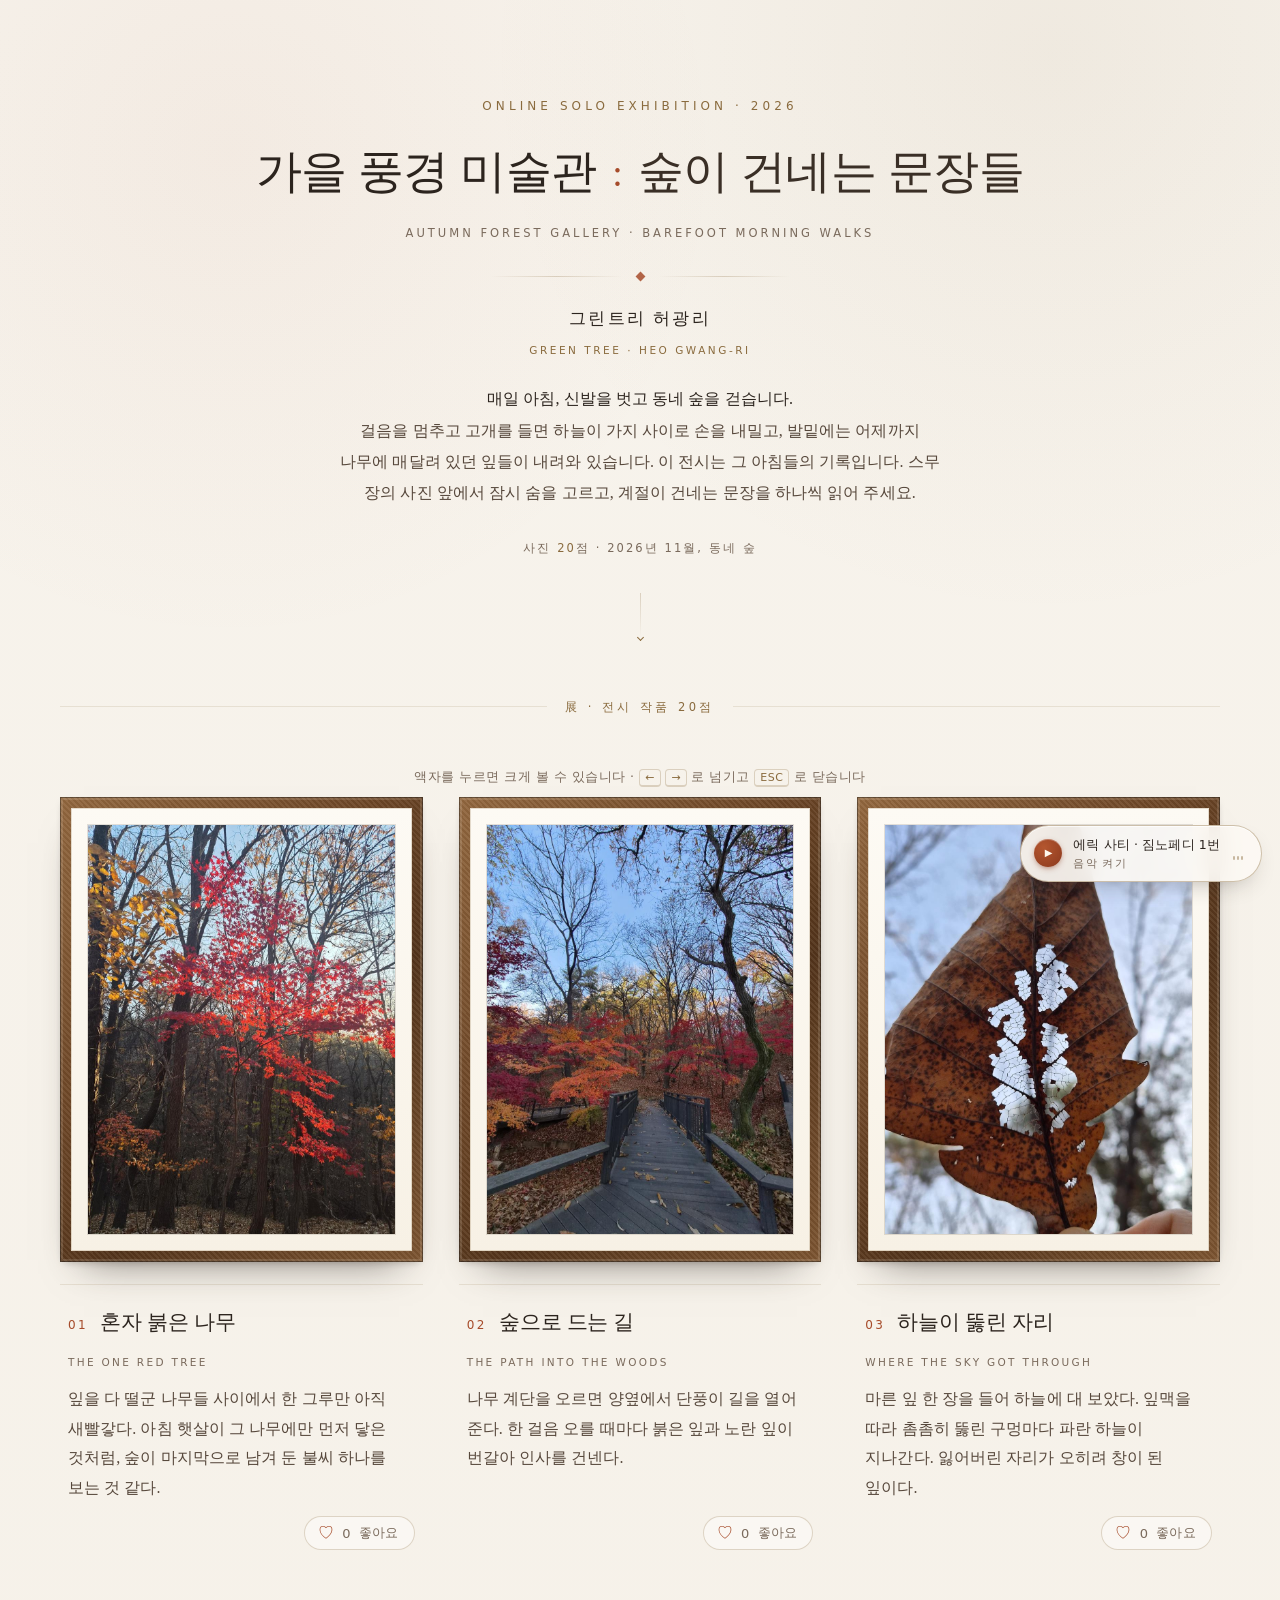
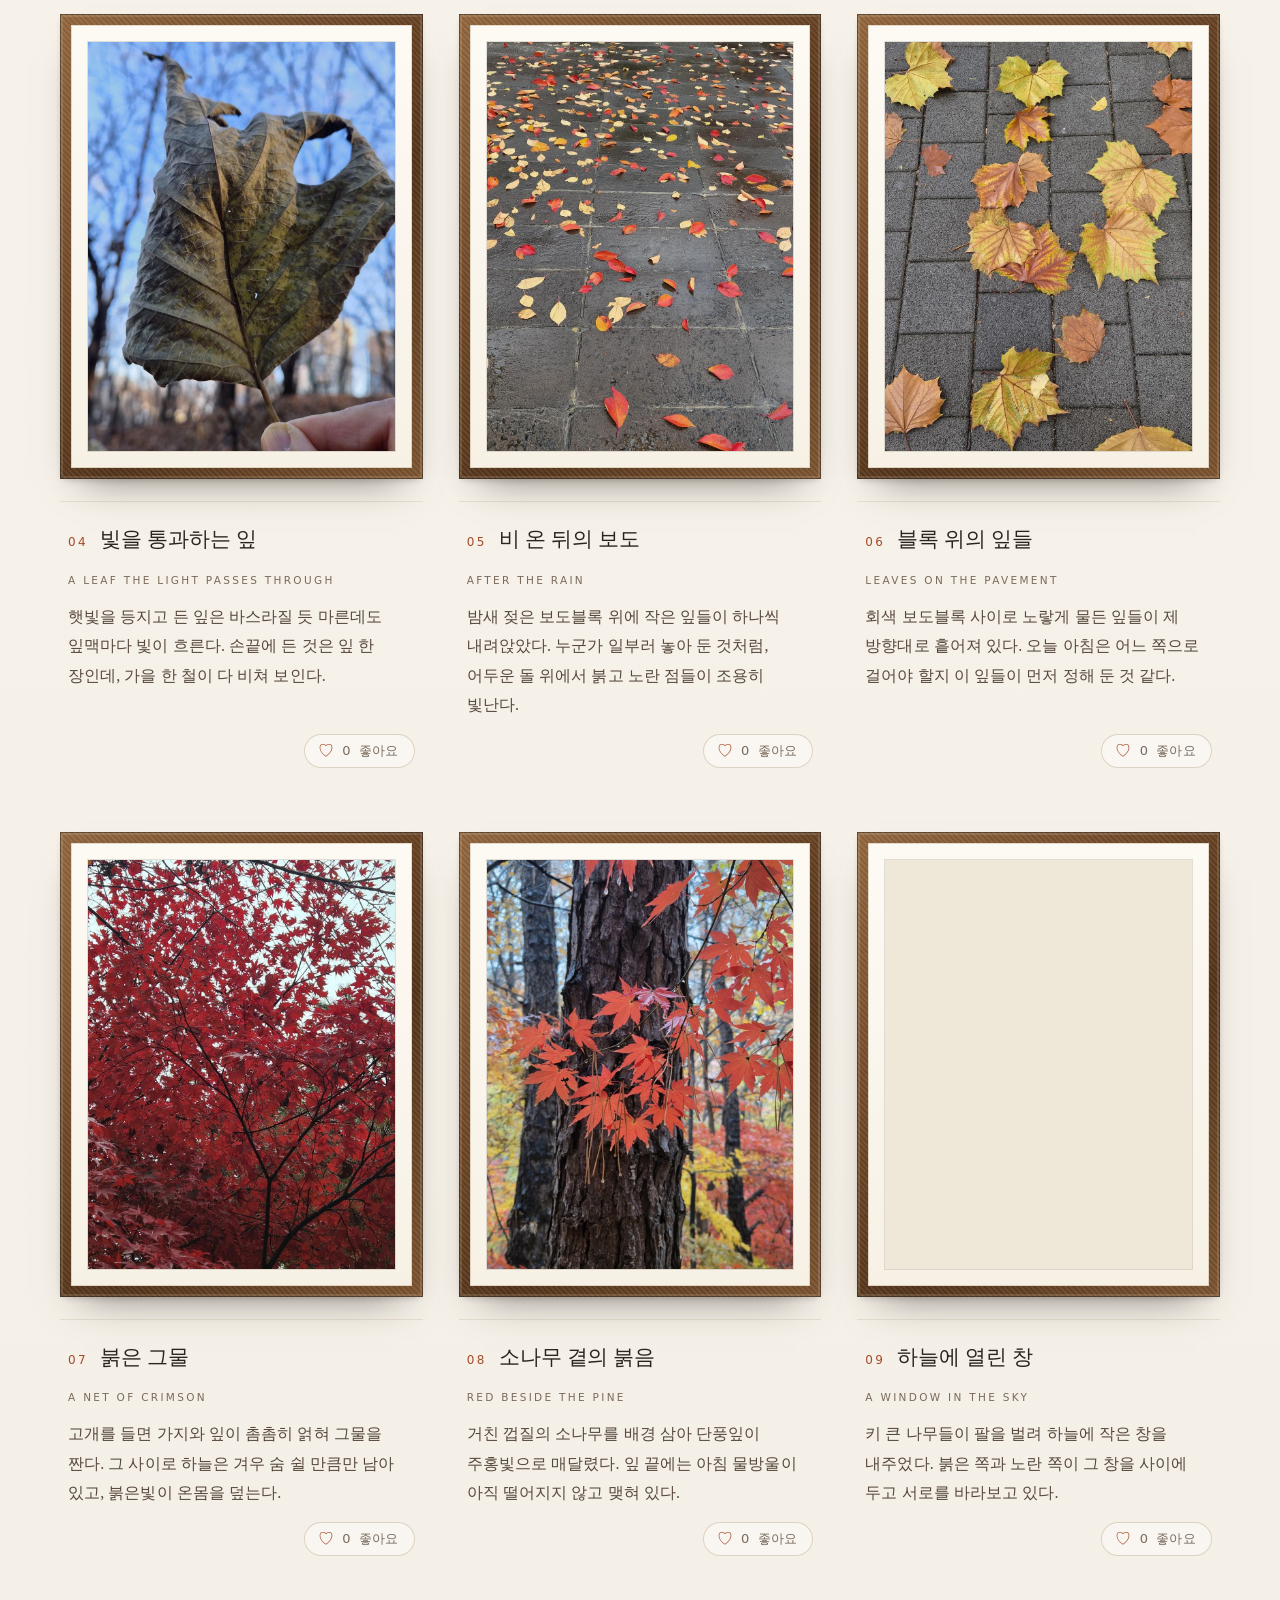
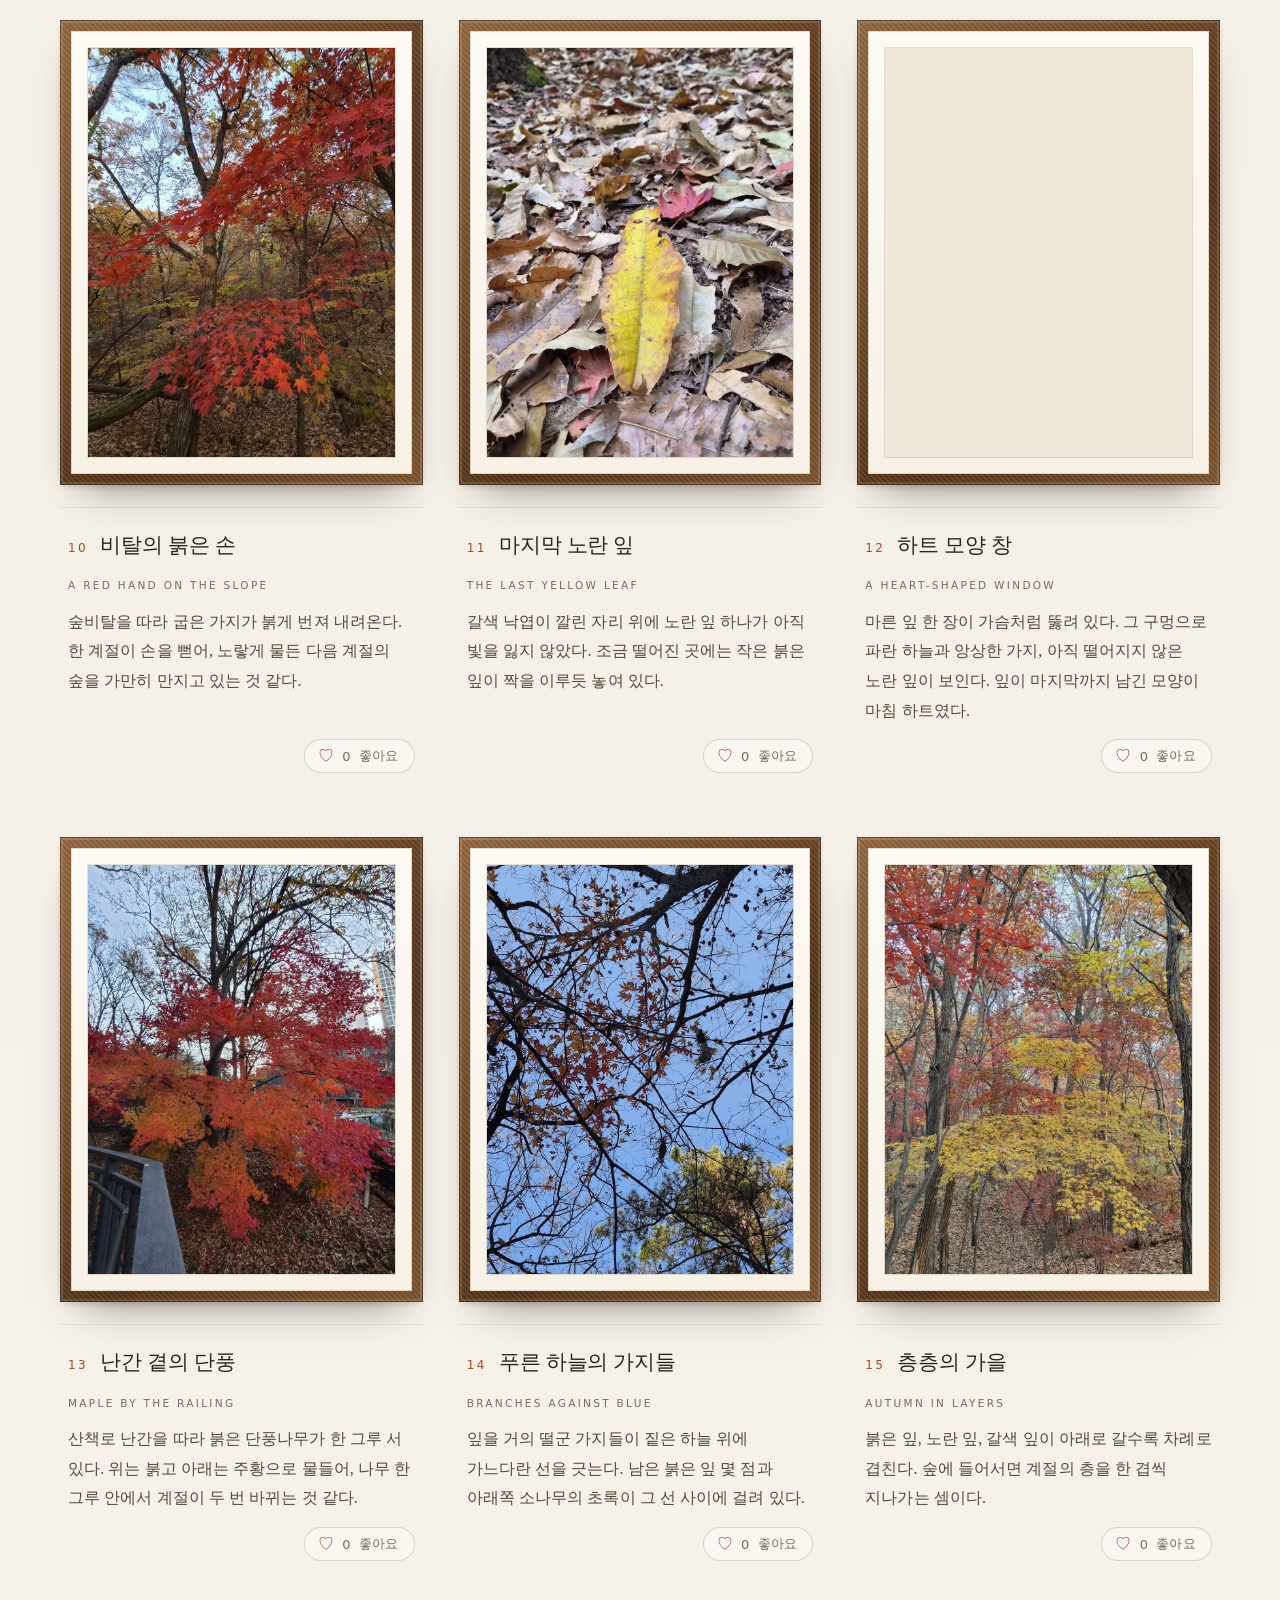
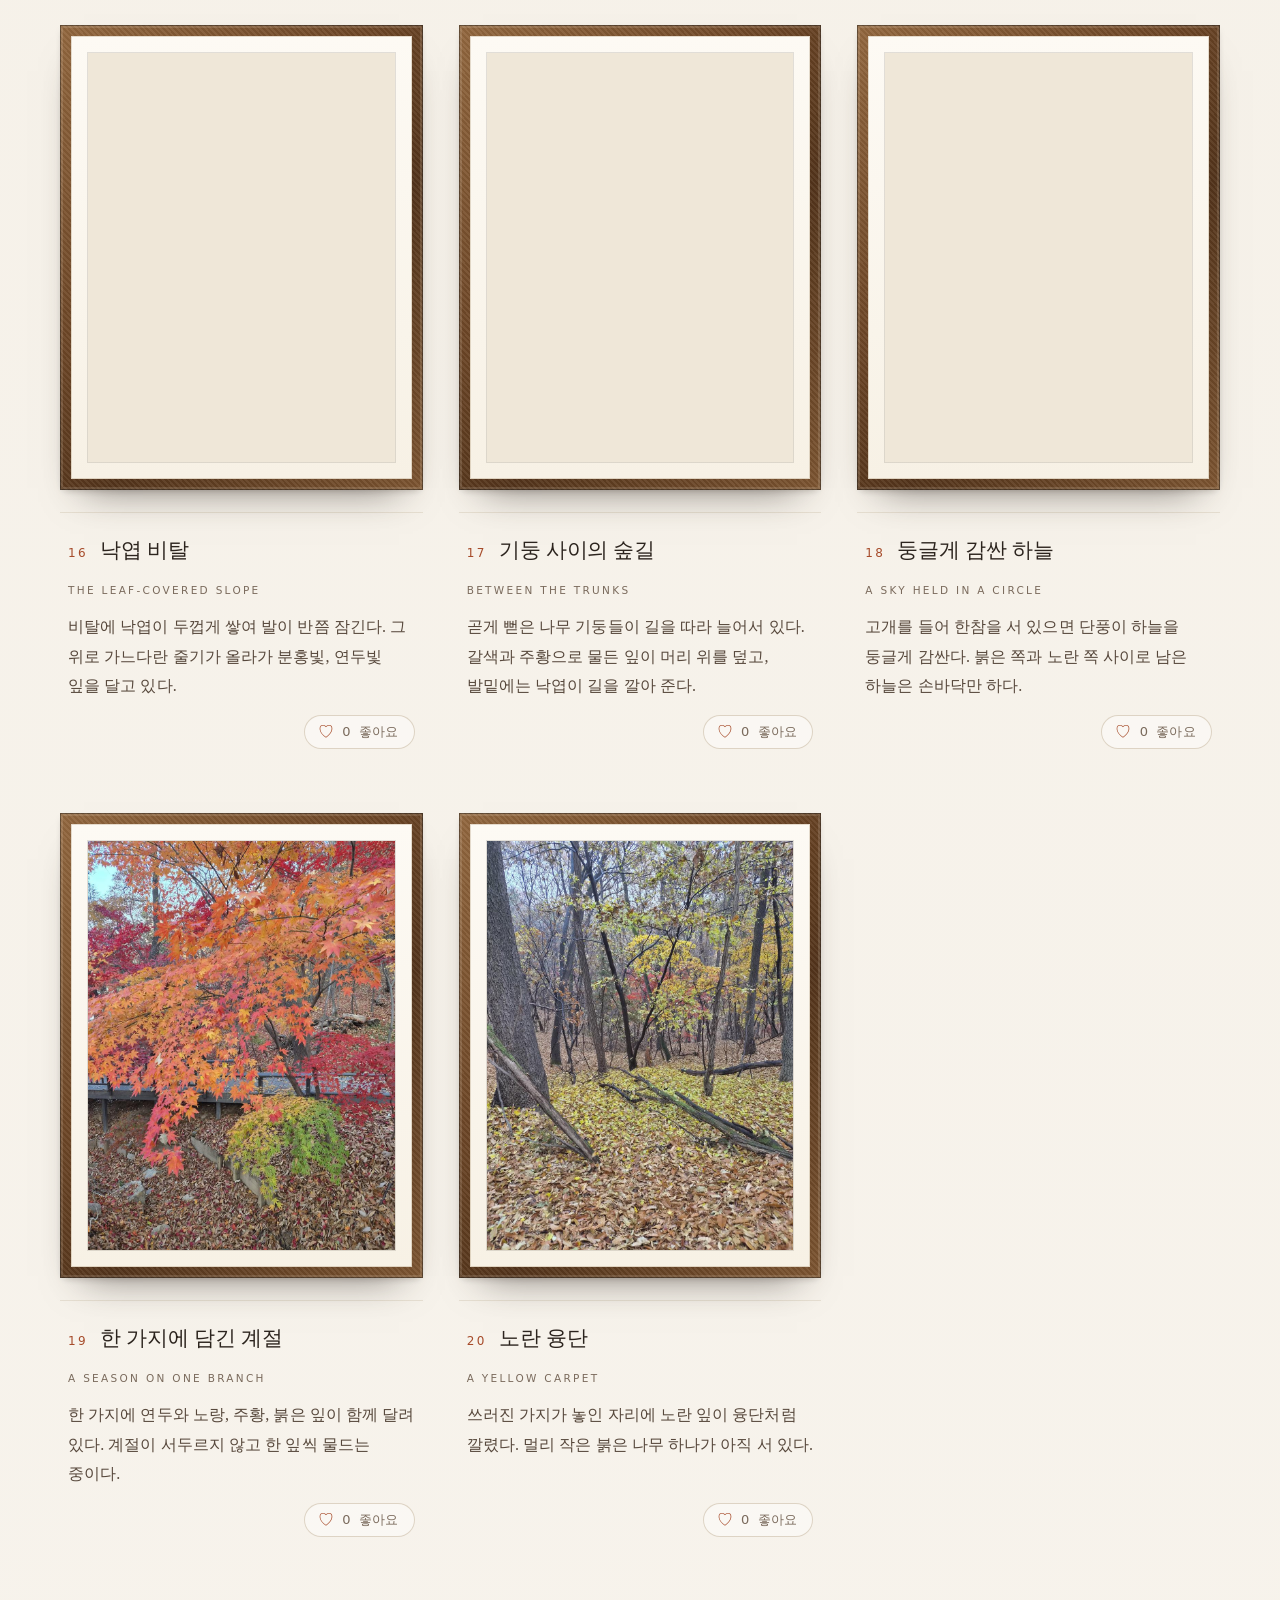
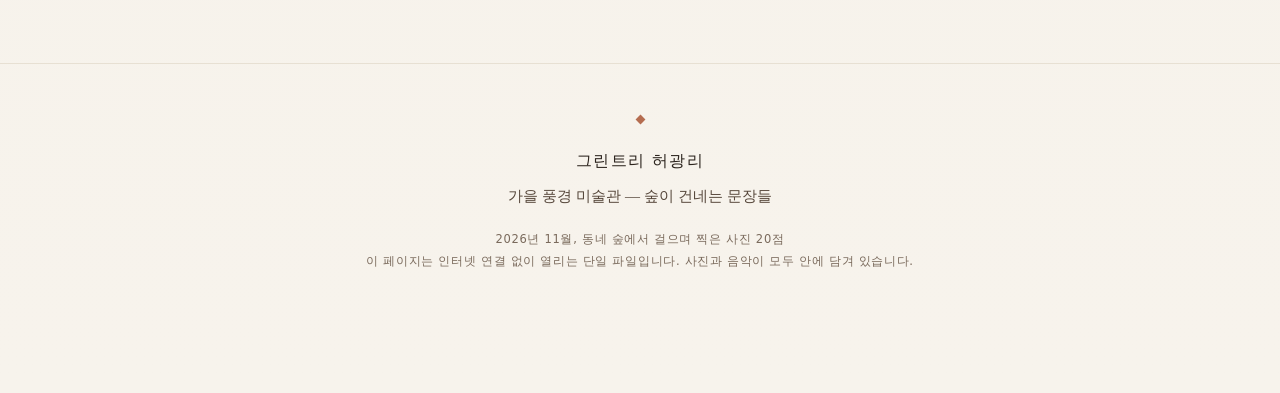
==== index.html @ 7d5eb15d "가을 풍경 미술관 : 숲이 건네는 문장들 — 웹갤러리 배포" ====
<!DOCTYPE html>
<html lang="ko">
<head>
<meta charset="utf-8">
<meta name="viewport" content="width=device-width, initial-scale=1, viewport-fit=cover">
<meta name="theme-color" content="#F7F3EC">
<title>가을 풍경 미술관 : 숲이 건네는 문장들 — 그린트리 허광리</title>
<meta name="description" content="매일 아침 맨발로 숲을 걸으며 담은 가을 사진 20점. 그린트리 허광리의 온라인 개인전.">
<link rel="icon" href="data:,">
<style>
:root{
  --cream:#F7F3EC;
  --cream-2:#FCF9F3;
  --mat:#FBF7EF;
  --ink:#2C241E;
  --ink-soft:#57483C;
  --ink-mute:#7A6A5C;
  --terra:#A64B2A;
  --gold:#8A6B3E;
  --line:rgba(138,107,62,.26);
  --line-soft:rgba(138,107,62,.14);
  --serif:"NanumMyeongjo","Nanum Myeongjo","Nanum MyeongjoOTF","Noto Serif KR","Noto Serif CJK KR","Source Han Serif K","본명조","AppleMyungjo","Batang","바탕",serif;
  --sans:"Apple SD Gothic Neo","Malgun Gothic","맑은 고딕","Noto Sans KR",system-ui,-apple-system,"Segoe UI",sans-serif;
}
*,*::before,*::after{box-sizing:border-box}
html{-webkit-text-size-adjust:100%}
body{
  margin:0;
  color:var(--ink);
  background:
    radial-gradient(1100px 560px at 50% -8%, #FFFCF6 0%, rgba(255,252,246,0) 62%),
    linear-gradient(180deg,#F7F3EC 0%, #F5F0E7 48%, #F7F3EC 100%);
  font-family:var(--serif);
  font-size:16px;
  line-height:1.78;
  letter-spacing:.005em;
  -webkit-font-smoothing:antialiased;
  overflow-x:hidden;
}
body.lock{overflow:hidden}
img{max-width:100%}

/* ---------- hero ---------- */
.hero{
  position:relative;
  padding:clamp(48px,8vw,96px) 22px clamp(34px,4.5vw,54px);
  text-align:center;
  overflow:hidden;
}
.hero::before{
  content:"";
  position:absolute;inset:0;
  background-image:
    radial-gradient(circle at 18% 22%, rgba(166,75,42,.05), transparent 42%),
    radial-gradient(circle at 82% 8%, rgba(138,107,62,.07), transparent 46%);
  pointer-events:none;
}
.hero-in{position:relative;max-width:900px;margin:0 auto}
.eyebrow{
  margin:0 0 22px;
  font-family:var(--sans);
  font-size:12px;
  letter-spacing:.34em;
  color:var(--gold);
  text-transform:uppercase;
}
h1{
  margin:0;
  font-weight:400;
  font-size:clamp(27px,4.4vw,46px);
  line-height:1.42;
  letter-spacing:-.01em;
  word-break:keep-all;
}
h1 .sep{color:var(--terra);font-size:.82em;margin:0 .12em;vertical-align:.04em}
h1 .l2{color:#3A2F26}
.hero-en{
  margin:18px 0 0;
  font-family:var(--sans);
  font-size:11.5px;
  letter-spacing:.26em;
  color:var(--ink-mute);
  line-height:1.9;
}
.orn{
  display:flex;align-items:center;justify-content:center;gap:14px;
  margin:28px auto 24px;max-width:300px;
}
.orn span{display:block;height:1px;flex:1;background:linear-gradient(90deg,transparent,var(--line),transparent)}
.orn i{display:block;width:7px;height:7px;background:var(--terra);transform:rotate(45deg);opacity:.85}
.artist{
  margin:0;
  font-size:17px;
  letter-spacing:.14em;
  color:var(--ink);
}
.artist small{display:block;font-family:var(--sans);font-size:10.5px;letter-spacing:.24em;color:var(--gold);margin-top:7px}
.greeting{
  max-width:600px;
  margin:24px auto 0;
  font-size:16px;
  line-height:1.95;
  color:var(--ink-soft);
  word-break:keep-all;
  text-wrap:balance;
}
.greeting .lead{color:var(--ink)}
.hero-meta{
  margin:30px 0 0;
  font-family:var(--sans);
  font-size:11.5px;
  letter-spacing:.18em;
  color:var(--ink-mute);
}
.hero-meta b{font-weight:500;color:var(--gold)}
.scroll-cue{
  margin:34px auto 0;width:1px;height:44px;
  background:linear-gradient(180deg,var(--line),transparent);
  position:relative;
}
.scroll-cue::after{
  content:"";position:absolute;left:50%;bottom:-3px;width:5px;height:5px;
  margin-left:-2.5px;border-right:1px solid var(--gold);border-bottom:1px solid var(--gold);
  transform:rotate(45deg);
}

/* ---------- gallery ---------- */
.gallery{padding:0 20px 30px}
.wrap{max-width:1160px;margin:0 auto}
.section-head{
  display:flex;align-items:center;gap:18px;
  margin:6px 0 clamp(30px,4vw,48px);
}
.section-head .rule{flex:1;height:1px;background:var(--line-soft)}
.section-head p{
  margin:0;font-family:var(--sans);font-size:11.5px;letter-spacing:.3em;
  color:var(--gold);white-space:nowrap;
}
.grid{
  display:grid;
  grid-template-columns:1fr;
  gap:clamp(40px,5vw,54px);
}

/* ---------- work card ---------- */
.work{
  margin:0;
  min-width:0;
  display:flex;
  flex-direction:column;
  animation:rise .95s cubic-bezier(.2,.7,.25,1) both;
}
.work:nth-child(2){animation-delay:.06s}
.work:nth-child(3){animation-delay:.12s}
.work:nth-child(4){animation-delay:.18s}
.work:nth-child(5){animation-delay:.24s}
.work:nth-child(6){animation-delay:.3s}
.work:nth-child(7){animation-delay:.36s}
.work:nth-child(8){animation-delay:.42s}
.work:nth-child(9){animation-delay:.48s}
.work:nth-child(10){animation-delay:.54s}
.work:nth-child(11){animation-delay:.6s}
@keyframes rise{from{opacity:0;transform:translateY(16px)}to{opacity:1;transform:none}}
@media (prefers-reduced-motion:reduce){.work{animation:none}}
.frame{
  display:block;
  width:100%;
  padding:0;
  border:0;
  background:none;
  cursor:zoom-in;
  font:inherit;
  color:inherit;
  text-align:inherit;
  -webkit-tap-highlight-color:transparent;
}
.wood{
  display:block;
  padding:clamp(8px,1.4vw,11px);
  background:
    repeating-linear-gradient(46deg, rgba(255,255,255,.055) 0 2px, rgba(0,0,0,.05) 2px 4px),
    linear-gradient(135deg,#93683f 0%,#6e4727 38%,#53341b 62%,#7d5531 100%);
  box-shadow:
    0 22px 38px -24px rgba(44,36,30,.62),
    0 3px 8px -4px rgba(44,36,30,.35),
    inset 0 0 0 1px rgba(0,0,0,.38),
    inset 0 0 0 3px rgba(255,247,232,.13);
  transition:box-shadow .5s ease, transform .5s cubic-bezier(.2,.7,.25,1);
}
.frame:hover .wood{
  transform:translateY(-3px);
  box-shadow:
    0 30px 46px -24px rgba(44,36,30,.6),
    0 4px 12px -6px rgba(44,36,30,.3),
    inset 0 0 0 1px rgba(0,0,0,.38),
    inset 0 0 0 3px rgba(255,247,232,.2);
}
.frame:focus-visible{outline:none}
.frame:focus-visible .wood{
  box-shadow:
    0 0 0 3px rgba(166,75,42,.55),
    0 22px 38px -24px rgba(44,36,30,.62);
}
.mat{
  display:block;
  padding:clamp(10px,1.8vw,17px);
  background:linear-gradient(180deg,#FDFAF4 0%,#F7F1E5 100%);
  box-shadow:inset 0 0 0 1px rgba(138,107,62,.22);
}
.mat img{
  display:block;
  width:100%;
  height:auto;
  aspect-ratio:3 / 4;
  object-fit:contain;
  background:#EFE7D8;
  box-shadow:0 0 0 1px rgba(44,36,30,.13);
}
.plaque{
  display:flex;
  flex-direction:column;
  flex:1 1 auto;
  margin-top:clamp(16px,2vw,22px);
  padding:clamp(16px,2vw,22px) clamp(4px,1vw,8px) 0;
  border-top:1px solid var(--line-soft);
}
.plaque-top{display:flex;align-items:baseline;gap:12px;flex-wrap:wrap}
.no{
  font-family:var(--sans);
  font-size:12px;
  letter-spacing:.2em;
  color:var(--terra);
  font-variant-numeric:tabular-nums;
}
.plaque h2{
  margin:0;
  font-weight:400;
  font-size:clamp(19px,2vw,21px);
  letter-spacing:-.005em;
  line-height:1.5;
}
.plaque .en{
  margin:3px 0 0;
  flex-basis:100%;
  font-family:var(--sans);
  font-size:10.5px;
  letter-spacing:.22em;
  color:var(--ink-mute);
  text-transform:uppercase;
}
.note{
  margin:12px 0 0;
  font-size:16px;
  line-height:1.85;
  color:var(--ink-soft);
  word-break:keep-all;
}
.like-row{display:flex;align-items:center;justify-content:flex-end;margin-top:auto;padding-top:14px}
.like{
  display:inline-flex;align-items:center;gap:8px;
  padding:7px 15px 7px 13px;
  border:1px solid var(--line);
  border-radius:999px;
  background:rgba(255,255,255,.42);
  color:var(--ink-mute);
  font-family:var(--sans);
  font-size:13px;
  letter-spacing:.02em;
  cursor:pointer;
  transition:border-color .3s ease, background .3s ease, color .3s ease, transform .18s ease;
  -webkit-tap-highlight-color:transparent;
}
.like:hover{border-color:rgba(166,75,42,.45);color:var(--terra)}
.like:active{transform:scale(.97)}
.like .heart{
  font-family:var(--serif);
  font-size:16px;
  line-height:1;
  color:var(--terra);
  transition:transform .25s cubic-bezier(.2,1.4,.4,1);
  transform-origin:center;
}
.like .cnt{font-variant-numeric:tabular-nums;min-width:1ch;text-align:center}
.like.on{border-color:rgba(166,75,42,.5);background:rgba(166,75,42,.07);color:var(--terra)}
.like.on .heart{transform:scale(1.12)}
.like:focus-visible{outline:2px solid rgba(166,75,42,.5);outline-offset:3px}

.hint{
  margin:0 auto 8px;
  text-align:center;
  font-family:var(--sans);
  font-size:12.5px;
  letter-spacing:.04em;
  color:var(--ink-mute);
  line-height:1.9;
}
.m-only{display:none}
.hint kbd{
  font-family:var(--sans);
  font-size:11px;
  border:1px solid var(--line);
  border-bottom-width:2px;
  border-radius:4px;
  padding:1px 5px;
  color:var(--gold);
}

/* ---------- footer ---------- */
.foot{
  margin-top:clamp(56px,8vw,96px);
  padding:clamp(34px,5vw,52px) 22px clamp(96px,12vw,120px);
  border-top:1px solid var(--line-soft);
  text-align:center;
}
.foot .mark{width:7px;height:7px;background:var(--terra);transform:rotate(45deg);margin:0 auto 22px;opacity:.8}
.foot p{margin:0;font-size:15px;color:var(--ink-soft);line-height:1.95;word-break:keep-all}
.foot .name{font-size:16px;letter-spacing:.1em;color:var(--ink);margin-bottom:6px}
.foot .fine{margin-top:18px;font-family:var(--sans);font-size:11.5px;letter-spacing:.06em;color:var(--ink-mute);line-height:1.9}

/* ---------- bgm ---------- */
.bgm{position:fixed;right:18px;bottom:18px;z-index:60;max-width:calc(100vw - 36px)}
.bgm audio{display:none}
.bgm-btn{
  display:flex;align-items:center;gap:11px;
  width:auto;max-width:100%;
  padding:10px 16px 10px 12px;
  border:1px solid rgba(138,107,62,.4);
  border-radius:999px;
  background:rgba(252,249,243,.92);
  -webkit-backdrop-filter:blur(10px) saturate(1.1);
  backdrop-filter:blur(10px) saturate(1.1);
  box-shadow:0 10px 26px -14px rgba(44,36,30,.45), 0 1px 0 rgba(255,255,255,.7) inset;
  color:var(--ink);
  font-family:var(--sans);
  cursor:pointer;
  transition:background .3s ease, border-color .3s ease, box-shadow .3s ease, transform .2s ease;
  -webkit-tap-highlight-color:transparent;
}
.bgm-btn:hover{border-color:rgba(166,75,42,.55);box-shadow:0 14px 30px -14px rgba(44,36,30,.5)}
.bgm-btn:active{transform:scale(.985)}
.bgm-btn:focus-visible{outline:2px solid rgba(166,75,42,.55);outline-offset:3px}
.bgm-icon{
  display:grid;place-items:center;
  width:28px;height:28px;flex:0 0 28px;
  border-radius:50%;
  background:radial-gradient(circle at 35% 30%,#B4562F,#8C3A1E);
  color:#FDF7EC;
  font-size:10px;
  letter-spacing:.5px;
  line-height:1;
  padding-left:1px;
  box-shadow:0 2px 6px -2px rgba(140,58,30,.8), inset 0 1px 0 rgba(255,255,255,.28);
}
.bgm-text{display:flex;flex-direction:column;align-items:flex-start;line-height:1.35;min-width:0}
.bgm-text b{font-weight:500;font-size:12.5px;letter-spacing:.01em;white-space:nowrap;overflow:hidden;text-overflow:ellipsis;max-width:100%}
.bgm-text i{font-style:normal;font-size:10.5px;letter-spacing:.12em;color:var(--ink-mute);margin-top:2px}
.bgm.playing .bgm-text i{color:var(--terra)}
.bgm-eq{display:flex;align-items:flex-end;gap:2px;height:14px;margin-left:2px;opacity:.45}
.bgm-eq i{display:block;width:2px;height:4px;background:var(--gold);border-radius:1px}
.bgm.playing .bgm-eq{opacity:1}
.bgm.playing .bgm-eq i{animation:eq 1.1s ease-in-out infinite}
.bgm.playing .bgm-eq i:nth-child(2){animation-delay:.18s}
.bgm.playing .bgm-eq i:nth-child(3){animation-delay:.36s}
@keyframes eq{0%,100%{height:4px}50%{height:13px}}
@media (prefers-reduced-motion:reduce){.bgm.playing .bgm-eq i{animation:none;height:9px}}

/* ---------- lightbox ---------- */
.lb{
  position:fixed;inset:0;z-index:100;
  display:grid;
  grid-template-rows:1fr auto;
  background:#191410;
  color:#F3ECE0;
  opacity:0;
  transition:opacity .32s ease;
}
.lb[hidden]{display:none}
.lb.open{opacity:1}
.lb-back{position:absolute;inset:0;border:0;padding:0;background:none;cursor:zoom-out}
.lb-top{
  position:absolute;top:0;left:0;right:0;z-index:3;
  display:flex;align-items:center;justify-content:space-between;
  padding:14px 16px;
  pointer-events:none;
}
.lb-top .lb-count{
  font-family:var(--sans);font-size:11.5px;letter-spacing:.24em;color:rgba(243,236,224,.6);
  font-variant-numeric:tabular-nums;
}
.lb-close{
  pointer-events:auto;
  width:42px;height:42px;
  border:1px solid rgba(243,236,224,.28);
  border-radius:50%;
  background:rgba(255,255,255,.04);
  color:#F3ECE0;
  font-family:var(--serif);
  font-size:22px;line-height:1;
  cursor:pointer;
  transition:background .25s ease,border-color .25s ease;
}
.lb-close:hover{background:rgba(255,255,255,.12);border-color:rgba(243,236,224,.5)}
.lb-stage{
  position:relative;
  display:flex;align-items:center;justify-content:center;
  padding:56px 16px 8px;
  min-height:0;
  z-index:1;
}
.lb-fig{
  margin:0;
  display:flex;align-items:center;justify-content:center;
  width:100%;height:100%;
  min-height:0;
}
.lb-fig img{
  display:block;
  max-width:100%;
  max-height:70vh;
  width:auto;height:auto;
  object-fit:contain;
  background:#0F0C09;
  box-shadow:0 30px 70px -30px #000, 0 0 0 1px rgba(243,236,224,.14);
}
.lb-nav{
  position:absolute;top:50%;transform:translateY(-50%);
  width:46px;height:46px;
  display:grid;place-items:center;
  border:1px solid rgba(243,236,224,.24);
  border-radius:50%;
  background:rgba(24,19,14,.55);
  color:#F3ECE0;
  font-family:var(--serif);
  font-size:26px;line-height:1;
  padding-bottom:4px;
  cursor:pointer;
  z-index:2;
  transition:background .25s ease,border-color .25s ease;
  -webkit-tap-highlight-color:transparent;
}
.lb-nav:hover{background:rgba(166,75,42,.75);border-color:rgba(166,75,42,.9)}
.lb-prev{left:8px}
.lb-next{right:8px}
.lb-cap{
  position:relative;z-index:2;
  padding:16px clamp(18px,4vw,28px) calc(22px + env(safe-area-inset-bottom));
  border-top:1px solid rgba(243,236,224,.14);
  background:#191410;
  max-height:34vh;
  overflow-y:auto;
}
.lb-cap-in{max-width:720px;margin:0 auto}
.lb-cap .row{display:flex;align-items:baseline;gap:12px;flex-wrap:wrap}
.lb-cap .no{color:#D98A65}
.lb-cap h2{margin:0;font-weight:400;font-size:21px;line-height:1.45;color:#F6EFE3}
.lb-cap .en{
  margin:3px 0 0;flex-basis:100%;
  font-family:var(--sans);font-size:10px;letter-spacing:.22em;
  color:rgba(243,236,224,.52);text-transform:uppercase;
}
.lb-cap .note{margin:10px 0 0;font-size:15px;line-height:1.8;color:rgba(243,236,224,.8)}
.lb-cap .like-row{margin-top:12px;justify-content:flex-start}
.lb-cap .like{
  border-color:rgba(243,236,224,.24);
  background:rgba(255,255,255,.05);
  color:rgba(243,236,224,.78);
}
.lb-cap .like:hover{border-color:rgba(217,138,101,.6);color:#E7A785}
.lb-cap .like.on{border-color:rgba(217,138,101,.6);background:rgba(166,75,42,.22);color:#E7A785}
.lb-cap .like .heart{color:#D98A65}

@media (max-width:719px){
  .d-only{display:none}
  .m-only{display:inline}
  .lb-stage{padding:52px 12px 6px}
  .lb-fig img{max-height:62vh}
  .lb-cap{max-height:36vh;padding-left:18px;padding-right:18px}
  .lb-nav{width:40px;height:40px;font-size:22px}
  .lb-prev{left:4px}
  .lb-next{right:4px}
  .lb-cap h2{font-size:19px}
}

@media (min-width:720px){
  .gallery{padding:0 28px 30px}
  .grid{grid-template-columns:repeat(2,minmax(0,1fr));gap:clamp(44px,5vw,60px) clamp(28px,3.4vw,40px)}
  .lb-prev{left:22px}
  .lb-next{right:22px}
}
@media (min-width:1080px){
  .gallery{padding:0 24px 30px}
  .wrap{max-width:1160px}
  .grid{grid-template-columns:repeat(3,minmax(0,1fr));gap:64px 36px}
  .bgm-btn{padding:11px 18px 11px 13px}
}
@media (max-width:520px){
  h1 .l2{display:block;margin-top:.08em}
}
@media (max-width:400px){
  .bgm{right:12px;bottom:12px}
  .bgm-btn{padding:8px 12px 8px 9px;gap:8px}
  .bgm-icon{width:24px;height:24px;flex-basis:24px;font-size:9px}
  .bgm-text b{font-size:11.5px}
  .bgm-text i{font-size:9.5px;letter-spacing:.08em}
  .bgm-eq{display:none}
  .note{font-size:16px}
  .like-row{justify-content:flex-start}
}
</style>
</head>
<body>

<header class="hero">
  <div class="hero-in">
    <p class="eyebrow">Online Solo Exhibition · 2026</p>
    <h1>가을 풍경 미술관 <span class="sep">:</span> <span class="l2">숲이 건네는 문장들</span></h1>
    <p class="hero-en">AUTUMN FOREST GALLERY · BAREFOOT MORNING WALKS</p>
    <div class="orn" aria-hidden="true"><span></span><i></i><span></span></div>
    <p class="artist">그린트리 허광리<small>GREEN TREE · HEO GWANG-RI</small></p>
    <p class="greeting">
      <span class="lead">매일 아침, 신발을 벗고 동네 숲을 걷습니다.</span><br>
      걸음을 멈추고 고개를 들면 하늘이 가지 사이로 손을 내밀고, 발밑에는 어제까지 나무에 매달려 있던 잎들이 내려와 있습니다.
      이 전시는 그 아침들의 기록입니다. 스무 장의 사진 앞에서 잠시 숨을 고르고, 계절이 건네는 문장을 하나씩 읽어 주세요.
    </p>
    <p class="hero-meta">사진 <b>20</b>점 · 2026년 11월, 동네 숲</p>
    <div class="scroll-cue" aria-hidden="true"></div>
  </div>
</header>

<main class="gallery">
  <div class="wrap">
    <div class="section-head"><span class="rule"></span><p>展 · 전시 작품 20점</p><span class="rule"></span></div>
    <p class="hint"><span class="d-only">액자를 누르면 크게 볼 수 있습니다 · <kbd>←</kbd> <kbd>→</kbd> 로 넘기고 <kbd>ESC</kbd> 로 닫습니다</span><span class="m-only">액자를 누르면 크게 볼 수 있습니다 · 좌우로 넘겨 보세요</span></p>
    <div class="grid" id="grid">
      <article class="work" id="w01">
        <button class="frame" type="button" data-i="0" aria-label="01 혼자 붉은 나무 — 크게 보기">
          <span class="wood"><span class="mat"><img loading="lazy" src="images/w01.jpg" alt="잎이 진 나무들 사이에서 한 그루 붉은 단풍나무가 파란 하늘을 배경으로 빛난다" width="900" height="1200" decoding="async"></span></span>
        </button>
        <div class="plaque">
          <div class="plaque-top">
            <span class="no">01</span>
            <h2>혼자 붉은 나무</h2>
            <p class="en">The One Red Tree</p>
          </div>
          <p class="note">잎을 다 떨군 나무들 사이에서 한 그루만 아직 새빨갛다. 아침 햇살이 그 나무에만 먼저 닿은 것처럼, 숲이 마지막으로 남겨 둔 불씨 하나를 보는 것 같다.</p>
          <div class="like-row">
            <button class="like" type="button" data-like="0" aria-pressed="false" aria-label="01 혼자 붉은 나무 좋아요">
              <span class="heart" aria-hidden="true">♡</span><span class="cnt">0</span><span class="lbl">좋아요</span>
            </button>
          </div>
        </div>
      </article>
      <article class="work" id="w02">
        <button class="frame" type="button" data-i="1" aria-label="02 숲으로 드는 길 — 크게 보기">
          <span class="wood"><span class="mat"><img loading="lazy" src="images/w02.jpg" alt="붉은 단풍이 늘어선 숲으로 오르는 나무 계단 산책로" width="900" height="1200" decoding="async"></span></span>
        </button>
        <div class="plaque">
          <div class="plaque-top">
            <span class="no">02</span>
            <h2>숲으로 드는 길</h2>
            <p class="en">The Path into the Woods</p>
          </div>
          <p class="note">나무 계단을 오르면 양옆에서 단풍이 길을 열어 준다. 한 걸음 오를 때마다 붉은 잎과 노란 잎이 번갈아 인사를 건넨다.</p>
          <div class="like-row">
            <button class="like" type="button" data-like="1" aria-pressed="false" aria-label="02 숲으로 드는 길 좋아요">
              <span class="heart" aria-hidden="true">♡</span><span class="cnt">0</span><span class="lbl">좋아요</span>
            </button>
          </div>
        </div>
      </article>
      <article class="work" id="w03">
        <button class="frame" type="button" data-i="2" aria-label="03 하늘이 뚫린 자리 — 크게 보기">
          <span class="wood"><span class="mat"><img loading="lazy" src="images/w03.jpg" alt="하늘에 들어 올린 마른 갈색 잎, 잎맥을 따라 뚫린 구멍으로 파란 하늘이 보인다" width="900" height="1200" decoding="async"></span></span>
        </button>
        <div class="plaque">
          <div class="plaque-top">
            <span class="no">03</span>
            <h2>하늘이 뚫린 자리</h2>
            <p class="en">Where the Sky Got Through</p>
          </div>
          <p class="note">마른 잎 한 장을 들어 하늘에 대 보았다. 잎맥을 따라 촘촘히 뚫린 구멍마다 파란 하늘이 지나간다. 잃어버린 자리가 오히려 창이 된 잎이다.</p>
          <div class="like-row">
            <button class="like" type="button" data-like="2" aria-pressed="false" aria-label="03 하늘이 뚫린 자리 좋아요">
              <span class="heart" aria-hidden="true">♡</span><span class="cnt">0</span><span class="lbl">좋아요</span>
            </button>
          </div>
        </div>
      </article>
      <article class="work" id="w04">
        <button class="frame" type="button" data-i="3" aria-label="04 빛을 통과하는 잎 — 크게 보기">
          <span class="wood"><span class="mat"><img loading="lazy" src="images/w04.jpg" alt="손에 든 마른 잎, 역광을 받아 잎맥이 드러나고 한쪽이 뚫려 있다" width="900" height="1200" decoding="async"></span></span>
        </button>
        <div class="plaque">
          <div class="plaque-top">
            <span class="no">04</span>
            <h2>빛을 통과하는 잎</h2>
            <p class="en">A Leaf the Light Passes Through</p>
          </div>
          <p class="note">햇빛을 등지고 든 잎은 바스라질 듯 마른데도 잎맥마다 빛이 흐른다. 손끝에 든 것은 잎 한 장인데, 가을 한 철이 다 비쳐 보인다.</p>
          <div class="like-row">
            <button class="like" type="button" data-like="3" aria-pressed="false" aria-label="04 빛을 통과하는 잎 좋아요">
              <span class="heart" aria-hidden="true">♡</span><span class="cnt">0</span><span class="lbl">좋아요</span>
            </button>
          </div>
        </div>
      </article>
      <article class="work" id="w05">
        <button class="frame" type="button" data-i="4" aria-label="05 비 온 뒤의 보도 — 크게 보기">
          <span class="wood"><span class="mat"><img loading="lazy" src="images/w05.jpg" alt="비에 젖은 어두운 보도블록 위로 작은 붉은 잎과 노란 잎들이 흩어져 있다" width="900" height="1200" decoding="async"></span></span>
        </button>
        <div class="plaque">
          <div class="plaque-top">
            <span class="no">05</span>
            <h2>비 온 뒤의 보도</h2>
            <p class="en">After the Rain</p>
          </div>
          <p class="note">밤새 젖은 보도블록 위에 작은 잎들이 하나씩 내려앉았다. 누군가 일부러 놓아 둔 것처럼, 어두운 돌 위에서 붉고 노란 점들이 조용히 빛난다.</p>
          <div class="like-row">
            <button class="like" type="button" data-like="4" aria-pressed="false" aria-label="05 비 온 뒤의 보도 좋아요">
              <span class="heart" aria-hidden="true">♡</span><span class="cnt">0</span><span class="lbl">좋아요</span>
            </button>
          </div>
        </div>
      </article>
      <article class="work" id="w06">
        <button class="frame" type="button" data-i="5" aria-label="06 블록 위의 잎들 — 크게 보기">
          <span class="wood"><span class="mat"><img loading="lazy" src="images/w06.jpg" alt="회색 보도블록 위에 노랗고 갈색으로 물든 큰 잎들이 흩어져 있다" width="900" height="1200" decoding="async"></span></span>
        </button>
        <div class="plaque">
          <div class="plaque-top">
            <span class="no">06</span>
            <h2>블록 위의 잎들</h2>
            <p class="en">Leaves on the Pavement</p>
          </div>
          <p class="note">회색 보도블록 사이로 노랗게 물든 잎들이 제 방향대로 흩어져 있다. 오늘 아침은 어느 쪽으로 걸어야 할지 이 잎들이 먼저 정해 둔 것 같다.</p>
          <div class="like-row">
            <button class="like" type="button" data-like="5" aria-pressed="false" aria-label="06 블록 위의 잎들 좋아요">
              <span class="heart" aria-hidden="true">♡</span><span class="cnt">0</span><span class="lbl">좋아요</span>
            </button>
          </div>
        </div>
      </article>
      <article class="work" id="w07">
        <button class="frame" type="button" data-i="6" aria-label="07 붉은 그물 — 크게 보기">
          <span class="wood"><span class="mat"><img loading="lazy" src="images/w07.jpg" alt="올려다본 짙은 붉은 단풍나무 수관, 검은 가지가 그물처럼 얽혀 있다" width="900" height="1200" decoding="async"></span></span>
        </button>
        <div class="plaque">
          <div class="plaque-top">
            <span class="no">07</span>
            <h2>붉은 그물</h2>
            <p class="en">A Net of Crimson</p>
          </div>
          <p class="note">고개를 들면 가지와 잎이 촘촘히 얽혀 그물을 짠다. 그 사이로 하늘은 겨우 숨 쉴 만큼만 남아 있고, 붉은빛이 온몸을 덮는다.</p>
          <div class="like-row">
            <button class="like" type="button" data-like="6" aria-pressed="false" aria-label="07 붉은 그물 좋아요">
              <span class="heart" aria-hidden="true">♡</span><span class="cnt">0</span><span class="lbl">좋아요</span>
            </button>
          </div>
        </div>
      </article>
      <article class="work" id="w08">
        <button class="frame" type="button" data-i="7" aria-label="08 소나무 곁의 붉음 — 크게 보기">
          <span class="wood"><span class="mat"><img loading="lazy" src="images/w08.jpg" alt="거친 소나무 줄기 앞으로 주홍빛 단풍잎이 매달려 있고 잎에 물방울이 맺혀 있다" width="900" height="1200" decoding="async"></span></span>
        </button>
        <div class="plaque">
          <div class="plaque-top">
            <span class="no">08</span>
            <h2>소나무 곁의 붉음</h2>
            <p class="en">Red Beside the Pine</p>
          </div>
          <p class="note">거친 껍질의 소나무를 배경 삼아 단풍잎이 주홍빛으로 매달렸다. 잎 끝에는 아침 물방울이 아직 떨어지지 않고 맺혀 있다.</p>
          <div class="like-row">
            <button class="like" type="button" data-like="7" aria-pressed="false" aria-label="08 소나무 곁의 붉음 좋아요">
              <span class="heart" aria-hidden="true">♡</span><span class="cnt">0</span><span class="lbl">좋아요</span>
            </button>
          </div>
        </div>
      </article>
      <article class="work" id="w09">
        <button class="frame" type="button" data-i="8" aria-label="09 하늘에 열린 창 — 크게 보기">
          <span class="wood"><span class="mat"><img loading="lazy" src="images/w09.jpg" alt="위로 올려다본 숲, 왼쪽은 붉은 수관 오른쪽은 노란 수관이고 사이로 하늘이 보인다" width="900" height="1200" decoding="async"></span></span>
        </button>
        <div class="plaque">
          <div class="plaque-top">
            <span class="no">09</span>
            <h2>하늘에 열린 창</h2>
            <p class="en">A Window in the Sky</p>
          </div>
          <p class="note">키 큰 나무들이 팔을 벌려 하늘에 작은 창을 내주었다. 붉은 쪽과 노란 쪽이 그 창을 사이에 두고 서로를 바라보고 있다.</p>
          <div class="like-row">
            <button class="like" type="button" data-like="8" aria-pressed="false" aria-label="09 하늘에 열린 창 좋아요">
              <span class="heart" aria-hidden="true">♡</span><span class="cnt">0</span><span class="lbl">좋아요</span>
            </button>
          </div>
        </div>
      </article>
      <article class="work" id="w10">
        <button class="frame" type="button" data-i="9" aria-label="10 비탈의 붉은 손 — 크게 보기">
          <span class="wood"><span class="mat"><img loading="lazy" src="images/w10.jpg" alt="붉은 단풍 가지가 노란 숲 비탈 위로 길게 뻗어 내려온 풍경" width="900" height="1200" decoding="async"></span></span>
        </button>
        <div class="plaque">
          <div class="plaque-top">
            <span class="no">10</span>
            <h2>비탈의 붉은 손</h2>
            <p class="en">A Red Hand on the Slope</p>
          </div>
          <p class="note">숲비탈을 따라 굽은 가지가 붉게 번져 내려온다. 한 계절이 손을 뻗어, 노랗게 물든 다음 계절의 숲을 가만히 만지고 있는 것 같다.</p>
          <div class="like-row">
            <button class="like" type="button" data-like="9" aria-pressed="false" aria-label="10 비탈의 붉은 손 좋아요">
              <span class="heart" aria-hidden="true">♡</span><span class="cnt">0</span><span class="lbl">좋아요</span>
            </button>
          </div>
        </div>
      </article>
      <article class="work" id="w11">
        <button class="frame" type="button" data-i="10" aria-label="11 마지막 노란 잎 — 크게 보기">
          <span class="wood"><span class="mat"><img loading="lazy" src="images/w11.jpg" alt="갈색 낙엽이 깔린 땅 위에 노란 잎 하나가 놓여 있고 옆에 작은 붉은 잎이 있다" width="900" height="1200" decoding="async"></span></span>
        </button>
        <div class="plaque">
          <div class="plaque-top">
            <span class="no">11</span>
            <h2>마지막 노란 잎</h2>
            <p class="en">The Last Yellow Leaf</p>
          </div>
          <p class="note">갈색 낙엽이 깔린 자리 위에 노란 잎 하나가 아직 빛을 잃지 않았다. 조금 떨어진 곳에는 작은 붉은 잎이 짝을 이루듯 놓여 있다.</p>
          <div class="like-row">
            <button class="like" type="button" data-like="10" aria-pressed="false" aria-label="11 마지막 노란 잎 좋아요">
              <span class="heart" aria-hidden="true">♡</span><span class="cnt">0</span><span class="lbl">좋아요</span>
            </button>
          </div>
        </div>
      </article>
      <article class="work" id="w12">
        <button class="frame" type="button" data-i="11" aria-label="12 하트 모양 창 — 크게 보기">
          <span class="wood"><span class="mat"><img loading="lazy" src="images/w12.jpg" alt="하트 모양으로 뚫린 마른 잎 너머로 파란 하늘과 앙상한 가지, 노란 잎이 보인다" width="900" height="1200" decoding="async"></span></span>
        </button>
        <div class="plaque">
          <div class="plaque-top">
            <span class="no">12</span>
            <h2>하트 모양 창</h2>
            <p class="en">A Heart-Shaped Window</p>
          </div>
          <p class="note">마른 잎 한 장이 가슴처럼 뚫려 있다. 그 구멍으로 파란 하늘과 앙상한 가지, 아직 떨어지지 않은 노란 잎이 보인다. 잎이 마지막까지 남긴 모양이 마침 하트였다.</p>
          <div class="like-row">
            <button class="like" type="button" data-like="11" aria-pressed="false" aria-label="12 하트 모양 창 좋아요">
              <span class="heart" aria-hidden="true">♡</span><span class="cnt">0</span><span class="lbl">좋아요</span>
            </button>
          </div>
        </div>
      </article>
      <article class="work" id="w13">
        <button class="frame" type="button" data-i="12" aria-label="13 난간 곁의 단풍 — 크게 보기">
          <span class="wood"><span class="mat"><img loading="lazy" src="images/w13.jpg" alt="나무 난간 옆에서 위는 붉고 아래는 주황으로 물든 단풍나무가 빛나고 있다" width="900" height="1200" decoding="async"></span></span>
        </button>
        <div class="plaque">
          <div class="plaque-top">
            <span class="no">13</span>
            <h2>난간 곁의 단풍</h2>
            <p class="en">Maple by the Railing</p>
          </div>
          <p class="note">산책로 난간을 따라 붉은 단풍나무가 한 그루 서 있다. 위는 붉고 아래는 주황으로 물들어, 나무 한 그루 안에서 계절이 두 번 바뀌는 것 같다.</p>
          <div class="like-row">
            <button class="like" type="button" data-like="12" aria-pressed="false" aria-label="13 난간 곁의 단풍 좋아요">
              <span class="heart" aria-hidden="true">♡</span><span class="cnt">0</span><span class="lbl">좋아요</span>
            </button>
          </div>
        </div>
      </article>
      <article class="work" id="w14">
        <button class="frame" type="button" data-i="13" aria-label="14 푸른 하늘의 가지들 — 크게 보기">
          <span class="wood"><span class="mat"><img loading="lazy" src="images/w14.jpg" alt="짙은 파란 하늘을 배경으로 앙상한 가지들이 뻗어 있고 붉은 잎과 소나무 초록이 섞여 있다" width="900" height="1200" decoding="async"></span></span>
        </button>
        <div class="plaque">
          <div class="plaque-top">
            <span class="no">14</span>
            <h2>푸른 하늘의 가지들</h2>
            <p class="en">Branches Against Blue</p>
          </div>
          <p class="note">잎을 거의 떨군 가지들이 짙은 하늘 위에 가느다란 선을 긋는다. 남은 붉은 잎 몇 점과 아래쪽 소나무의 초록이 그 선 사이에 걸려 있다.</p>
          <div class="like-row">
            <button class="like" type="button" data-like="13" aria-pressed="false" aria-label="14 푸른 하늘의 가지들 좋아요">
              <span class="heart" aria-hidden="true">♡</span><span class="cnt">0</span><span class="lbl">좋아요</span>
            </button>
          </div>
        </div>
      </article>
      <article class="work" id="w15">
        <button class="frame" type="button" data-i="14" aria-label="15 층층의 가을 — 크게 보기">
          <span class="wood"><span class="mat"><img loading="lazy" src="images/w15.jpg" alt="붉은 단풍과 노란 단풍이 아래로 갈수록 층층이 겹쳐진 깊은 숲" width="900" height="1200" decoding="async"></span></span>
        </button>
        <div class="plaque">
          <div class="plaque-top">
            <span class="no">15</span>
            <h2>층층의 가을</h2>
            <p class="en">Autumn in Layers</p>
          </div>
          <p class="note">붉은 잎, 노란 잎, 갈색 잎이 아래로 갈수록 차례로 겹친다. 숲에 들어서면 계절의 층을 한 겹씩 지나가는 셈이다.</p>
          <div class="like-row">
            <button class="like" type="button" data-like="14" aria-pressed="false" aria-label="15 층층의 가을 좋아요">
              <span class="heart" aria-hidden="true">♡</span><span class="cnt">0</span><span class="lbl">좋아요</span>
            </button>
          </div>
        </div>
      </article>
      <article class="work" id="w16">
        <button class="frame" type="button" data-i="15" aria-label="16 낙엽 비탈 — 크게 보기">
          <span class="wood"><span class="mat"><img loading="lazy" src="images/w16.jpg" alt="두껍게 쌓인 낙엽 비탈 위로 가느다란 나무들이 서 있고 분홍빛과 연두빛 잎이 섞여 있다" width="900" height="1200" decoding="async"></span></span>
        </button>
        <div class="plaque">
          <div class="plaque-top">
            <span class="no">16</span>
            <h2>낙엽 비탈</h2>
            <p class="en">The Leaf-Covered Slope</p>
          </div>
          <p class="note">비탈에 낙엽이 두껍게 쌓여 발이 반쯤 잠긴다. 그 위로 가느다란 줄기가 올라가 분홍빛, 연두빛 잎을 달고 있다.</p>
          <div class="like-row">
            <button class="like" type="button" data-like="15" aria-pressed="false" aria-label="16 낙엽 비탈 좋아요">
              <span class="heart" aria-hidden="true">♡</span><span class="cnt">0</span><span class="lbl">좋아요</span>
            </button>
          </div>
        </div>
      </article>
      <article class="work" id="w17">
        <button class="frame" type="button" data-i="16" aria-label="17 기둥 사이의 숲길 — 크게 보기">
          <span class="wood"><span class="mat"><img loading="lazy" src="images/w17.jpg" alt="곧게 뻗은 나무 기둥들 사이로 갈색과 주황으로 물든 숲길이 이어진다" width="900" height="1200" decoding="async"></span></span>
        </button>
        <div class="plaque">
          <div class="plaque-top">
            <span class="no">17</span>
            <h2>기둥 사이의 숲길</h2>
            <p class="en">Between the Trunks</p>
          </div>
          <p class="note">곧게 뻗은 나무 기둥들이 길을 따라 늘어서 있다. 갈색과 주황으로 물든 잎이 머리 위를 덮고, 발밑에는 낙엽이 길을 깔아 준다.</p>
          <div class="like-row">
            <button class="like" type="button" data-like="16" aria-pressed="false" aria-label="17 기둥 사이의 숲길 좋아요">
              <span class="heart" aria-hidden="true">♡</span><span class="cnt">0</span><span class="lbl">좋아요</span>
            </button>
          </div>
        </div>
      </article>
      <article class="work" id="w18">
        <button class="frame" type="button" data-i="17" aria-label="18 둥글게 감싼 하늘 — 크게 보기">
          <span class="wood"><span class="mat"><img loading="lazy" src="images/w18.jpg" alt="올려다본 하늘을 붉고 노란 단풍 수관이 둥글게 감싸고 있다" width="900" height="1200" decoding="async"></span></span>
        </button>
        <div class="plaque">
          <div class="plaque-top">
            <span class="no">18</span>
            <h2>둥글게 감싼 하늘</h2>
            <p class="en">A Sky Held in a Circle</p>
          </div>
          <p class="note">고개를 들어 한참을 서 있으면 단풍이 하늘을 둥글게 감싼다. 붉은 쪽과 노란 쪽 사이로 남은 하늘은 손바닥만 하다.</p>
          <div class="like-row">
            <button class="like" type="button" data-like="17" aria-pressed="false" aria-label="18 둥글게 감싼 하늘 좋아요">
              <span class="heart" aria-hidden="true">♡</span><span class="cnt">0</span><span class="lbl">좋아요</span>
            </button>
          </div>
        </div>
      </article>
      <article class="work" id="w19">
        <button class="frame" type="button" data-i="18" aria-label="19 한 가지에 담긴 계절 — 크게 보기">
          <span class="wood"><span class="mat"><img loading="lazy" src="images/w19.jpg" alt="연두와 노랑, 주황, 붉은 잎이 한 가지에 어우러진 단풍나무" width="900" height="1200" decoding="async"></span></span>
        </button>
        <div class="plaque">
          <div class="plaque-top">
            <span class="no">19</span>
            <h2>한 가지에 담긴 계절</h2>
            <p class="en">A Season on One Branch</p>
          </div>
          <p class="note">한 가지에 연두와 노랑, 주황, 붉은 잎이 함께 달려 있다. 계절이 서두르지 않고 한 잎씩 물드는 중이다.</p>
          <div class="like-row">
            <button class="like" type="button" data-like="18" aria-pressed="false" aria-label="19 한 가지에 담긴 계절 좋아요">
              <span class="heart" aria-hidden="true">♡</span><span class="cnt">0</span><span class="lbl">좋아요</span>
            </button>
          </div>
        </div>
      </article>
      <article class="work" id="w20">
        <button class="frame" type="button" data-i="19" aria-label="20 노란 융단 — 크게 보기">
          <span class="wood"><span class="mat"><img loading="lazy" src="images/w20.jpg" alt="노란 낙엽이 융단처럼 깔린 숲 비탈과 쓰러진 가지, 멀리 붉은 나무가 보인다" width="900" height="1200" decoding="async"></span></span>
        </button>
        <div class="plaque">
          <div class="plaque-top">
            <span class="no">20</span>
            <h2>노란 융단</h2>
            <p class="en">A Yellow Carpet</p>
          </div>
          <p class="note">쓰러진 가지가 놓인 자리에 노란 잎이 융단처럼 깔렸다. 멀리 작은 붉은 나무 하나가 아직 서 있다.</p>
          <div class="like-row">
            <button class="like" type="button" data-like="19" aria-pressed="false" aria-label="20 노란 융단 좋아요">
              <span class="heart" aria-hidden="true">♡</span><span class="cnt">0</span><span class="lbl">좋아요</span>
            </button>
          </div>
        </div>
      </article>
    </div>
  </div>
</main>

<footer class="foot">
  <div class="mark" aria-hidden="true"></div>
  <p class="name">그린트리 허광리</p>
  <p>가을 풍경 미술관 — 숲이 건네는 문장들</p>
  <p class="fine">2026년 11월, 동네 숲에서 걸으며 찍은 사진 20점<br>이 페이지는 인터넷 연결 없이 열리는 단일 파일입니다. 사진과 음악이 모두 안에 담겨 있습니다.</p>
</footer>

<div class="bgm" id="bgmBox">
  <audio id="bgm" loop preload="metadata" src="bgm.mp3"></audio>
  <button class="bgm-btn" id="bgmBtn" type="button" aria-pressed="false" aria-label="배경 음악 켜기 — 에릭 사티 짐노페디 1번">
    <span class="bgm-icon" aria-hidden="true">▶</span>
    <span class="bgm-text"><b>에릭 사티 · 짐노페디 1번</b><i id="bgmState">음악 켜기</i></span>
    <span class="bgm-eq" aria-hidden="true"><i></i><i></i><i></i></span>
  </button>
</div>

<div class="lb" id="lb" role="dialog" aria-modal="true" aria-label="작품 크게 보기" hidden>
  <button class="lb-back" id="lbBack" type="button" tabindex="-1" aria-label="배경을 눌러 닫기"></button>
  <div class="lb-top">
    <span class="lb-count" id="lbCount">01 / 20</span>
    <button class="lb-close" id="lbClose" type="button" aria-label="닫기">×</button>
  </div>
  <div class="lb-stage">
    <button class="lb-nav lb-prev" id="lbPrev" type="button" aria-label="이전 작품">‹</button>
    <figure class="lb-fig"><img id="lbImg" alt=""></figure>
    <button class="lb-nav lb-next" id="lbNext" type="button" aria-label="다음 작품">›</button>
  </div>
  <div class="lb-cap">
    <div class="lb-cap-in">
      <div class="row"><span class="no" id="lbNo">01</span><h2 id="lbTitle"></h2><p class="en" id="lbEn"></p></div>
      <p class="note" id="lbNote"></p>
      <div class="like-row">
        <button class="like" id="lbLike" type="button" data-like="0" aria-pressed="false">
          <span class="heart" aria-hidden="true">♡</span><span class="cnt">0</span><span class="lbl">좋아요</span>
        </button>
      </div>
    </div>
  </div>
</div>

<script>
(function(){
  "use strict";
  var WORKS = [{"no": "01", "title": "혼자 붉은 나무", "en": "The One Red Tree", "note": "잎을 다 떨군 나무들 사이에서 한 그루만 아직 새빨갛다. 아침 햇살이 그 나무에만 먼저 닿은 것처럼, 숲이 마지막으로 남겨 둔 불씨 하나를 보는 것 같다.", "alt": "잎이 진 나무들 사이에서 한 그루 붉은 단풍나무가 파란 하늘을 배경으로 빛난다"}, {"no": "02", "title": "숲으로 드는 길", "en": "The Path into the Woods", "note": "나무 계단을 오르면 양옆에서 단풍이 길을 열어 준다. 한 걸음 오를 때마다 붉은 잎과 노란 잎이 번갈아 인사를 건넨다.", "alt": "붉은 단풍이 늘어선 숲으로 오르는 나무 계단 산책로"}, {"no": "03", "title": "하늘이 뚫린 자리", "en": "Where the Sky Got Through", "note": "마른 잎 한 장을 들어 하늘에 대 보았다. 잎맥을 따라 촘촘히 뚫린 구멍마다 파란 하늘이 지나간다. 잃어버린 자리가 오히려 창이 된 잎이다.", "alt": "하늘에 들어 올린 마른 갈색 잎, 잎맥을 따라 뚫린 구멍으로 파란 하늘이 보인다"}, {"no": "04", "title": "빛을 통과하는 잎", "en": "A Leaf the Light Passes Through", "note": "햇빛을 등지고 든 잎은 바스라질 듯 마른데도 잎맥마다 빛이 흐른다. 손끝에 든 것은 잎 한 장인데, 가을 한 철이 다 비쳐 보인다.", "alt": "손에 든 마른 잎, 역광을 받아 잎맥이 드러나고 한쪽이 뚫려 있다"}, {"no": "05", "title": "비 온 뒤의 보도", "en": "After the Rain", "note": "밤새 젖은 보도블록 위에 작은 잎들이 하나씩 내려앉았다. 누군가 일부러 놓아 둔 것처럼, 어두운 돌 위에서 붉고 노란 점들이 조용히 빛난다.", "alt": "비에 젖은 어두운 보도블록 위로 작은 붉은 잎과 노란 잎들이 흩어져 있다"}, {"no": "06", "title": "블록 위의 잎들", "en": "Leaves on the Pavement", "note": "회색 보도블록 사이로 노랗게 물든 잎들이 제 방향대로 흩어져 있다. 오늘 아침은 어느 쪽으로 걸어야 할지 이 잎들이 먼저 정해 둔 것 같다.", "alt": "회색 보도블록 위에 노랗고 갈색으로 물든 큰 잎들이 흩어져 있다"}, {"no": "07", "title": "붉은 그물", "en": "A Net of Crimson", "note": "고개를 들면 가지와 잎이 촘촘히 얽혀 그물을 짠다. 그 사이로 하늘은 겨우 숨 쉴 만큼만 남아 있고, 붉은빛이 온몸을 덮는다.", "alt": "올려다본 짙은 붉은 단풍나무 수관, 검은 가지가 그물처럼 얽혀 있다"}, {"no": "08", "title": "소나무 곁의 붉음", "en": "Red Beside the Pine", "note": "거친 껍질의 소나무를 배경 삼아 단풍잎이 주홍빛으로 매달렸다. 잎 끝에는 아침 물방울이 아직 떨어지지 않고 맺혀 있다.", "alt": "거친 소나무 줄기 앞으로 주홍빛 단풍잎이 매달려 있고 잎에 물방울이 맺혀 있다"}, {"no": "09", "title": "하늘에 열린 창", "en": "A Window in the Sky", "note": "키 큰 나무들이 팔을 벌려 하늘에 작은 창을 내주었다. 붉은 쪽과 노란 쪽이 그 창을 사이에 두고 서로를 바라보고 있다.", "alt": "위로 올려다본 숲, 왼쪽은 붉은 수관 오른쪽은 노란 수관이고 사이로 하늘이 보인다"}, {"no": "10", "title": "비탈의 붉은 손", "en": "A Red Hand on the Slope", "note": "숲비탈을 따라 굽은 가지가 붉게 번져 내려온다. 한 계절이 손을 뻗어, 노랗게 물든 다음 계절의 숲을 가만히 만지고 있는 것 같다.", "alt": "붉은 단풍 가지가 노란 숲 비탈 위로 길게 뻗어 내려온 풍경"}, {"no": "11", "title": "마지막 노란 잎", "en": "The Last Yellow Leaf", "note": "갈색 낙엽이 깔린 자리 위에 노란 잎 하나가 아직 빛을 잃지 않았다. 조금 떨어진 곳에는 작은 붉은 잎이 짝을 이루듯 놓여 있다.", "alt": "갈색 낙엽이 깔린 땅 위에 노란 잎 하나가 놓여 있고 옆에 작은 붉은 잎이 있다"}, {"no": "12", "title": "하트 모양 창", "en": "A Heart-Shaped Window", "note": "마른 잎 한 장이 가슴처럼 뚫려 있다. 그 구멍으로 파란 하늘과 앙상한 가지, 아직 떨어지지 않은 노란 잎이 보인다. 잎이 마지막까지 남긴 모양이 마침 하트였다.", "alt": "하트 모양으로 뚫린 마른 잎 너머로 파란 하늘과 앙상한 가지, 노란 잎이 보인다"}, {"no": "13", "title": "난간 곁의 단풍", "en": "Maple by the Railing", "note": "산책로 난간을 따라 붉은 단풍나무가 한 그루 서 있다. 위는 붉고 아래는 주황으로 물들어, 나무 한 그루 안에서 계절이 두 번 바뀌는 것 같다.", "alt": "나무 난간 옆에서 위는 붉고 아래는 주황으로 물든 단풍나무가 빛나고 있다"}, {"no": "14", "title": "푸른 하늘의 가지들", "en": "Branches Against Blue", "note": "잎을 거의 떨군 가지들이 짙은 하늘 위에 가느다란 선을 긋는다. 남은 붉은 잎 몇 점과 아래쪽 소나무의 초록이 그 선 사이에 걸려 있다.", "alt": "짙은 파란 하늘을 배경으로 앙상한 가지들이 뻗어 있고 붉은 잎과 소나무 초록이 섞여 있다"}, {"no": "15", "title": "층층의 가을", "en": "Autumn in Layers", "note": "붉은 잎, 노란 잎, 갈색 잎이 아래로 갈수록 차례로 겹친다. 숲에 들어서면 계절의 층을 한 겹씩 지나가는 셈이다.", "alt": "붉은 단풍과 노란 단풍이 아래로 갈수록 층층이 겹쳐진 깊은 숲"}, {"no": "16", "title": "낙엽 비탈", "en": "The Leaf-Covered Slope", "note": "비탈에 낙엽이 두껍게 쌓여 발이 반쯤 잠긴다. 그 위로 가느다란 줄기가 올라가 분홍빛, 연두빛 잎을 달고 있다.", "alt": "두껍게 쌓인 낙엽 비탈 위로 가느다란 나무들이 서 있고 분홍빛과 연두빛 잎이 섞여 있다"}, {"no": "17", "title": "기둥 사이의 숲길", "en": "Between the Trunks", "note": "곧게 뻗은 나무 기둥들이 길을 따라 늘어서 있다. 갈색과 주황으로 물든 잎이 머리 위를 덮고, 발밑에는 낙엽이 길을 깔아 준다.", "alt": "곧게 뻗은 나무 기둥들 사이로 갈색과 주황으로 물든 숲길이 이어진다"}, {"no": "18", "title": "둥글게 감싼 하늘", "en": "A Sky Held in a Circle", "note": "고개를 들어 한참을 서 있으면 단풍이 하늘을 둥글게 감싼다. 붉은 쪽과 노란 쪽 사이로 남은 하늘은 손바닥만 하다.", "alt": "올려다본 하늘을 붉고 노란 단풍 수관이 둥글게 감싸고 있다"}, {"no": "19", "title": "한 가지에 담긴 계절", "en": "A Season on One Branch", "note": "한 가지에 연두와 노랑, 주황, 붉은 잎이 함께 달려 있다. 계절이 서두르지 않고 한 잎씩 물드는 중이다.", "alt": "연두와 노랑, 주황, 붉은 잎이 한 가지에 어우러진 단풍나무"}, {"no": "20", "title": "노란 융단", "en": "A Yellow Carpet", "note": "쓰러진 가지가 놓인 자리에 노란 잎이 융단처럼 깔렸다. 멀리 작은 붉은 나무 하나가 아직 서 있다.", "alt": "노란 낙엽이 융단처럼 깔린 숲 비탈과 쓰러진 가지, 멀리 붉은 나무가 보인다"}];
  var KEY = "greentree.autumn.museum.likes.v1";
  var store = {};
  try { store = JSON.parse(window.localStorage.getItem(KEY) || "{}") || {}; } catch (e) { store = {}; }
  if (!store || typeof store !== "object") store = {};

  function likedOf(i){ return !!(store[i] && store[i].liked); }
  function countOf(i){ var s = store[i]; return s && s.count ? s.count : 0; }
  function save(){ try { window.localStorage.setItem(KEY, JSON.stringify(store)); } catch (e) {} }

  function sync(i){
    var liked = likedOf(i), c = countOf(i);
    var btns = document.querySelectorAll('[data-like="' + i + '"]');
    for (var k = 0; k < btns.length; k++){
      var b = btns[k];
      b.classList.toggle("on", liked);
      b.setAttribute("aria-pressed", liked ? "true" : "false");
      b.querySelector(".heart").textContent = liked ? "♥" : "♡";
      b.querySelector(".cnt").textContent = c;
    }
  }
  function syncAll(){ for (var i = 0; i < WORKS.length; i++) sync(i); }

  function toggle(i){
    var s = store[i] || { liked:false, count:0 };
    if (s.liked){ s.liked = false; s.count = Math.max(0, (s.count || 1) - 1); }
    else { s.liked = true; s.count = (s.count || 0) + 1; }
    store[i] = s;
    save();
    sync(i);
  }

  // hearts (both grid and lightbox use the same delegated handler)
  document.addEventListener("click", function(e){
    var el = e.target;
    while (el && el !== document.body){
      var v = el.getAttribute && el.getAttribute("data-like");
      if (v !== null && v !== undefined && v !== ""){ e.preventDefault(); toggle(parseInt(v, 10)); return; }
      el = el.parentNode;
    }
  }, false);

  // ---------- lightbox ----------
  var lb = document.getElementById("lb");
  var lbImg = document.getElementById("lbImg");
  var lbNo = document.getElementById("lbNo");
  var lbTitle = document.getElementById("lbTitle");
  var lbEn = document.getElementById("lbEn");
  var lbNote = document.getElementById("lbNote");
  var lbCount = document.getElementById("lbCount");
  var lbLike = document.getElementById("lbLike");
  var lbClose = document.getElementById("lbClose");
  var current = 0, lastFocus = null;

  function pad(n){ return (n < 10 ? "0" : "") + n; }

  var pics = document.querySelectorAll(".work .mat img");

  function paint(){
    var w = WORKS[current];
    if (pics[current]){
      lbImg.src = pics[current].getAttribute("src");
      lbImg.alt = pics[current].getAttribute("alt") || w.alt;
    }
    lbNo.textContent = w.no;
    lbTitle.textContent = w.title;
    lbEn.textContent = w.en;
    lbNote.textContent = w.note;
    lbCount.textContent = w.no + " / " + pad(WORKS.length);
    lbLike.setAttribute("data-like", String(current));
    lbLike.setAttribute("aria-label", w.title + " 좋아요");
    sync(current);
  }
  function open(i){
    current = i;
    paint();
    lastFocus = document.activeElement;
    lb.hidden = false;
    document.body.classList.add("lock");
    // let the browser paint before transitioning
    requestAnimationFrame(function(){ lb.classList.add("open"); });
    lbClose.focus();
  }
  function close(){
    lb.classList.remove("open");
    document.body.classList.remove("lock");
    lb.hidden = true;
    lbImg.removeAttribute("src");
    if (lastFocus && lastFocus.focus) { try { lastFocus.focus(); } catch (e) {} }
  }
  function step(d){ current = (current + d + WORKS.length) % WORKS.length; paint(); }

  var frames = document.querySelectorAll(".frame");
  for (var f = 0; f < frames.length; f++){
    frames[f].addEventListener("click", function(){
      var i = parseInt(this.getAttribute("data-i"), 10);
      if (!isNaN(i)) open(i);
    });
  }
  lbClose.addEventListener("click", close);
  document.getElementById("lbBack").addEventListener("click", close);
  // 빈 배경(사진 바깥 여백)을 눌러도 닫힌다
  document.querySelector(".lb-stage").addEventListener("click", function(e){
    var t = e.target;
    if (!t || t.tagName === "IMG") return;
    if (t.closest && (t.closest(".lb-nav") || t.closest(".lb-fig img"))) return;
    close();
  });
  document.getElementById("lbPrev").addEventListener("click", function(){ step(-1); });
  document.getElementById("lbNext").addEventListener("click", function(){ step(1); });

  document.addEventListener("keydown", function(e){
    if (lb.hidden) return;
    if (e.key === "Escape" || e.key === "Esc"){ e.preventDefault(); close(); }
    else if (e.key === "ArrowLeft"){ e.preventDefault(); step(-1); }
    else if (e.key === "ArrowRight"){ e.preventDefault(); step(1); }
  });

  // swipe on touch devices
  var tx = 0, ty = 0;
  lb.addEventListener("touchstart", function(e){
    if (e.touches.length !== 1) return;
    tx = e.touches[0].clientX; ty = e.touches[0].clientY;
  }, { passive:true });
  lb.addEventListener("touchend", function(e){
    if (e.changedTouches.length !== 1) return;
    var dx = e.changedTouches[0].clientX - tx;
    var dy = e.changedTouches[0].clientY - ty;
    if (Math.abs(dx) > 55 && Math.abs(dx) > Math.abs(dy) * 1.6) step(dx < 0 ? 1 : -1);
  }, { passive:true });

  // ---------- bgm ----------
  var audio = document.getElementById("bgm");
  var bgmBtn = document.getElementById("bgmBtn");
  var bgmState = document.getElementById("bgmState");
  var bgmBox = document.getElementById("bgmBox");
  var bgmIcon = bgmBtn.querySelector(".bgm-icon");
  var fadeT = null;
  var target = 0.55;

  function ui(playing){
    bgmBox.classList.toggle("playing", playing);
    bgmIcon.textContent = playing ? "❚❚" : "▶";
    bgmState.textContent = playing ? "재생 중 · 끄기" : "음악 켜기";
    bgmBtn.setAttribute("aria-pressed", playing ? "true" : "false");
    bgmBtn.setAttribute("aria-label", (playing ? "배경 음악 끄기 — " : "배경 음악 켜기 — ") + "에릭 사티 짐노페디 1번");
  }
  function fade(to){
    if (fadeT) { clearInterval(fadeT); fadeT = null; }
    var v = audio.volume;
    fadeT = setInterval(function(){
      v += (to > v ? 0.04 : -0.04);
      if ((to > v && v >= to) || (to < v && v <= to)){ v = to; clearInterval(fadeT); fadeT = null; }
      audio.volume = Math.max(0, Math.min(1, v));
    }, 45);
  }
  audio.addEventListener("play", function(){ ui(true); });
  audio.addEventListener("pause", function(){ if (!audio.ended) ui(false); });
  audio.addEventListener("error", function(){ bgmState.textContent = "음악을 불러오지 못했습니다"; ui(false); });

  bgmBtn.addEventListener("click", function(){
    if (audio.paused){
      audio.volume = 0;
      var p = audio.play();
      if (p && typeof p.then === "function"){
        p.then(function(){ fade(target); ui(true); }).catch(function(){ ui(false); });
      } else { fade(target); ui(true); }
    } else {
      audio.pause();
      ui(false);
    }
  });

  syncAll();
})();
</script>
</body>
</html>
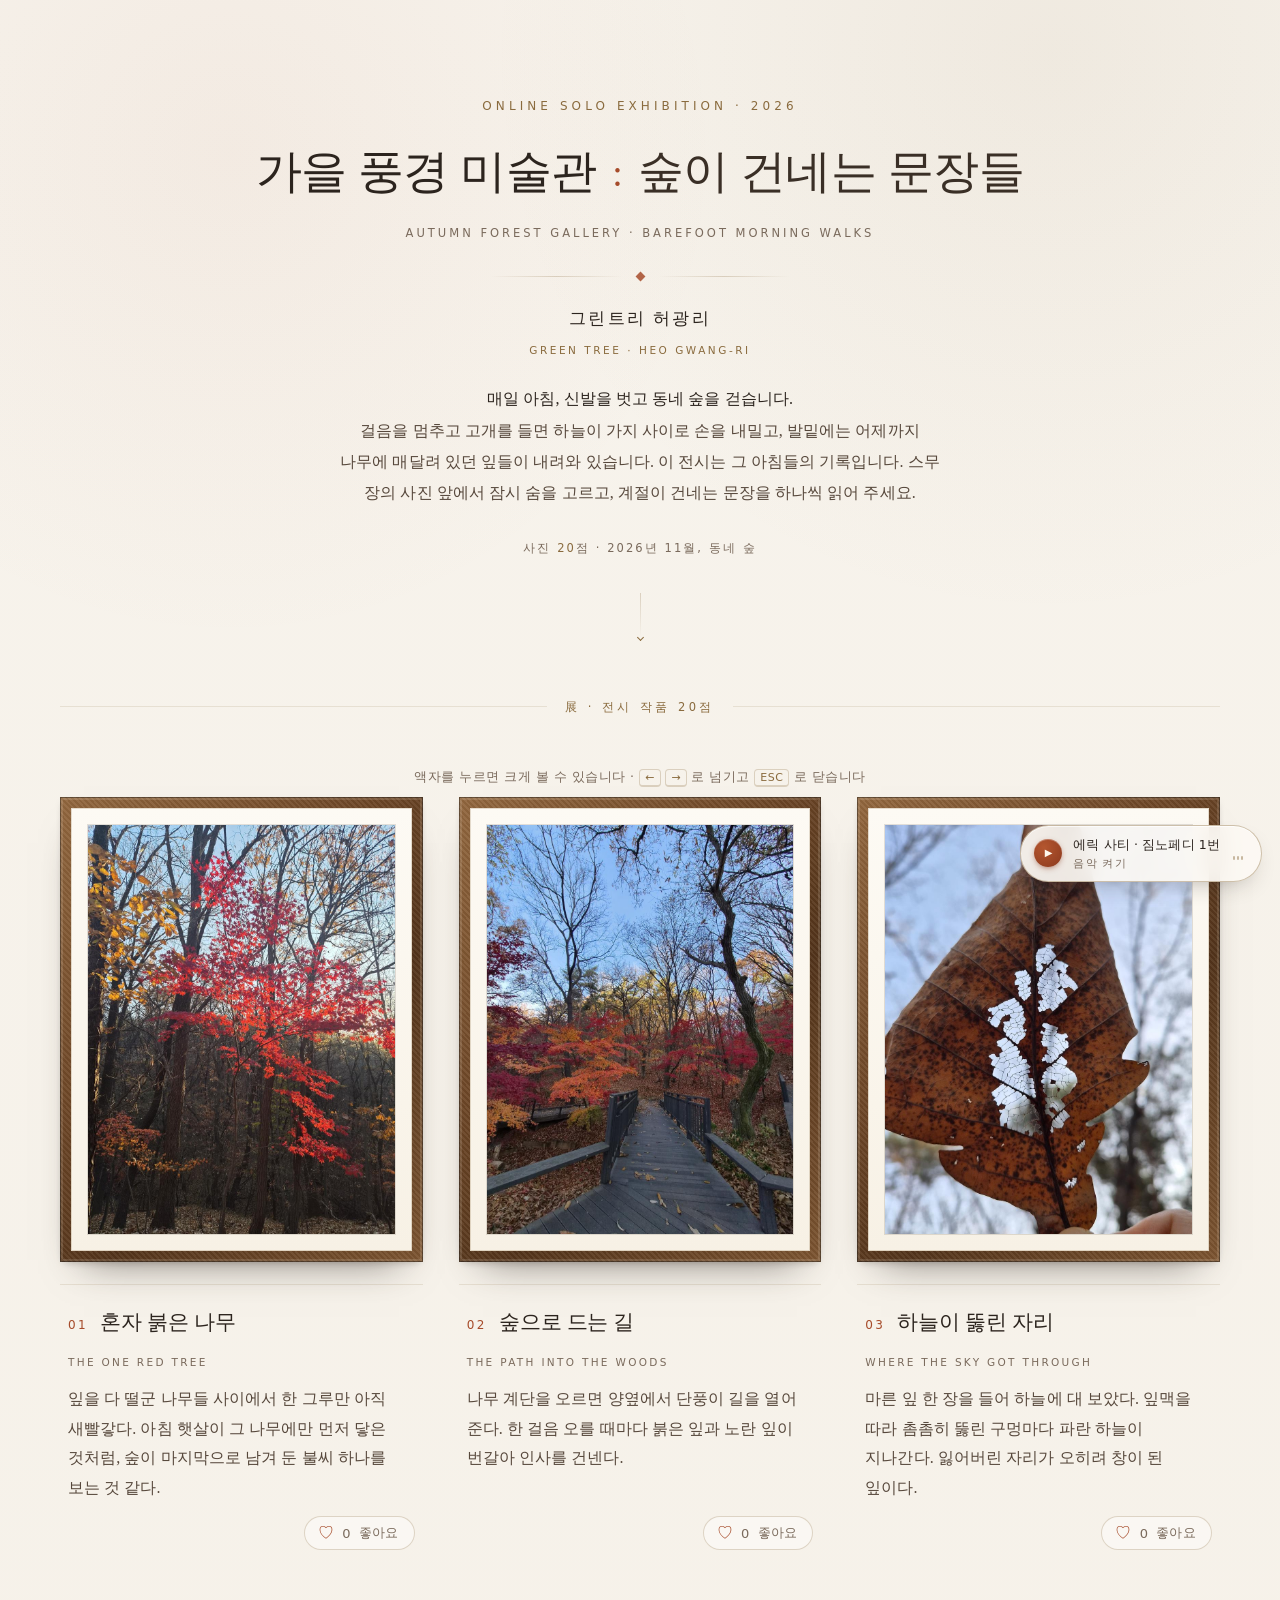
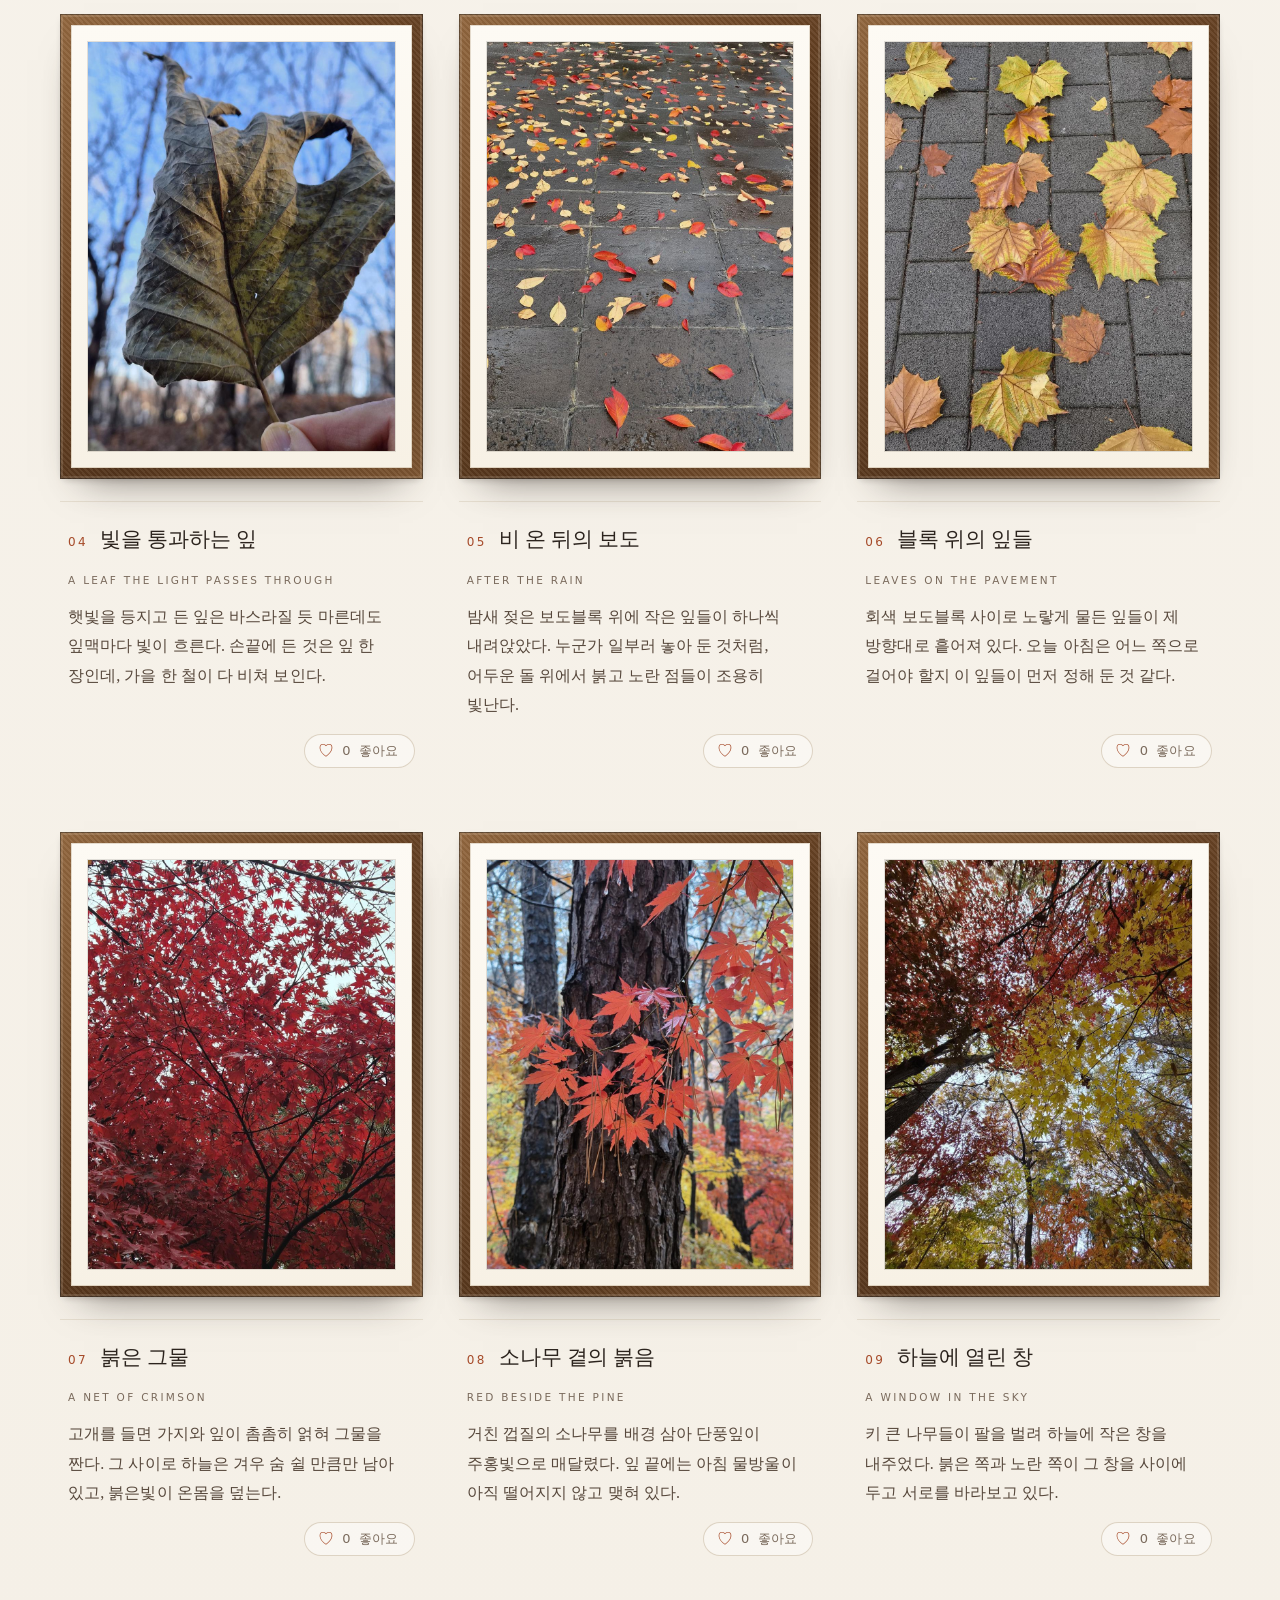
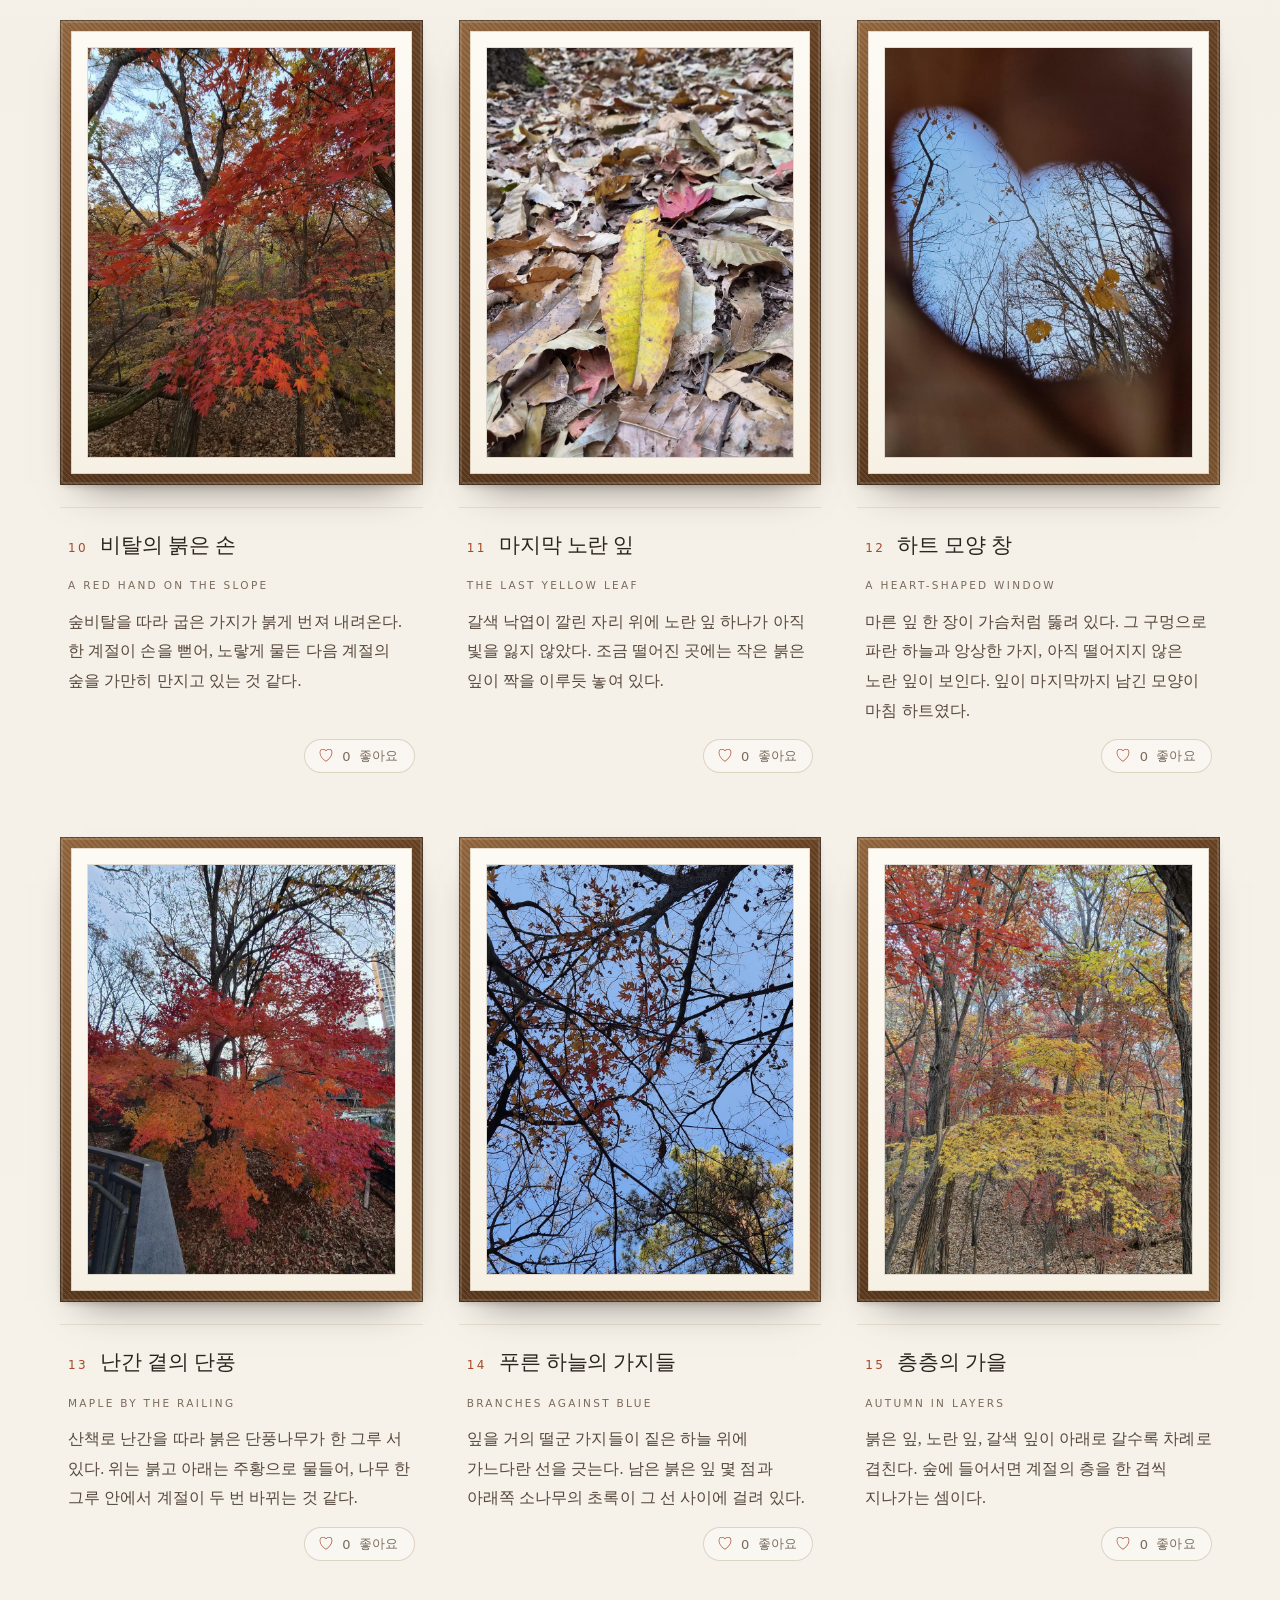
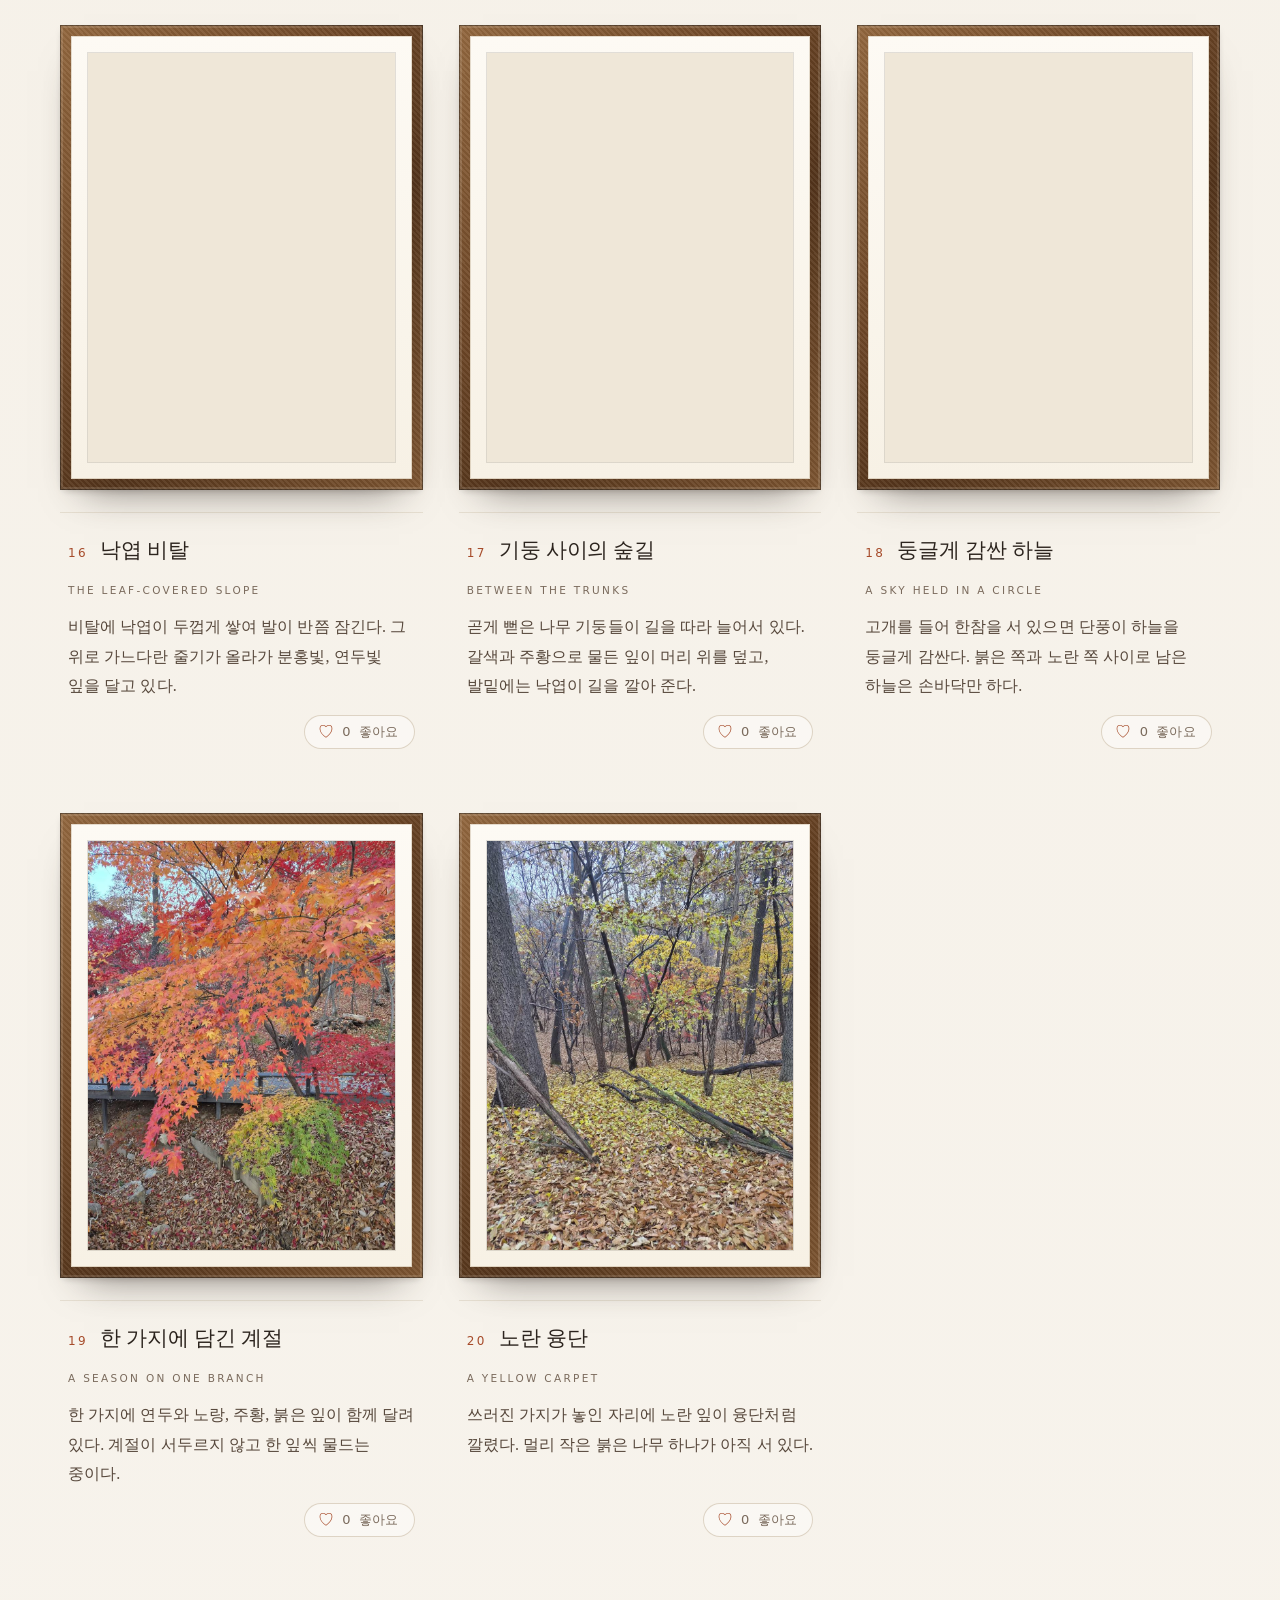
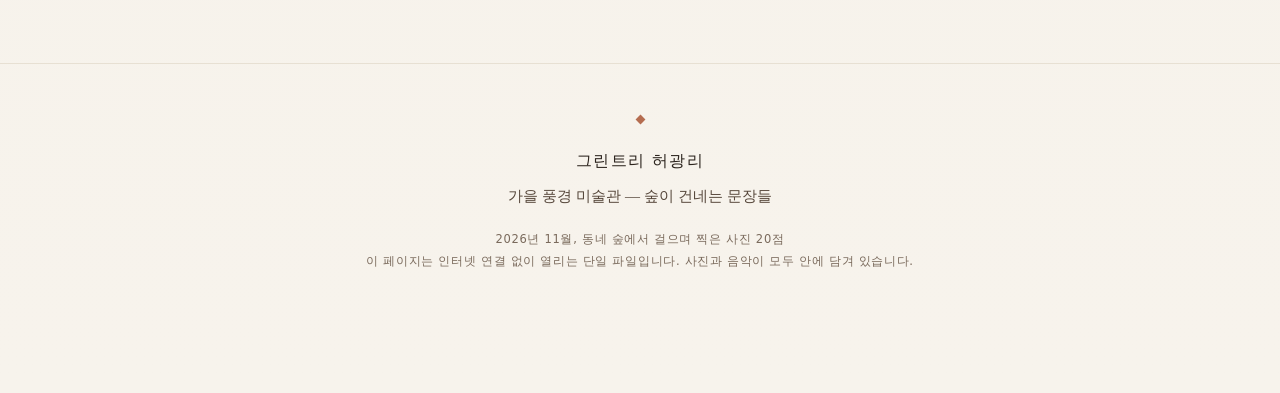
==== commit 4e56ce12: "공유 미리보기(og:title·og:image) 메타 추가" ====
--- a/index.html
+++ b/index.html
@@ -6,6 +6,16 @@
 <meta name="theme-color" content="#F7F3EC">
 <title>가을 풍경 미술관 : 숲이 건네는 문장들 — 그린트리 허광리</title>
 <meta name="description" content="매일 아침 맨발로 숲을 걸으며 담은 가을 사진 20점. 그린트리 허광리의 온라인 개인전.">
+<meta property="og:type" content="website">
+<meta property="og:site_name" content="가을 풍경 미술관">
+<meta property="og:title" content="가을 풍경 미술관 : 숲이 건네는 문장들 — 그린트리 허광리">
+<meta property="og:description" content="매일 아침 맨발로 숲을 걸으며 담은 가을 사진 20점. 그린트리 허광리의 온라인 개인전.">
+<meta property="og:url" content="https://greentree-sudo.github.io/autumn-gallery/">
+<meta property="og:image" content="https://greentree-sudo.github.io/autumn-gallery/images/w01.jpg">
+<meta property="og:image:width" content="900">
+<meta property="og:image:height" content="1200">
+<meta property="og:image:alt" content="잎이 진 나무들 사이에서 홀로 붉은 단풍나무">
+<meta name="twitter:card" content="summary">
 <link rel="icon" href="data:,">
 <style>
 :root{
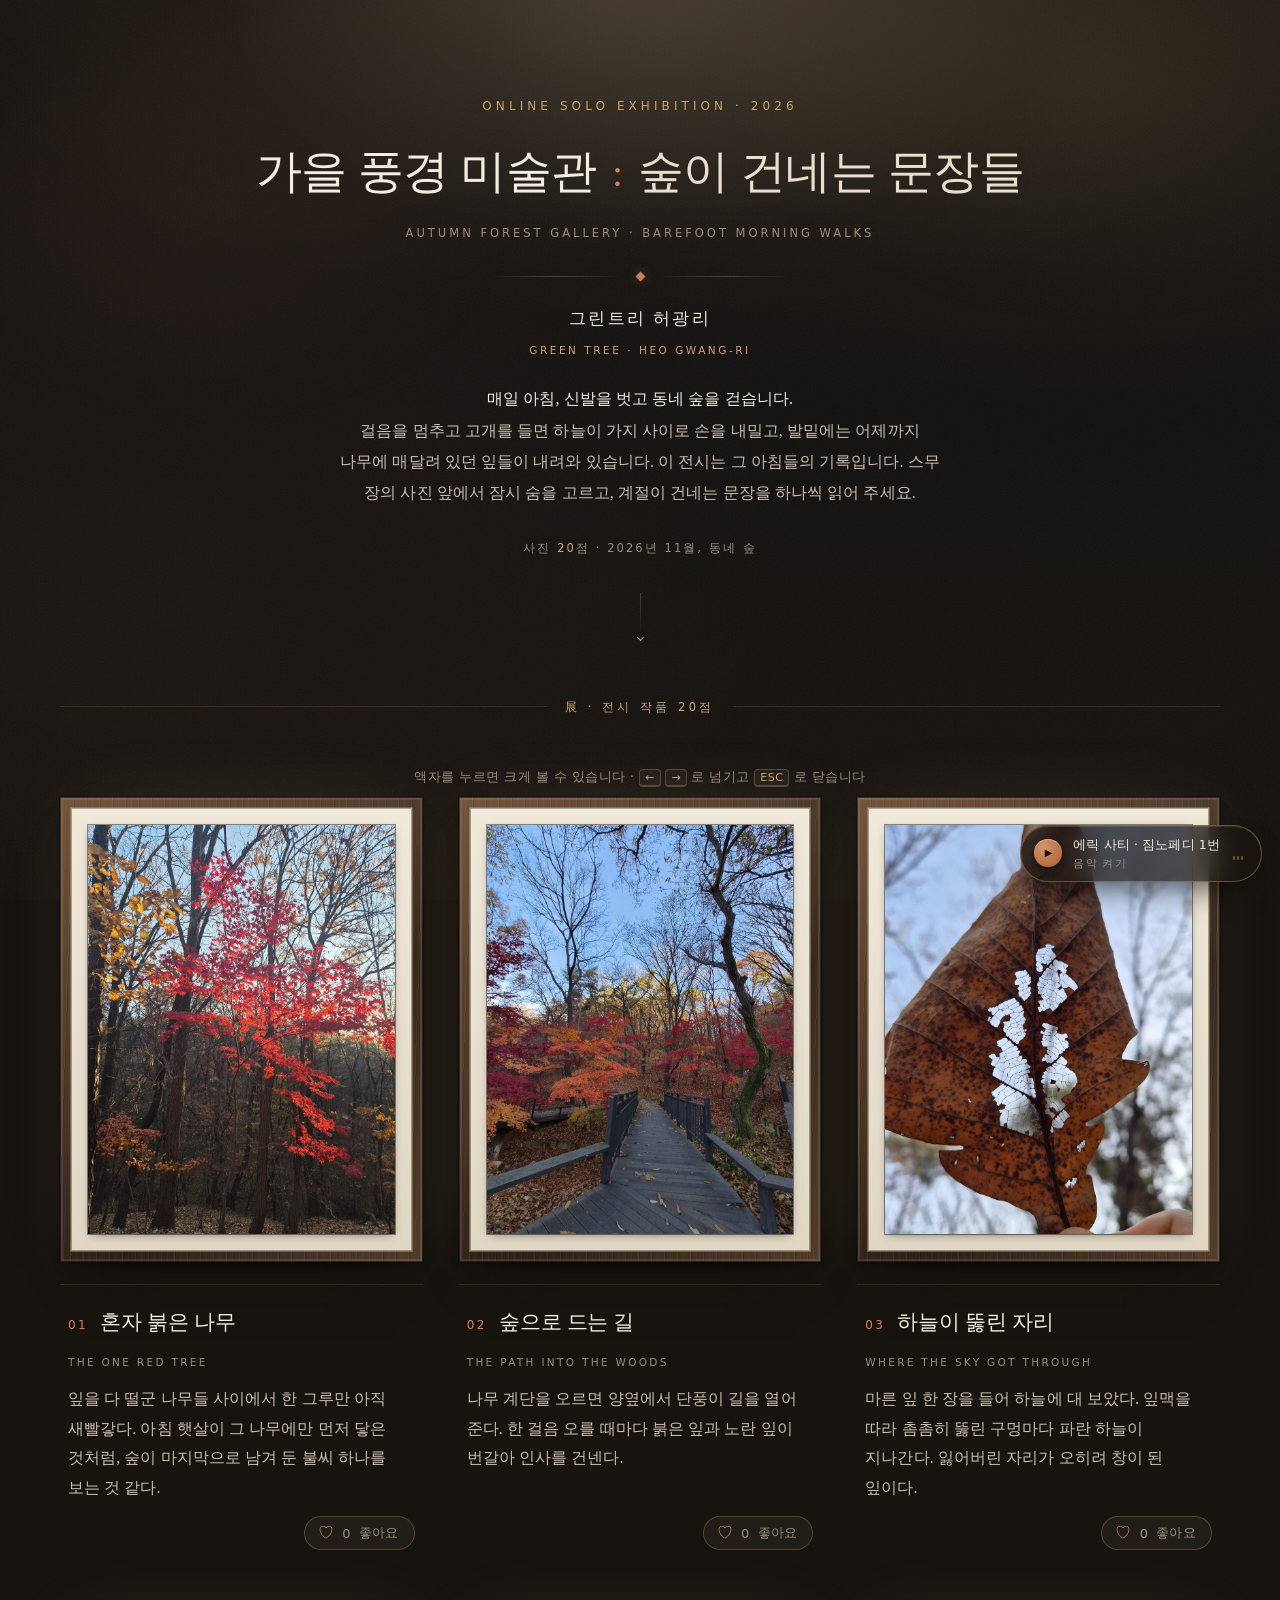
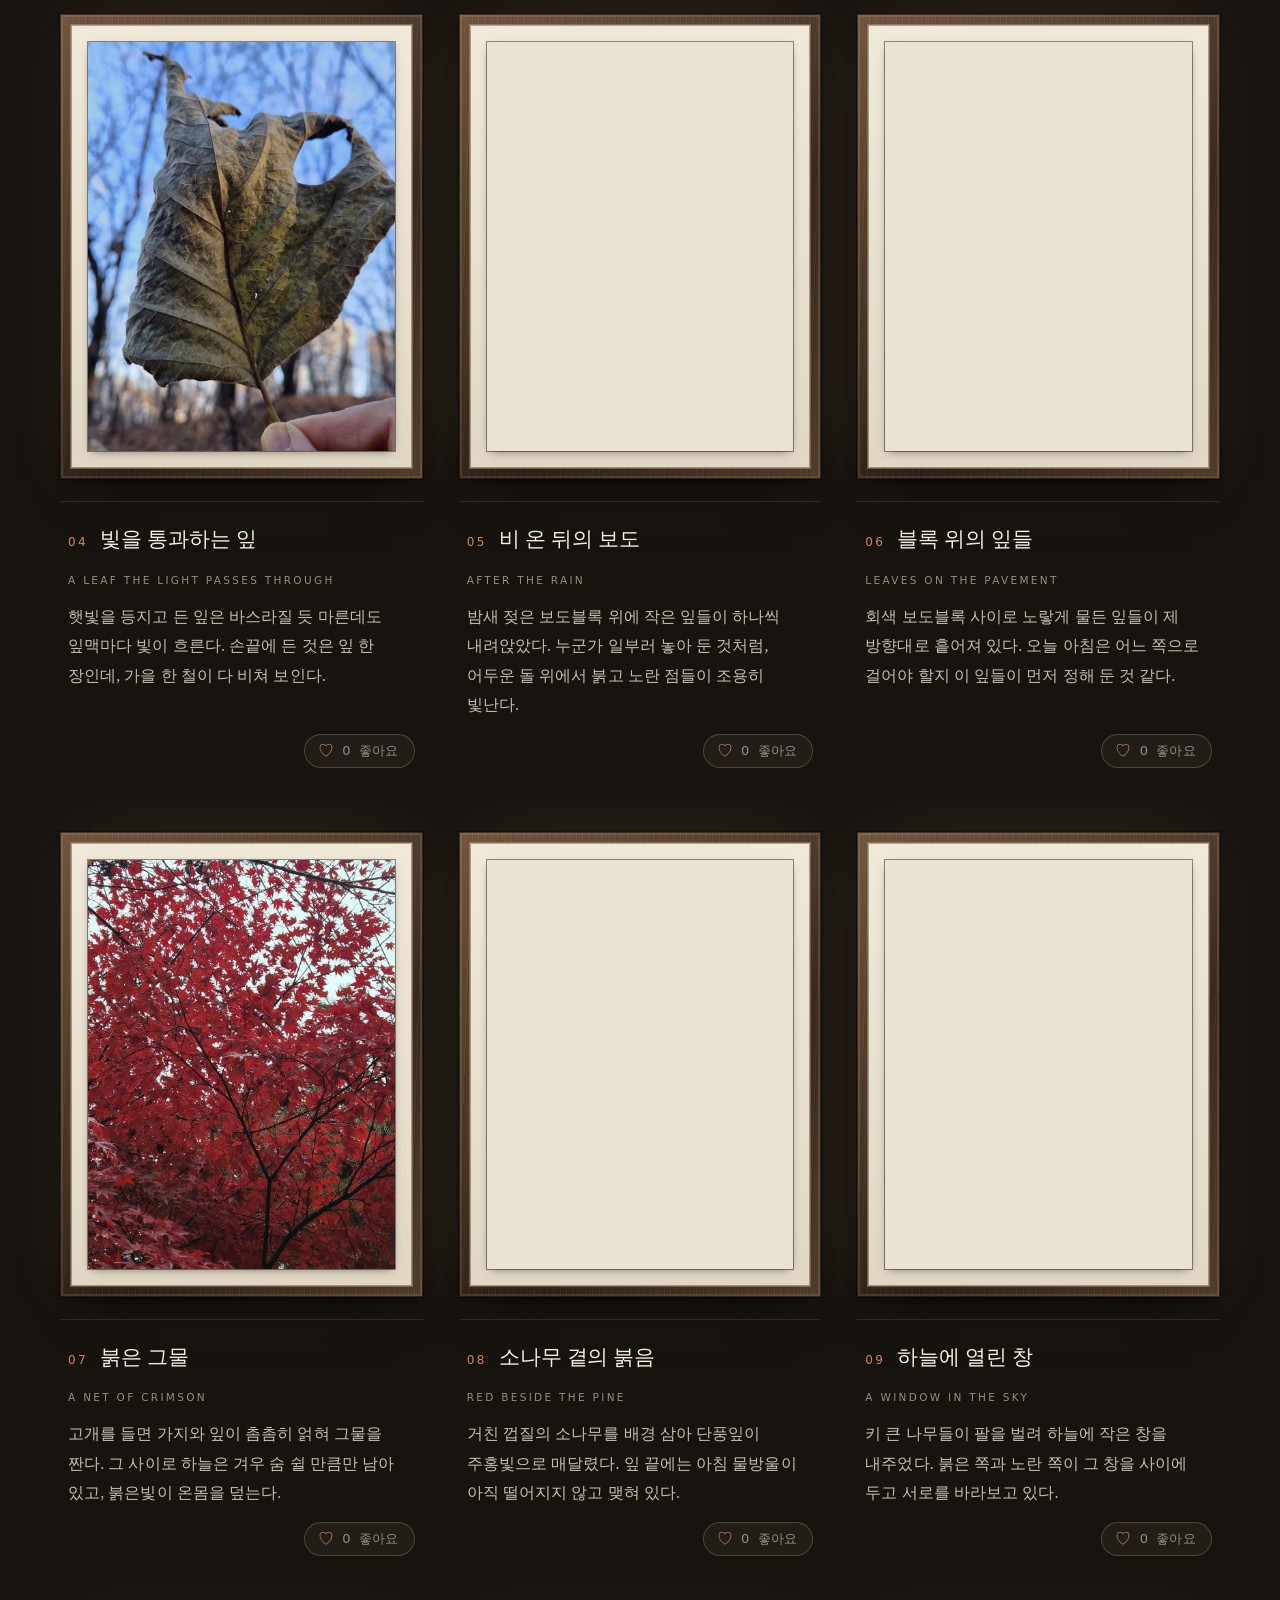
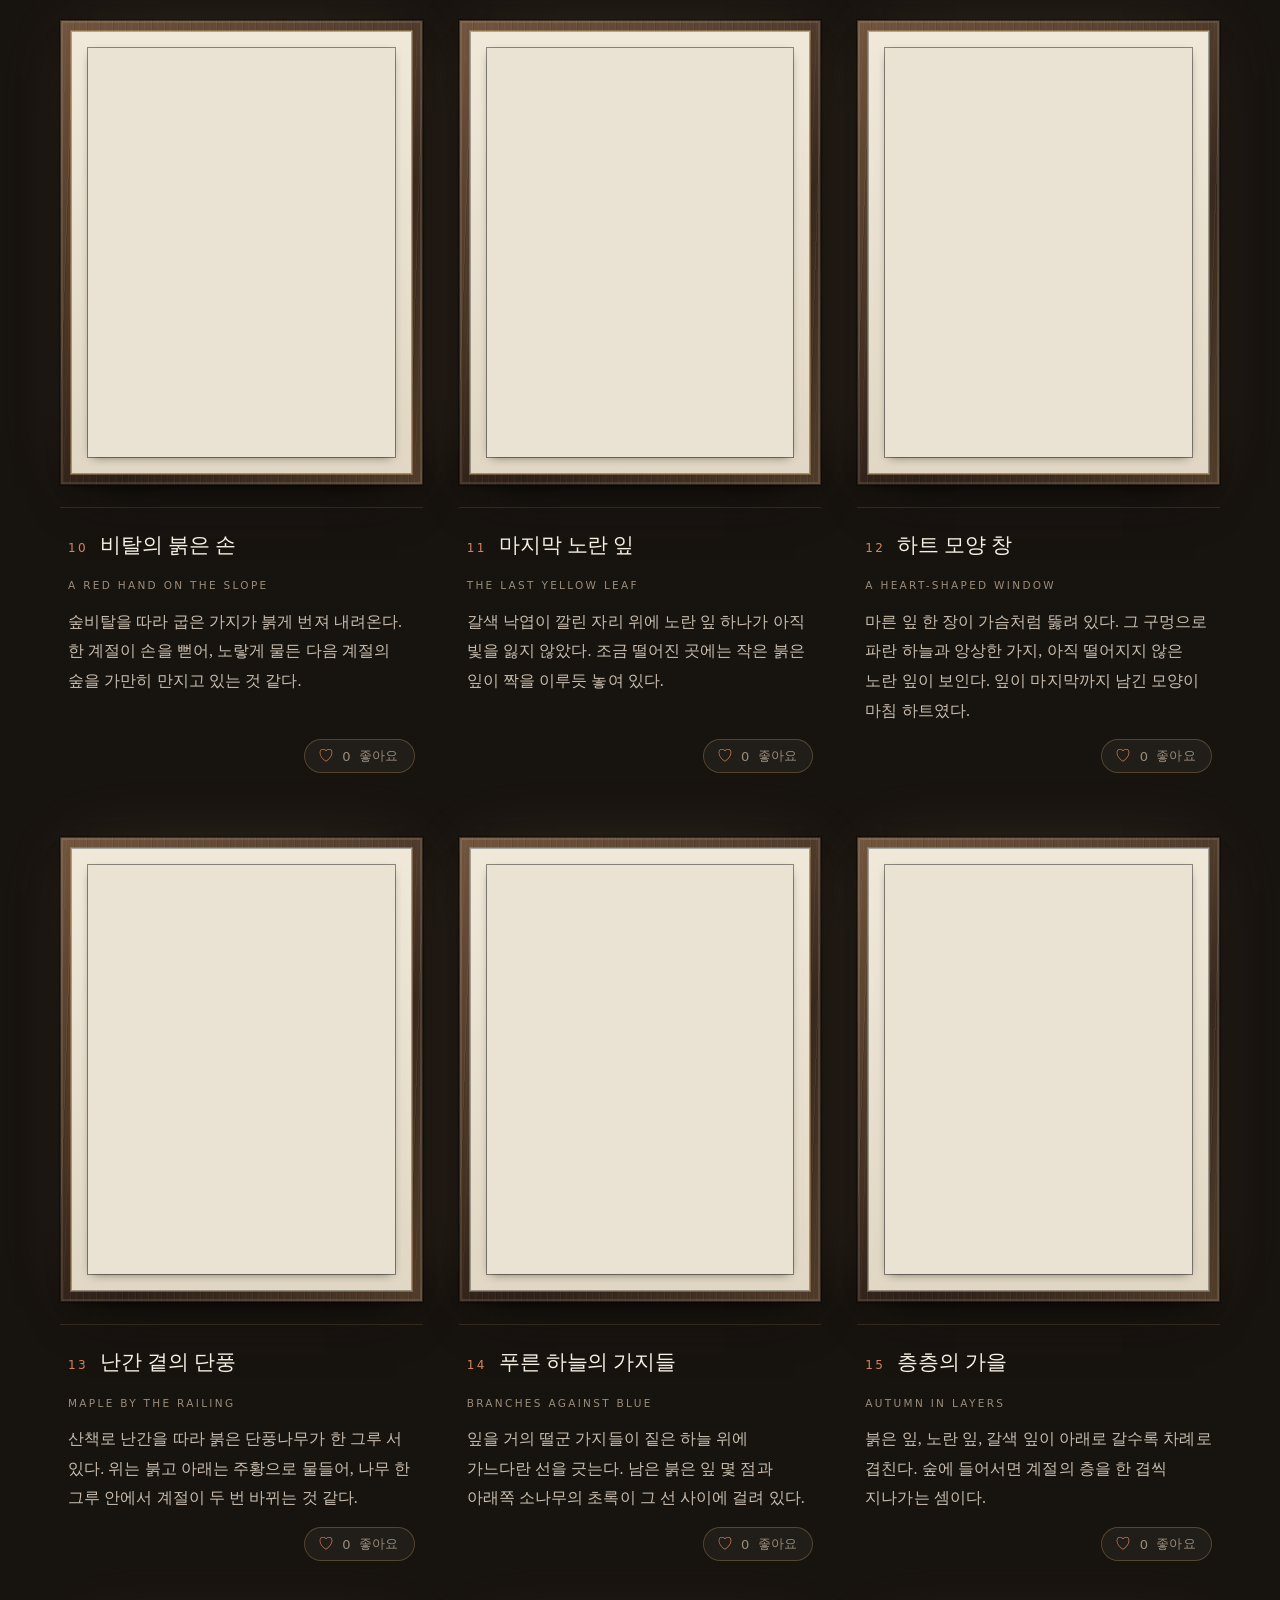
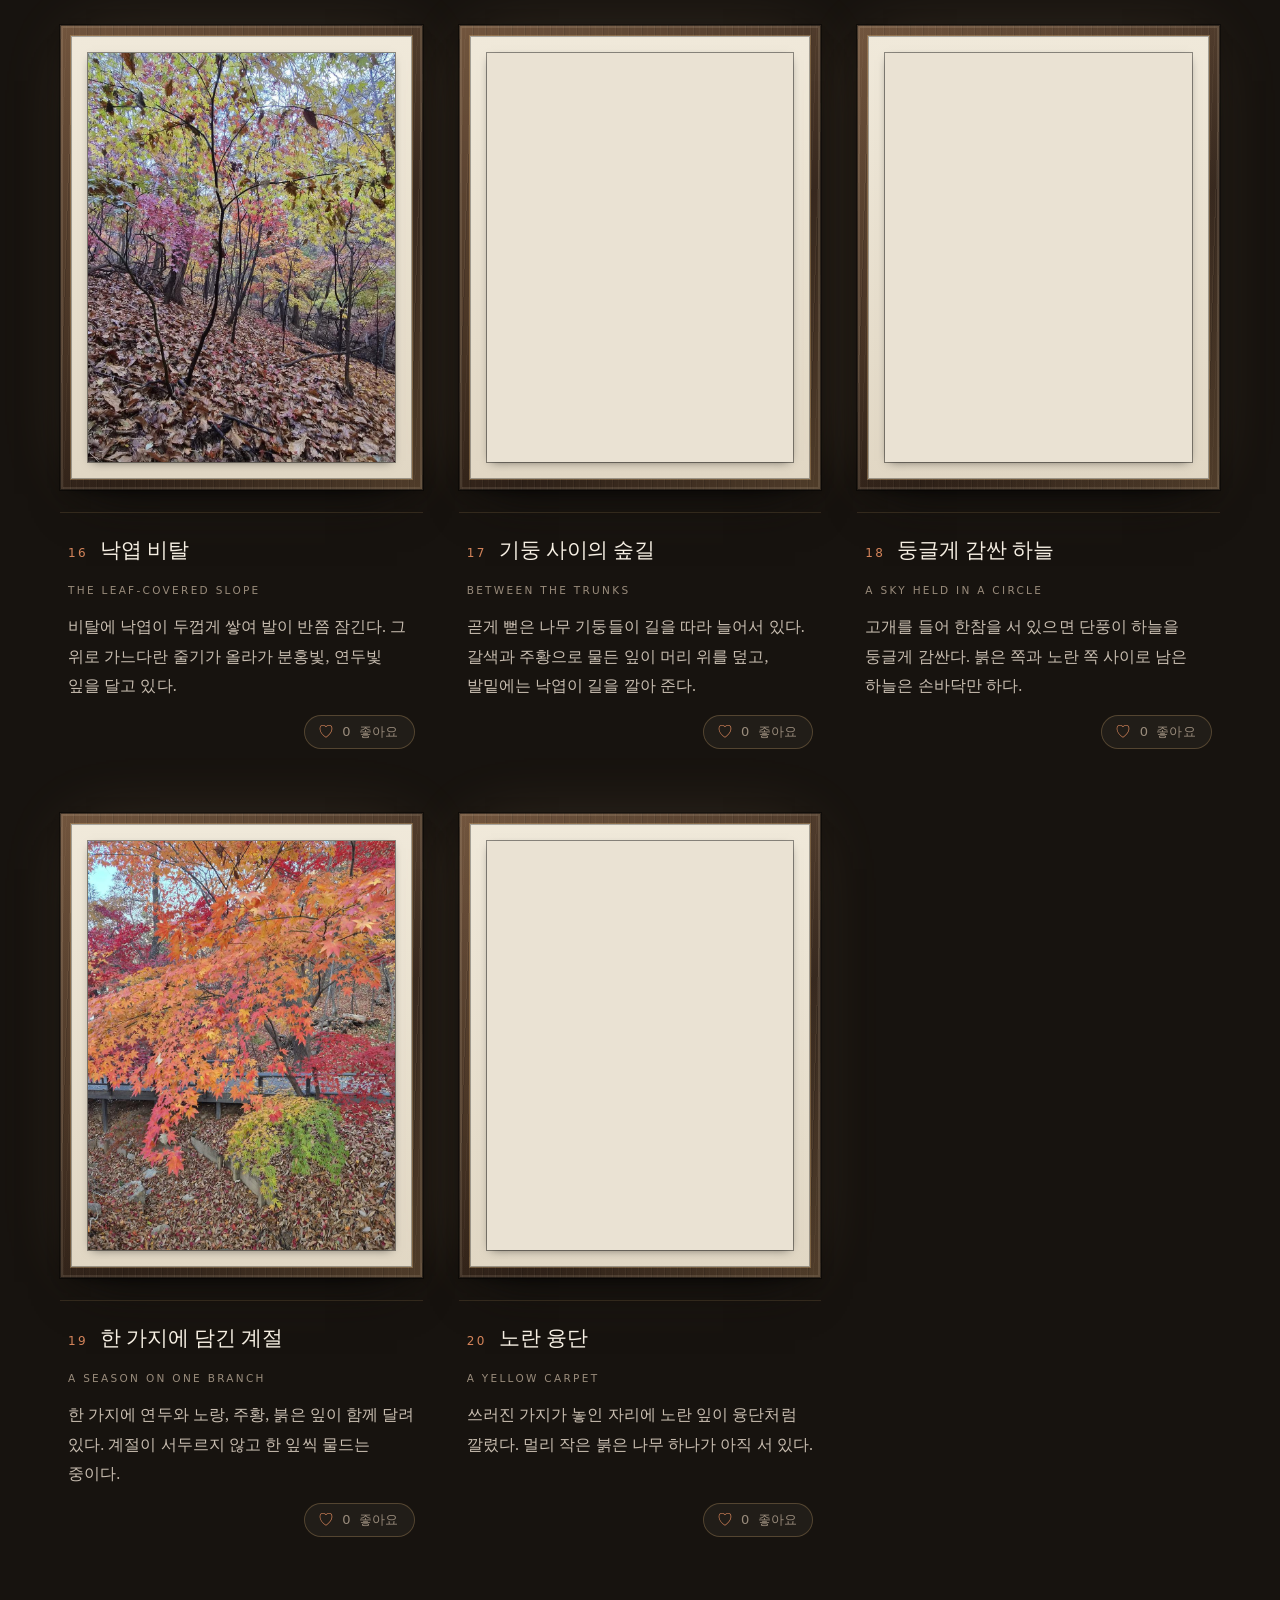
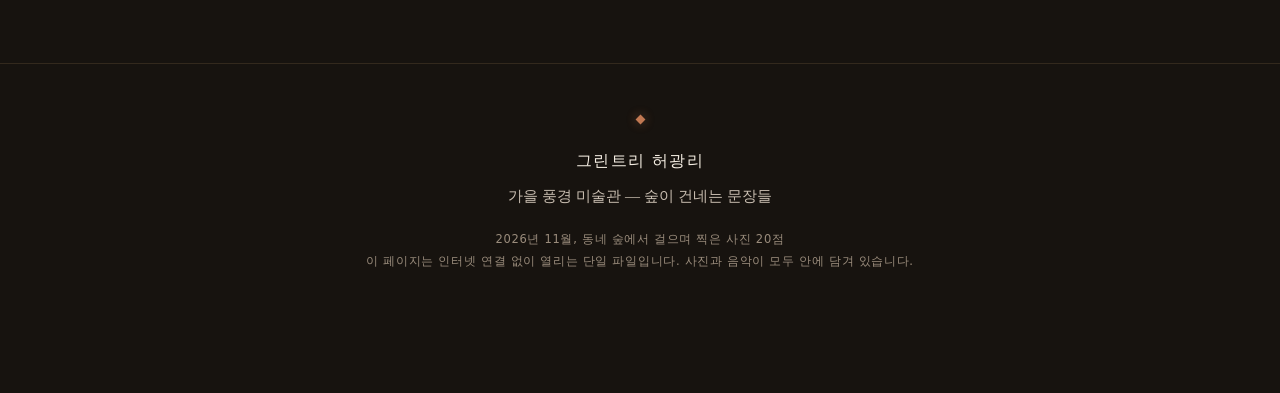
==== commit ff301e5b: "다크 갤러리 테마로 리뉴얼 — 차콜 벽면·미술관 조명·원목 액자·아이보리 매트" ====
--- a/index.html
+++ b/index.html
@@ -3,7 +3,7 @@
 <head>
 <meta charset="utf-8">
 <meta name="viewport" content="width=device-width, initial-scale=1, viewport-fit=cover">
-<meta name="theme-color" content="#F7F3EC">
+<meta name="theme-color" content="#141210">
 <title>가을 풍경 미술관 : 숲이 건네는 문장들 — 그린트리 허광리</title>
 <meta name="description" content="매일 아침 맨발로 숲을 걸으며 담은 가을 사진 20점. 그린트리 허광리의 온라인 개인전.">
 <meta property="og:type" content="website">
@@ -19,27 +19,39 @@
 <link rel="icon" href="data:,">
 <style>
 :root{
-  --cream:#F7F3EC;
-  --cream-2:#FCF9F3;
-  --mat:#FBF7EF;
-  --ink:#2C241E;
-  --ink-soft:#57483C;
-  --ink-mute:#7A6A5C;
-  --terra:#A64B2A;
-  --gold:#8A6B3E;
-  --line:rgba(138,107,62,.26);
-  --line-soft:rgba(138,107,62,.14);
+  --wall:#17130F;
+  --wall-2:#131110;
+  --wall-3:#0E0C0A;
+  --ink:#F4EDE2;
+  --ink-soft:#C8BDB0;
+  --ink-mute:#9A8C7C;
+  --terra:#D4845A;
+  --gold:#C9A46B;
+  --line:rgba(201,164,107,.30);
+  --line-soft:rgba(201,164,107,.16);
+  --wood-hi:#6A4D36;
+  --wood-md:#4A3525;
+  --wood-lo:#33241A;
+  --mat-hi:#F0E9DA;
+  --mat-lo:#E1D7C4;
+  --mat-in:#EAE2D3;
+  --glass:rgba(26,21,17,.72);
   --serif:"NanumMyeongjo","Nanum Myeongjo","Nanum MyeongjoOTF","Noto Serif KR","Noto Serif CJK KR","Source Han Serif K","본명조","AppleMyungjo","Batang","바탕",serif;
   --sans:"Apple SD Gothic Neo","Malgun Gothic","맑은 고딕","Noto Sans KR",system-ui,-apple-system,"Segoe UI",sans-serif;
 }
 *,*::before,*::after{box-sizing:border-box}
-html{-webkit-text-size-adjust:100%}
+html{-webkit-text-size-adjust:100%;background:#131110}
 body{
   margin:0;
   color:var(--ink);
-  background:
-    radial-gradient(1100px 560px at 50% -8%, #FFFCF6 0%, rgba(255,252,246,0) 62%),
-    linear-gradient(180deg,#F7F3EC 0%, #F5F0E7 48%, #F7F3EC 100%);
+  background-color:var(--wall);
+  background-image:
+    radial-gradient(1200px 640px at 50% -10%, rgba(255,214,160,.085) 0%, rgba(255,214,160,0) 64%),
+    radial-gradient(900px 520px at 84% 6%, rgba(201,164,107,.045), rgba(201,164,107,0) 68%),
+    radial-gradient(1000px 700px at 8% 62%, rgba(212,132,90,.035), rgba(212,132,90,0) 70%),
+    radial-gradient(140% 100% at 50% 46%, rgba(0,0,0,0) 44%, rgba(0,0,0,.38) 100%),
+    linear-gradient(180deg,#191410 0%, #131110 46%, #17130F 100%);
+  background-attachment:fixed, fixed, fixed, fixed, fixed;
   font-family:var(--serif);
   font-size:16px;
   line-height:1.78;
@@ -49,6 +61,17 @@
 }
 body.lock{overflow:hidden}
 img{max-width:100%}
+::selection{background:rgba(212,132,90,.34);color:#FFF6E9}
+
+/* 벽면의 미세한 입자감 (외부 요청 없음) */
+body::before{
+  content:"";
+  position:fixed;inset:0;z-index:0;pointer-events:none;
+  background-image:url("data:image/svg+xml,%3Csvg xmlns='http://www.w3.org/2000/svg' width='180' height='180'%3E%3Cfilter id='n'%3E%3CfeTurbulence type='fractalNoise' baseFrequency='0.9' numOctaves='3' stitchTiles='stitch'/%3E%3CfeColorMatrix type='saturate' values='0'/%3E%3C/filter%3E%3Crect width='180' height='180' filter='url(%23n)' opacity='0.55'/%3E%3C/svg%3E");
+  background-size:180px 180px;
+  opacity:.085;
+}
+header,main,footer{position:relative;z-index:1}
 
 /* ---------- hero ---------- */
 .hero{
@@ -61,8 +84,11 @@
   content:"";
   position:absolute;inset:0;
   background-image:
-    radial-gradient(circle at 18% 22%, rgba(166,75,42,.05), transparent 42%),
-    radial-gradient(circle at 82% 8%, rgba(138,107,62,.07), transparent 46%);
+    radial-gradient(620px 420px at 50% -4%, rgba(255,228,186,.13), rgba(255,228,186,0) 68%),
+    radial-gradient(460px 320px at 16% 30%, rgba(212,132,90,.06), transparent 70%),
+    radial-gradient(520px 340px at 86% 12%, rgba(201,164,107,.07), transparent 72%);
+  -webkit-mask-image:linear-gradient(180deg,#000 0%,#000 70%,rgba(0,0,0,0) 100%);
+  mask-image:linear-gradient(180deg,#000 0%,#000 70%,rgba(0,0,0,0) 100%);
   pointer-events:none;
 }
 .hero-in{position:relative;max-width:900px;margin:0 auto}
@@ -83,7 +109,7 @@
   word-break:keep-all;
 }
 h1 .sep{color:var(--terra);font-size:.82em;margin:0 .12em;vertical-align:.04em}
-h1 .l2{color:#3A2F26}
+h1 .l2{color:#EADFCE}
 .hero-en{
   margin:18px 0 0;
   font-family:var(--sans);
@@ -97,7 +123,7 @@
   margin:28px auto 24px;max-width:300px;
 }
 .orn span{display:block;height:1px;flex:1;background:linear-gradient(90deg,transparent,var(--line),transparent)}
-.orn i{display:block;width:7px;height:7px;background:var(--terra);transform:rotate(45deg);opacity:.85}
+.orn i{display:block;width:7px;height:7px;background:var(--terra);transform:rotate(45deg);opacity:.95;box-shadow:0 0 12px rgba(212,132,90,.55)}
 .artist{
   margin:0;
   font-size:17px;
@@ -154,11 +180,19 @@
 
 /* ---------- work card ---------- */
 .work{
+  position:relative;
   margin:0;
   min-width:0;
   display:flex;
   flex-direction:column;
   animation:rise .95s cubic-bezier(.2,.7,.25,1) both;
+}
+/* 미술관 스포트라이트 — 작품 뒤 은은한 빛 웅덩이(액자 안쪽에만 둔다) */
+.work::before{
+  content:"";
+  position:absolute;inset:0;z-index:0;
+  background:radial-gradient(62% 42% at 50% 30%, rgba(255,226,180,.055), rgba(255,226,180,0) 72%);
+  pointer-events:none;
 }
 .work:nth-child(2){animation-delay:.06s}
 .work:nth-child(3){animation-delay:.12s}
@@ -170,9 +204,19 @@
 .work:nth-child(9){animation-delay:.48s}
 .work:nth-child(10){animation-delay:.54s}
 .work:nth-child(11){animation-delay:.6s}
+.work:nth-child(12){animation-delay:.66s}
+.work:nth-child(13){animation-delay:.72s}
+.work:nth-child(14){animation-delay:.78s}
+.work:nth-child(15){animation-delay:.84s}
+.work:nth-child(16){animation-delay:.9s}
+.work:nth-child(17){animation-delay:.96s}
+.work:nth-child(18){animation-delay:1.02s}
+.work:nth-child(19){animation-delay:1.08s}
+.work:nth-child(20){animation-delay:1.14s}
 @keyframes rise{from{opacity:0;transform:translateY(16px)}to{opacity:1;transform:none}}
 @media (prefers-reduced-motion:reduce){.work{animation:none}}
 .frame{
+  position:relative;
   display:block;
   width:100%;
   padding:0;
@@ -184,38 +228,57 @@
   text-align:inherit;
   -webkit-tap-highlight-color:transparent;
 }
+/* 미술관 스포트라이트 — 작품 뒤 은은한 빛 웅덩이 */
+.frame::before{
+  content:"";
+  position:absolute;inset:0;z-index:0;
+  background:radial-gradient(50% 40% at 50% 34%, rgba(255,226,180,.06), rgba(255,226,180,0) 72%);
+  pointer-events:none;
+  opacity:.8;
+  transition:opacity .55s ease;
+}
+.frame:hover::before{opacity:1}
 .wood{
+  position:relative;z-index:1;
   display:block;
   padding:clamp(8px,1.4vw,11px);
   background:
-    repeating-linear-gradient(46deg, rgba(255,255,255,.055) 0 2px, rgba(0,0,0,.05) 2px 4px),
-    linear-gradient(135deg,#93683f 0%,#6e4727 38%,#53341b 62%,#7d5531 100%);
+    linear-gradient(180deg, rgba(255,236,205,.05), rgba(0,0,0,.12)),
+    repeating-linear-gradient(92deg,
+      rgba(255,226,190,.055) 0 1px, rgba(0,0,0,.10) 1px 2px,
+      rgba(0,0,0,0) 2px 6px, rgba(255,226,190,.035) 6px 7px,
+      rgba(0,0,0,0) 7px 13px),
+    linear-gradient(135deg,var(--wood-hi) 0%,var(--wood-md) 40%,var(--wood-lo) 63%,#5B4530 100%);
   box-shadow:
-    0 22px 38px -24px rgba(44,36,30,.62),
-    0 3px 8px -4px rgba(44,36,30,.35),
-    inset 0 0 0 1px rgba(0,0,0,.38),
-    inset 0 0 0 3px rgba(255,247,232,.13);
+    0 30px 48px -26px rgba(0,0,0,.9),
+    0 6px 14px -8px rgba(0,0,0,.75),
+    0 0 70px -14px rgba(255,214,160,.14),
+    0 0 0 1px rgba(0,0,0,.45),
+    inset 0 0 0 1px rgba(0,0,0,.5),
+    inset 0 0 0 3px rgba(255,236,205,.11);
   transition:box-shadow .5s ease, transform .5s cubic-bezier(.2,.7,.25,1);
 }
 .frame:hover .wood{
   transform:translateY(-3px);
   box-shadow:
-    0 30px 46px -24px rgba(44,36,30,.6),
-    0 4px 12px -6px rgba(44,36,30,.3),
-    inset 0 0 0 1px rgba(0,0,0,.38),
-    inset 0 0 0 3px rgba(255,247,232,.2);
+    0 34px 54px -26px rgba(0,0,0,.95),
+    0 6px 16px -8px rgba(0,0,0,.8),
+    0 0 34px -6px rgba(255,214,160,.12),
+    0 0 0 1px rgba(201,164,107,.14),
+    inset 0 0 0 1px rgba(0,0,0,.5),
+    inset 0 0 0 3px rgba(255,236,205,.18);
 }
 .frame:focus-visible{outline:none}
 .frame:focus-visible .wood{
   box-shadow:
-    0 0 0 3px rgba(166,75,42,.55),
-    0 22px 38px -24px rgba(44,36,30,.62);
+    0 0 0 3px rgba(212,132,90,.55),
+    0 30px 48px -26px rgba(0,0,0,.9);
 }
 .mat{
   display:block;
   padding:clamp(10px,1.8vw,17px);
-  background:linear-gradient(180deg,#FDFAF4 0%,#F7F1E5 100%);
-  box-shadow:inset 0 0 0 1px rgba(138,107,62,.22);
+  background:linear-gradient(180deg,var(--mat-hi) 0%,var(--mat-lo) 100%);
+  box-shadow:inset 0 0 0 1px rgba(0,0,0,.32), inset 0 1px 0 rgba(255,255,255,.5), 0 0 0 1px rgba(201,164,107,.4);
 }
 .mat img{
   display:block;
@@ -223,10 +286,11 @@
   height:auto;
   aspect-ratio:3 / 4;
   object-fit:contain;
-  background:#EFE7D8;
-  box-shadow:0 0 0 1px rgba(44,36,30,.13);
+  background:var(--mat-in);
+  box-shadow:0 0 0 1px rgba(0,0,0,.42), 0 3px 10px -4px rgba(0,0,0,.6);
 }
 .plaque{
+  position:relative;z-index:1;
   display:flex;
   flex-direction:column;
   flex:1 1 auto;
@@ -248,6 +312,7 @@
   font-size:clamp(19px,2vw,21px);
   letter-spacing:-.005em;
   line-height:1.5;
+  color:#F6EFE3;
 }
 .plaque .en{
   margin:3px 0 0;
@@ -271,16 +336,18 @@
   padding:7px 15px 7px 13px;
   border:1px solid var(--line);
   border-radius:999px;
-  background:rgba(255,255,255,.42);
+  background:rgba(255,240,215,.045);
   color:var(--ink-mute);
   font-family:var(--sans);
   font-size:13px;
   letter-spacing:.02em;
   cursor:pointer;
+  -webkit-backdrop-filter:blur(6px);
+  backdrop-filter:blur(6px);
   transition:border-color .3s ease, background .3s ease, color .3s ease, transform .18s ease;
   -webkit-tap-highlight-color:transparent;
 }
-.like:hover{border-color:rgba(166,75,42,.45);color:var(--terra)}
+.like:hover{border-color:rgba(212,132,90,.62);background:rgba(212,132,90,.1);color:#E9A781}
 .like:active{transform:scale(.97)}
 .like .heart{
   font-family:var(--serif);
@@ -291,9 +358,9 @@
   transform-origin:center;
 }
 .like .cnt{font-variant-numeric:tabular-nums;min-width:1ch;text-align:center}
-.like.on{border-color:rgba(166,75,42,.5);background:rgba(166,75,42,.07);color:var(--terra)}
+.like.on{border-color:rgba(212,132,90,.6);background:rgba(212,132,90,.16);color:#F0B090}
 .like.on .heart{transform:scale(1.12)}
-.like:focus-visible{outline:2px solid rgba(166,75,42,.5);outline-offset:3px}
+.like:focus-visible{outline:2px solid rgba(212,132,90,.6);outline-offset:3px}
 
 .hint{
   margin:0 auto 8px;
@@ -313,6 +380,7 @@
   border-radius:4px;
   padding:1px 5px;
   color:var(--gold);
+  background:rgba(255,240,215,.04);
 }
 
 /* ---------- footer ---------- */
@@ -322,7 +390,7 @@
   border-top:1px solid var(--line-soft);
   text-align:center;
 }
-.foot .mark{width:7px;height:7px;background:var(--terra);transform:rotate(45deg);margin:0 auto 22px;opacity:.8}
+.foot .mark{width:7px;height:7px;background:var(--terra);transform:rotate(45deg);margin:0 auto 22px;opacity:.9;box-shadow:0 0 12px rgba(212,132,90,.5)}
 .foot p{margin:0;font-size:15px;color:var(--ink-soft);line-height:1.95;word-break:keep-all}
 .foot .name{font-size:16px;letter-spacing:.1em;color:var(--ink);margin-bottom:6px}
 .foot .fine{margin-top:18px;font-family:var(--sans);font-size:11.5px;letter-spacing:.06em;color:var(--ink-mute);line-height:1.9}
@@ -334,37 +402,37 @@
   display:flex;align-items:center;gap:11px;
   width:auto;max-width:100%;
   padding:10px 16px 10px 12px;
-  border:1px solid rgba(138,107,62,.4);
+  border:1px solid rgba(201,164,107,.4);
   border-radius:999px;
-  background:rgba(252,249,243,.92);
-  -webkit-backdrop-filter:blur(10px) saturate(1.1);
-  backdrop-filter:blur(10px) saturate(1.1);
-  box-shadow:0 10px 26px -14px rgba(44,36,30,.45), 0 1px 0 rgba(255,255,255,.7) inset;
+  background:var(--glass);
+  -webkit-backdrop-filter:blur(14px) saturate(1.15);
+  backdrop-filter:blur(14px) saturate(1.15);
+  box-shadow:0 16px 34px -16px rgba(0,0,0,.95), 0 1px 0 rgba(255,236,205,.12) inset;
   color:var(--ink);
   font-family:var(--sans);
   cursor:pointer;
   transition:background .3s ease, border-color .3s ease, box-shadow .3s ease, transform .2s ease;
   -webkit-tap-highlight-color:transparent;
 }
-.bgm-btn:hover{border-color:rgba(166,75,42,.55);box-shadow:0 14px 30px -14px rgba(44,36,30,.5)}
+.bgm-btn:hover{border-color:rgba(212,132,90,.62);background:rgba(32,26,21,.82);box-shadow:0 18px 38px -16px rgba(0,0,0,1), 0 0 22px -8px rgba(255,214,160,.18)}
 .bgm-btn:active{transform:scale(.985)}
-.bgm-btn:focus-visible{outline:2px solid rgba(166,75,42,.55);outline-offset:3px}
+.bgm-btn:focus-visible{outline:2px solid rgba(212,132,90,.6);outline-offset:3px}
 .bgm-icon{
   display:grid;place-items:center;
   width:28px;height:28px;flex:0 0 28px;
   border-radius:50%;
-  background:radial-gradient(circle at 35% 30%,#B4562F,#8C3A1E);
-  color:#FDF7EC;
+  background:radial-gradient(circle at 35% 30%,#D4956A,#A85E33);
+  color:#1A120C;
   font-size:10px;
   letter-spacing:.5px;
   line-height:1;
   padding-left:1px;
-  box-shadow:0 2px 6px -2px rgba(140,58,30,.8), inset 0 1px 0 rgba(255,255,255,.28);
+  box-shadow:0 2px 8px -2px rgba(0,0,0,.8), inset 0 1px 0 rgba(255,236,205,.45);
 }
 .bgm-text{display:flex;flex-direction:column;align-items:flex-start;line-height:1.35;min-width:0}
 .bgm-text b{font-weight:500;font-size:12.5px;letter-spacing:.01em;white-space:nowrap;overflow:hidden;text-overflow:ellipsis;max-width:100%}
 .bgm-text i{font-style:normal;font-size:10.5px;letter-spacing:.12em;color:var(--ink-mute);margin-top:2px}
-.bgm.playing .bgm-text i{color:var(--terra)}
+.bgm.playing .bgm-text i{color:#E9A781}
 .bgm-eq{display:flex;align-items:flex-end;gap:2px;height:14px;margin-left:2px;opacity:.45}
 .bgm-eq i{display:block;width:2px;height:4px;background:var(--gold);border-radius:1px}
 .bgm.playing .bgm-eq{opacity:1}
@@ -379,7 +447,7 @@
   position:fixed;inset:0;z-index:100;
   display:grid;
   grid-template-rows:1fr auto;
-  background:#191410;
+  background:#100E0C;
   color:#F3ECE0;
   opacity:0;
   transition:opacity .32s ease;
@@ -429,8 +497,8 @@
   max-height:70vh;
   width:auto;height:auto;
   object-fit:contain;
-  background:#0F0C09;
-  box-shadow:0 30px 70px -30px #000, 0 0 0 1px rgba(243,236,224,.14);
+  background:#0B0907;
+  box-shadow:0 30px 80px -30px #000, 0 0 0 1px rgba(201,164,107,.22), 0 0 60px -10px rgba(255,214,160,.08);
 }
 .lb-nav{
   position:absolute;top:50%;transform:translateY(-50%);
@@ -448,14 +516,14 @@
   transition:background .25s ease,border-color .25s ease;
   -webkit-tap-highlight-color:transparent;
 }
-.lb-nav:hover{background:rgba(166,75,42,.75);border-color:rgba(166,75,42,.9)}
+.lb-nav:hover{background:rgba(212,132,90,.78);border-color:rgba(212,132,90,.9)}
 .lb-prev{left:8px}
 .lb-next{right:8px}
 .lb-cap{
   position:relative;z-index:2;
   padding:16px clamp(18px,4vw,28px) calc(22px + env(safe-area-inset-bottom));
-  border-top:1px solid rgba(243,236,224,.14);
-  background:#191410;
+  border-top:1px solid rgba(201,164,107,.18);
+  background:#13100D;
   max-height:34vh;
   overflow-y:auto;
 }
@@ -471,13 +539,13 @@
 .lb-cap .note{margin:10px 0 0;font-size:15px;line-height:1.8;color:rgba(243,236,224,.8)}
 .lb-cap .like-row{margin-top:12px;justify-content:flex-start}
 .lb-cap .like{
-  border-color:rgba(243,236,224,.24);
-  background:rgba(255,255,255,.05);
-  color:rgba(243,236,224,.78);
-}
-.lb-cap .like:hover{border-color:rgba(217,138,101,.6);color:#E7A785}
-.lb-cap .like.on{border-color:rgba(217,138,101,.6);background:rgba(166,75,42,.22);color:#E7A785}
-.lb-cap .like .heart{color:#D98A65}
+  border-color:rgba(201,164,107,.3);
+  background:rgba(255,240,215,.05);
+  color:rgba(243,236,224,.8);
+}
+.lb-cap .like:hover{border-color:rgba(212,132,90,.7);color:#E9A781}
+.lb-cap .like.on{border-color:rgba(212,132,90,.7);background:rgba(212,132,90,.24);color:#F0B090}
+.lb-cap .like .heart{color:#D4845A}
 
 @media (max-width:719px){
   .d-only{display:none}
@@ -914,7 +982,7 @@
 </footer>
 
 <div class="bgm" id="bgmBox">
-  <audio id="bgm" loop preload="metadata" src="bgm.mp3"></audio>
+  <audio id="bgm" loop preload="auto" src="bgm.mp3"></audio>
   <button class="bgm-btn" id="bgmBtn" type="button" aria-pressed="false" aria-label="배경 음악 켜기 — 에릭 사티 짐노페디 1번">
     <span class="bgm-icon" aria-hidden="true">▶</span>
     <span class="bgm-text"><b>에릭 사티 · 짐노페디 1번</b><i id="bgmState">음악 켜기</i></span>
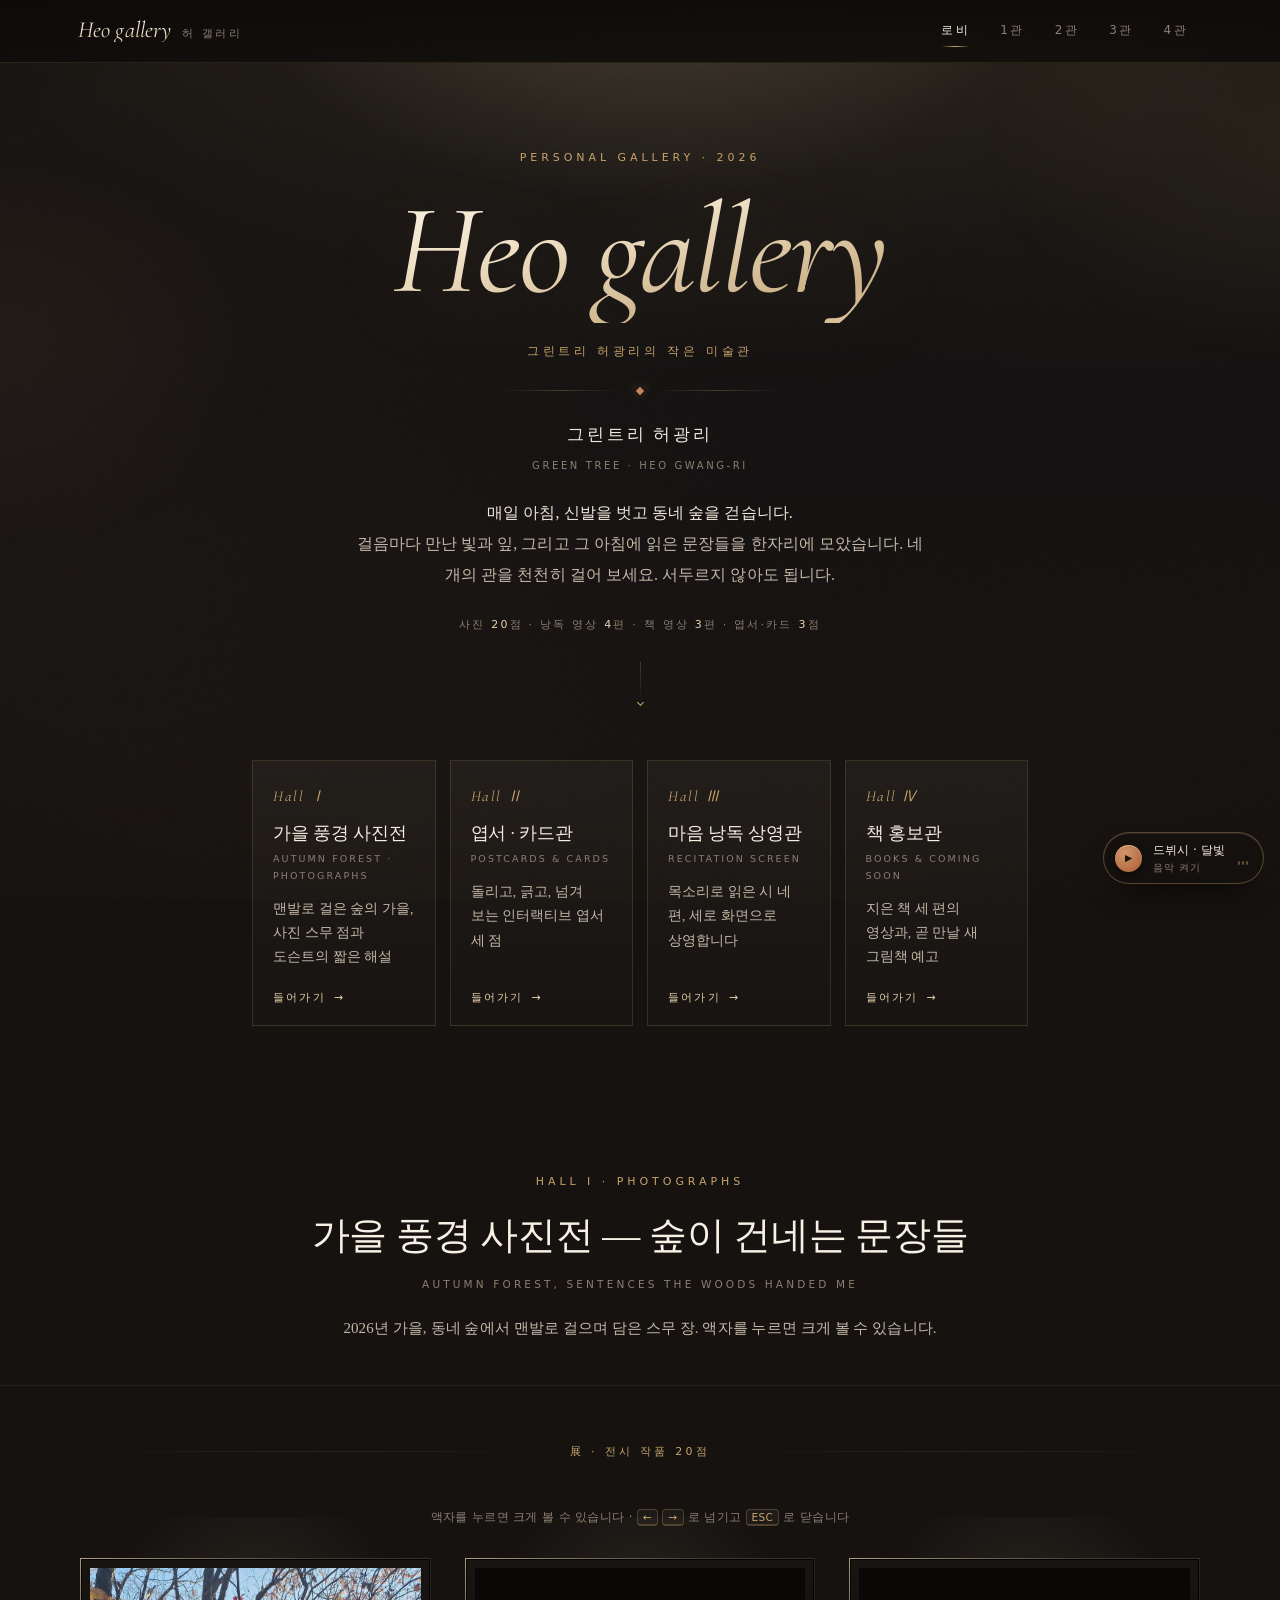
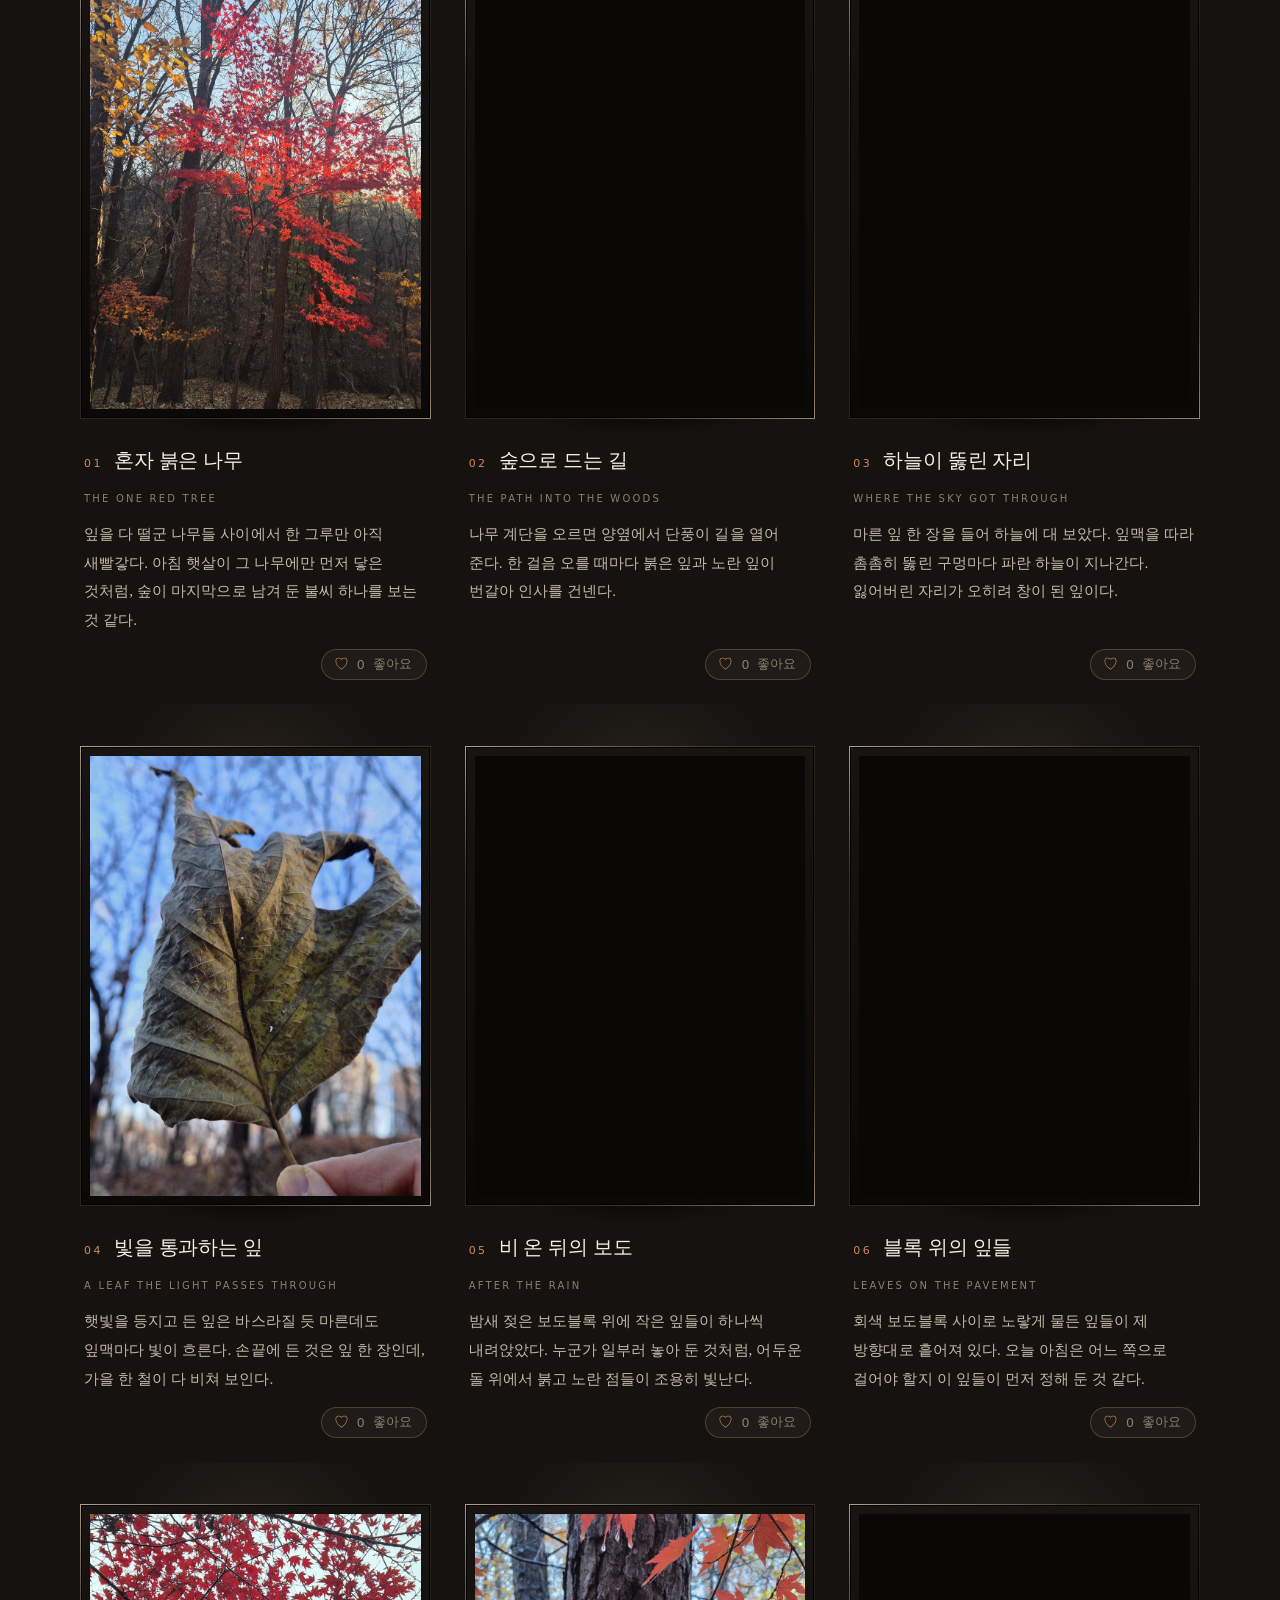
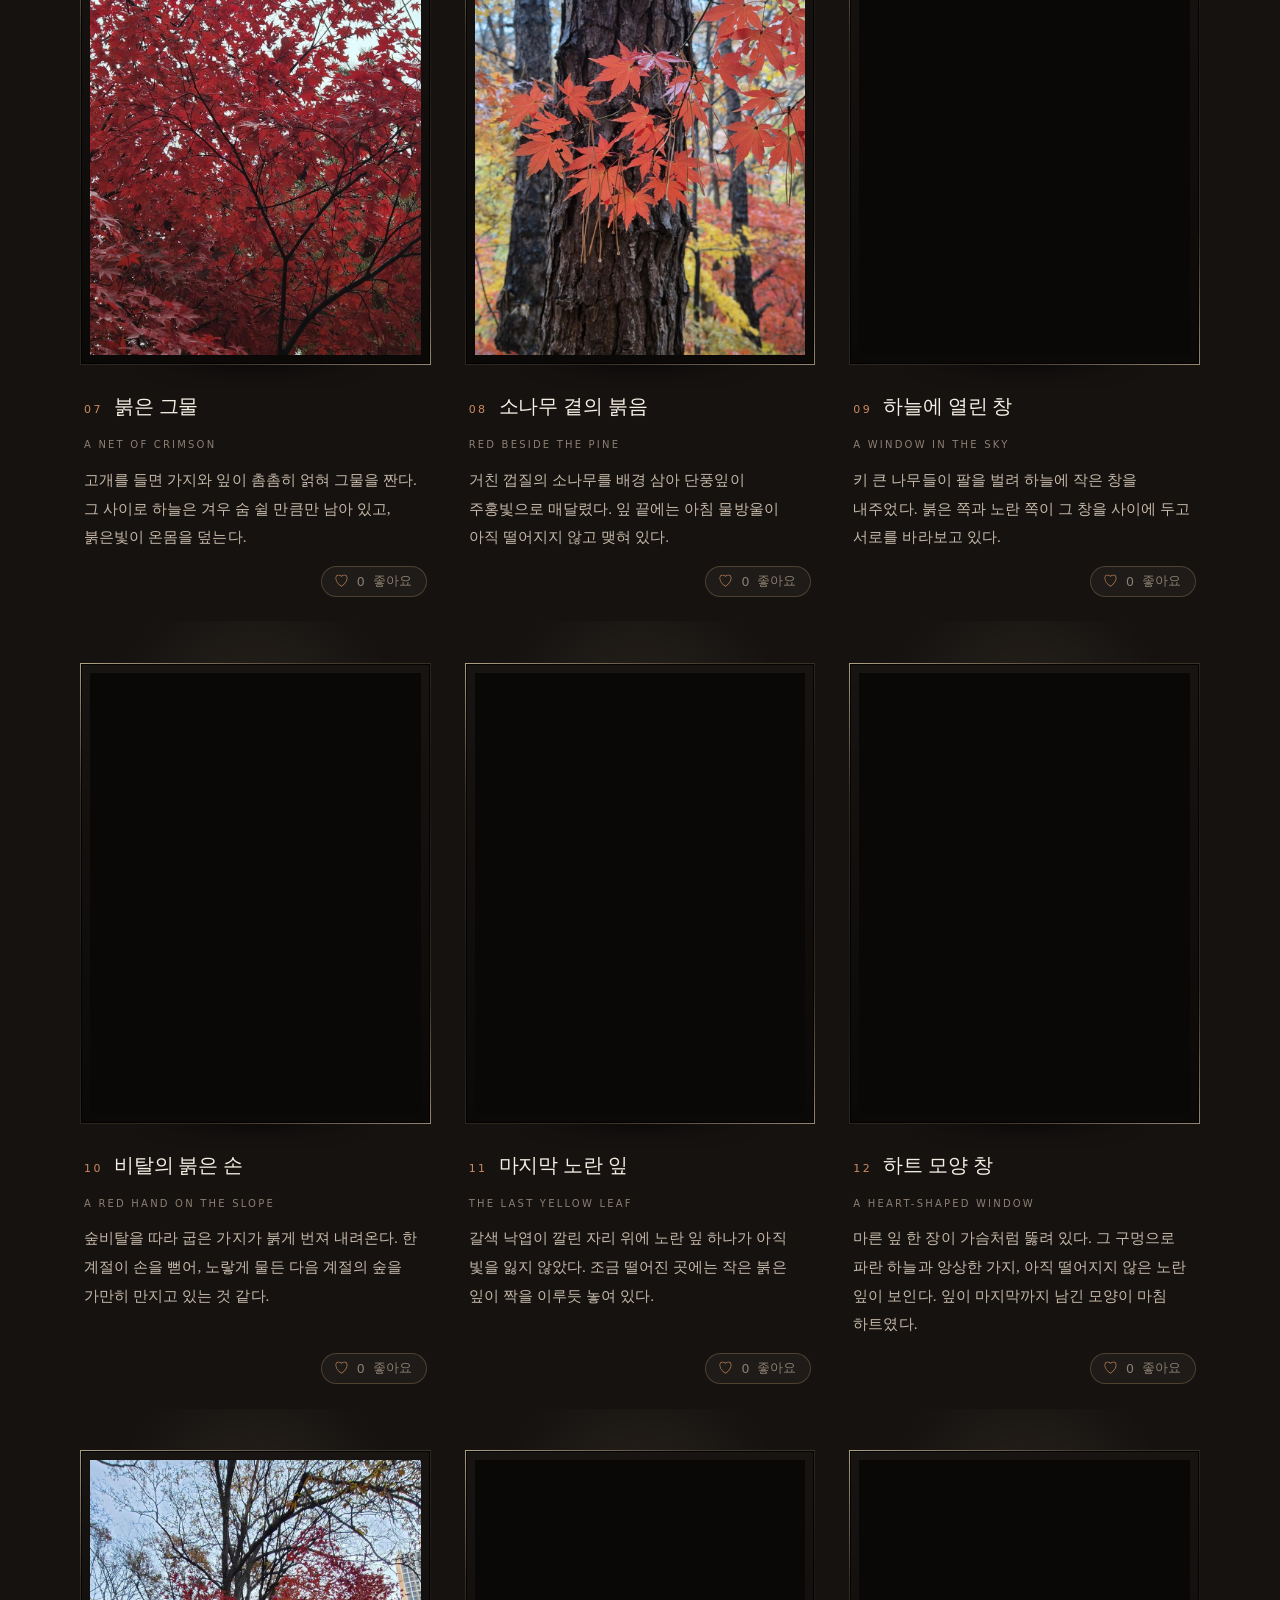
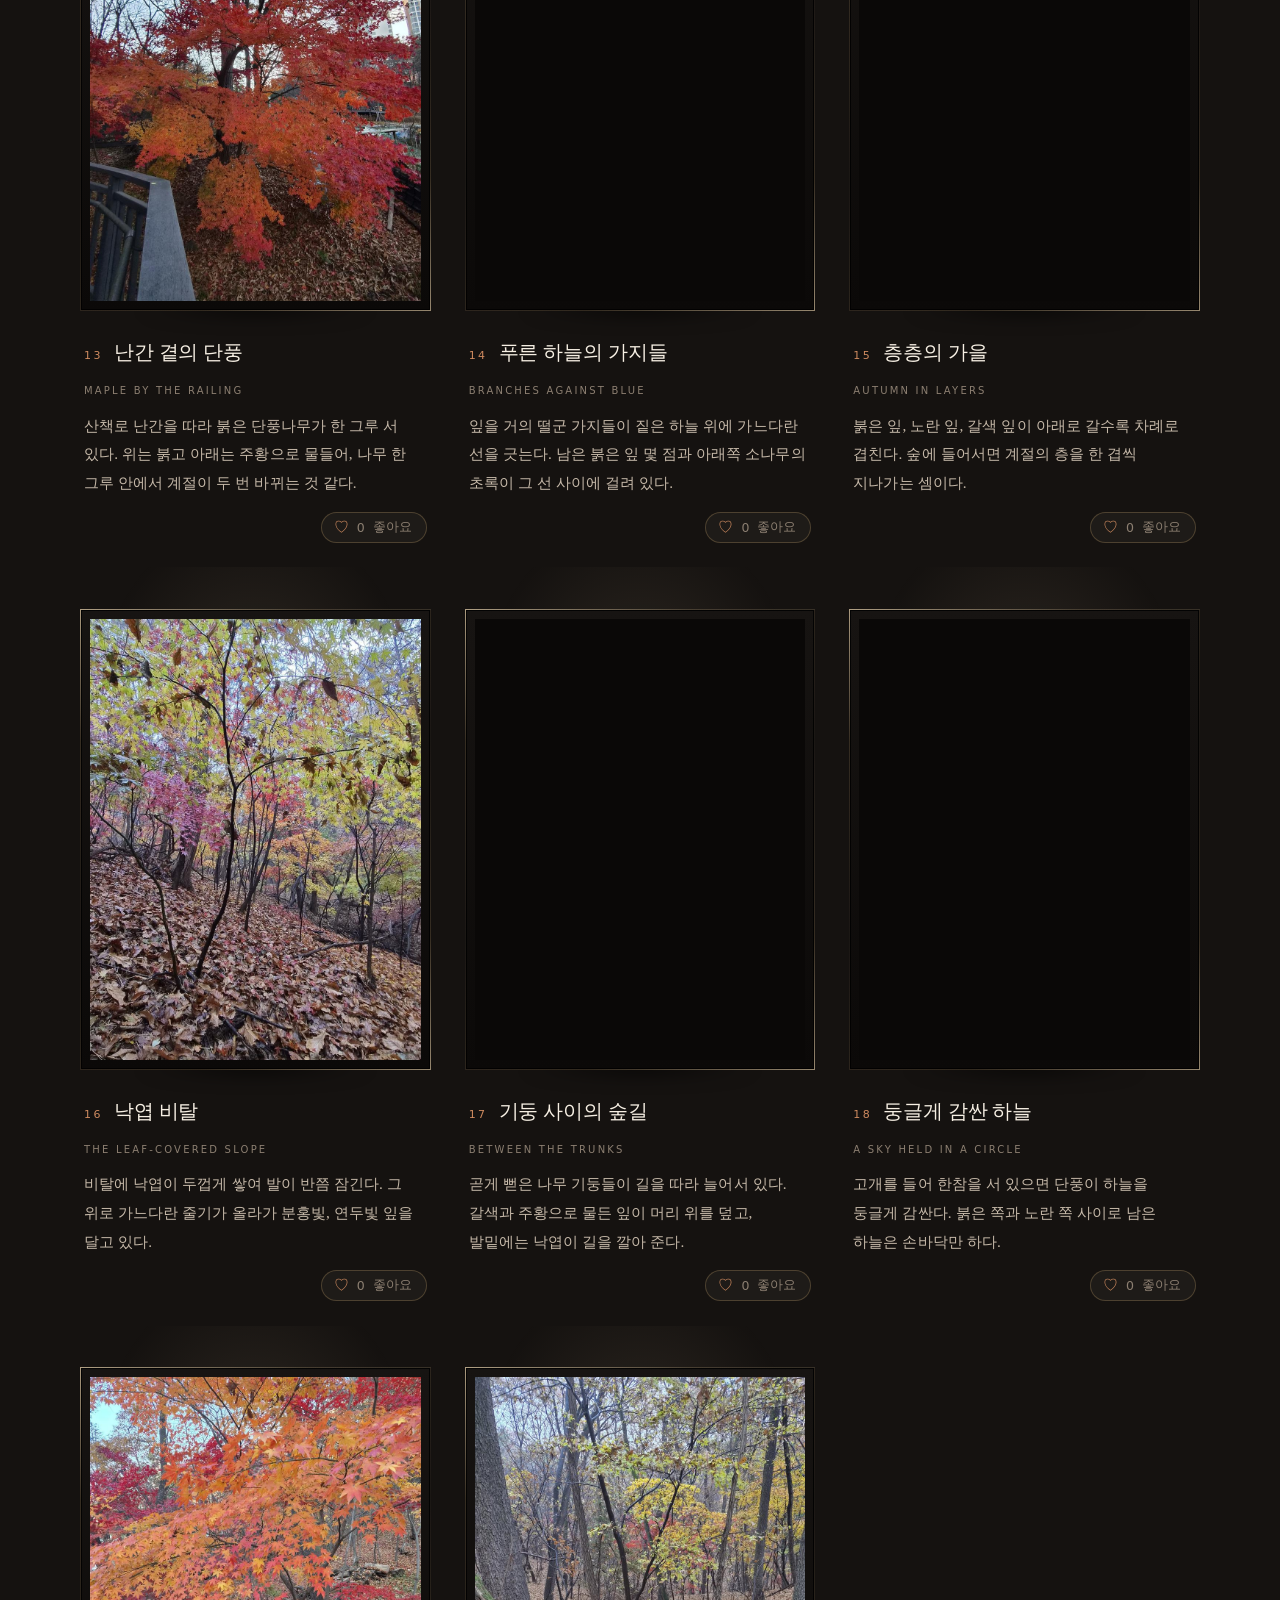
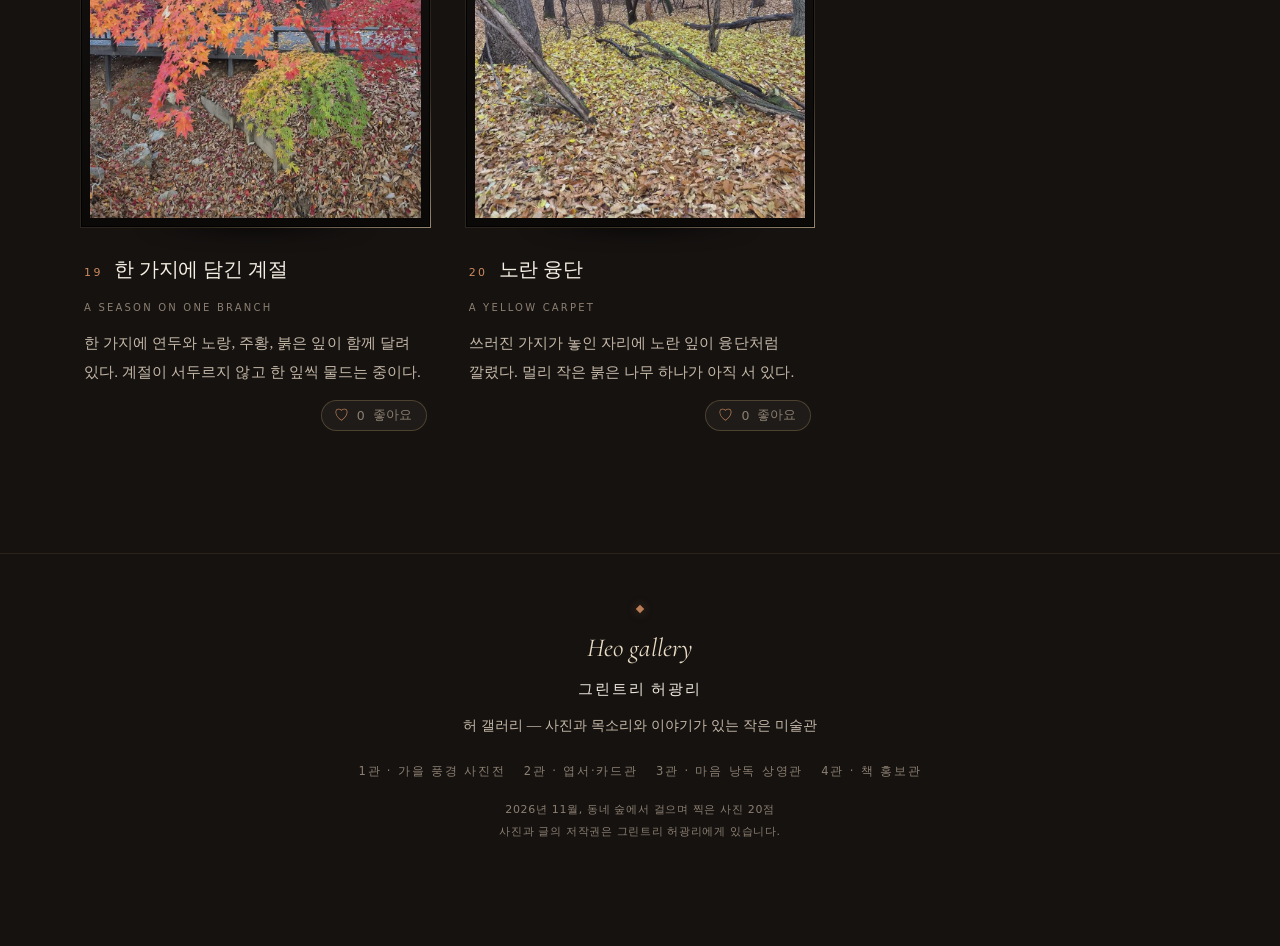
==== commit d89d5a16: "허 갤러리: 로비·1~4관 페이지와 공통 디자인(필기체 로고·슬림 액자·드뷔시 달빛) 1관 가을 풍경 사진전, 2관 엽서·카드관, 3관 마음 낭독 상영관, 4관 책 홍보관의 HTM" ====
--- a/index.html
+++ b/index.html
@@ -3,616 +3,106 @@
 <head>
 <meta charset="utf-8">
 <meta name="viewport" content="width=device-width, initial-scale=1, viewport-fit=cover">
-<meta name="theme-color" content="#141210">
-<title>가을 풍경 미술관 : 숲이 건네는 문장들 — 그린트리 허광리</title>
-<meta name="description" content="매일 아침 맨발로 숲을 걸으며 담은 가을 사진 20점. 그린트리 허광리의 온라인 개인전.">
+<meta name="theme-color" content="#121010">
+<title>허 갤러리 · Heo gallery — 그린트리 허광리</title>
+<meta name="description" content="그린트리 허광리의 온라인 개인 미술관. 가을 숲 사진 20점, 인터랙티브 엽서·카드, 마음 낭독 상영관, 책 홍보관까지 네 개의 관으로 이어집니다.">
 <meta property="og:type" content="website">
-<meta property="og:site_name" content="가을 풍경 미술관">
-<meta property="og:title" content="가을 풍경 미술관 : 숲이 건네는 문장들 — 그린트리 허광리">
-<meta property="og:description" content="매일 아침 맨발로 숲을 걸으며 담은 가을 사진 20점. 그린트리 허광리의 온라인 개인전.">
+<meta property="og:site_name" content="허 갤러리 · Heo gallery">
+<meta property="og:title" content="허 갤러리 · Heo gallery — 그린트리 허광리">
+<meta property="og:description" content="사진과 목소리와 이야기가 있는 작은 미술관. 1관 가을 풍경 사진전에서 시작해 4관 다음 작품 예고까지.">
 <meta property="og:url" content="https://greentree-sudo.github.io/autumn-gallery/">
 <meta property="og:image" content="https://greentree-sudo.github.io/autumn-gallery/images/w01.jpg">
 <meta property="og:image:width" content="900">
 <meta property="og:image:height" content="1200">
 <meta property="og:image:alt" content="잎이 진 나무들 사이에서 홀로 붉은 단풍나무">
-<meta name="twitter:card" content="summary">
-<link rel="icon" href="data:,">
-<style>
-:root{
-  --wall:#17130F;
-  --wall-2:#131110;
-  --wall-3:#0E0C0A;
-  --ink:#F4EDE2;
-  --ink-soft:#C8BDB0;
-  --ink-mute:#9A8C7C;
-  --terra:#D4845A;
-  --gold:#C9A46B;
-  --line:rgba(201,164,107,.30);
-  --line-soft:rgba(201,164,107,.16);
-  --wood-hi:#6A4D36;
-  --wood-md:#4A3525;
-  --wood-lo:#33241A;
-  --mat-hi:#F0E9DA;
-  --mat-lo:#E1D7C4;
-  --mat-in:#EAE2D3;
-  --glass:rgba(26,21,17,.72);
-  --serif:"NanumMyeongjo","Nanum Myeongjo","Nanum MyeongjoOTF","Noto Serif KR","Noto Serif CJK KR","Source Han Serif K","본명조","AppleMyungjo","Batang","바탕",serif;
-  --sans:"Apple SD Gothic Neo","Malgun Gothic","맑은 고딕","Noto Sans KR",system-ui,-apple-system,"Segoe UI",sans-serif;
-}
-*,*::before,*::after{box-sizing:border-box}
-html{-webkit-text-size-adjust:100%;background:#131110}
-body{
-  margin:0;
-  color:var(--ink);
-  background-color:var(--wall);
-  background-image:
-    radial-gradient(1200px 640px at 50% -10%, rgba(255,214,160,.085) 0%, rgba(255,214,160,0) 64%),
-    radial-gradient(900px 520px at 84% 6%, rgba(201,164,107,.045), rgba(201,164,107,0) 68%),
-    radial-gradient(1000px 700px at 8% 62%, rgba(212,132,90,.035), rgba(212,132,90,0) 70%),
-    radial-gradient(140% 100% at 50% 46%, rgba(0,0,0,0) 44%, rgba(0,0,0,.38) 100%),
-    linear-gradient(180deg,#191410 0%, #131110 46%, #17130F 100%);
-  background-attachment:fixed, fixed, fixed, fixed, fixed;
-  font-family:var(--serif);
-  font-size:16px;
-  line-height:1.78;
-  letter-spacing:.005em;
-  -webkit-font-smoothing:antialiased;
-  overflow-x:hidden;
-}
-body.lock{overflow:hidden}
-img{max-width:100%}
-::selection{background:rgba(212,132,90,.34);color:#FFF6E9}
-
-/* 벽면의 미세한 입자감 (외부 요청 없음) */
-body::before{
-  content:"";
-  position:fixed;inset:0;z-index:0;pointer-events:none;
-  background-image:url("data:image/svg+xml,%3Csvg xmlns='http://www.w3.org/2000/svg' width='180' height='180'%3E%3Cfilter id='n'%3E%3CfeTurbulence type='fractalNoise' baseFrequency='0.9' numOctaves='3' stitchTiles='stitch'/%3E%3CfeColorMatrix type='saturate' values='0'/%3E%3C/filter%3E%3Crect width='180' height='180' filter='url(%23n)' opacity='0.55'/%3E%3C/svg%3E");
-  background-size:180px 180px;
-  opacity:.085;
-}
-header,main,footer{position:relative;z-index:1}
-
-/* ---------- hero ---------- */
-.hero{
-  position:relative;
-  padding:clamp(48px,8vw,96px) 22px clamp(34px,4.5vw,54px);
-  text-align:center;
-  overflow:hidden;
-}
-.hero::before{
-  content:"";
-  position:absolute;inset:0;
-  background-image:
-    radial-gradient(620px 420px at 50% -4%, rgba(255,228,186,.13), rgba(255,228,186,0) 68%),
-    radial-gradient(460px 320px at 16% 30%, rgba(212,132,90,.06), transparent 70%),
-    radial-gradient(520px 340px at 86% 12%, rgba(201,164,107,.07), transparent 72%);
-  -webkit-mask-image:linear-gradient(180deg,#000 0%,#000 70%,rgba(0,0,0,0) 100%);
-  mask-image:linear-gradient(180deg,#000 0%,#000 70%,rgba(0,0,0,0) 100%);
-  pointer-events:none;
-}
-.hero-in{position:relative;max-width:900px;margin:0 auto}
-.eyebrow{
-  margin:0 0 22px;
-  font-family:var(--sans);
-  font-size:12px;
-  letter-spacing:.34em;
-  color:var(--gold);
-  text-transform:uppercase;
-}
-h1{
-  margin:0;
-  font-weight:400;
-  font-size:clamp(27px,4.4vw,46px);
-  line-height:1.42;
-  letter-spacing:-.01em;
-  word-break:keep-all;
-}
-h1 .sep{color:var(--terra);font-size:.82em;margin:0 .12em;vertical-align:.04em}
-h1 .l2{color:#EADFCE}
-.hero-en{
-  margin:18px 0 0;
-  font-family:var(--sans);
-  font-size:11.5px;
-  letter-spacing:.26em;
-  color:var(--ink-mute);
-  line-height:1.9;
-}
-.orn{
-  display:flex;align-items:center;justify-content:center;gap:14px;
-  margin:28px auto 24px;max-width:300px;
-}
-.orn span{display:block;height:1px;flex:1;background:linear-gradient(90deg,transparent,var(--line),transparent)}
-.orn i{display:block;width:7px;height:7px;background:var(--terra);transform:rotate(45deg);opacity:.95;box-shadow:0 0 12px rgba(212,132,90,.55)}
-.artist{
-  margin:0;
-  font-size:17px;
-  letter-spacing:.14em;
-  color:var(--ink);
-}
-.artist small{display:block;font-family:var(--sans);font-size:10.5px;letter-spacing:.24em;color:var(--gold);margin-top:7px}
-.greeting{
-  max-width:600px;
-  margin:24px auto 0;
-  font-size:16px;
-  line-height:1.95;
-  color:var(--ink-soft);
-  word-break:keep-all;
-  text-wrap:balance;
-}
-.greeting .lead{color:var(--ink)}
-.hero-meta{
-  margin:30px 0 0;
-  font-family:var(--sans);
-  font-size:11.5px;
-  letter-spacing:.18em;
-  color:var(--ink-mute);
-}
-.hero-meta b{font-weight:500;color:var(--gold)}
-.scroll-cue{
-  margin:34px auto 0;width:1px;height:44px;
-  background:linear-gradient(180deg,var(--line),transparent);
-  position:relative;
-}
-.scroll-cue::after{
-  content:"";position:absolute;left:50%;bottom:-3px;width:5px;height:5px;
-  margin-left:-2.5px;border-right:1px solid var(--gold);border-bottom:1px solid var(--gold);
-  transform:rotate(45deg);
-}
-
-/* ---------- gallery ---------- */
-.gallery{padding:0 20px 30px}
-.wrap{max-width:1160px;margin:0 auto}
-.section-head{
-  display:flex;align-items:center;gap:18px;
-  margin:6px 0 clamp(30px,4vw,48px);
-}
-.section-head .rule{flex:1;height:1px;background:var(--line-soft)}
-.section-head p{
-  margin:0;font-family:var(--sans);font-size:11.5px;letter-spacing:.3em;
-  color:var(--gold);white-space:nowrap;
-}
-.grid{
-  display:grid;
-  grid-template-columns:1fr;
-  gap:clamp(40px,5vw,54px);
-}
-
-/* ---------- work card ---------- */
-.work{
-  position:relative;
-  margin:0;
-  min-width:0;
-  display:flex;
-  flex-direction:column;
-  animation:rise .95s cubic-bezier(.2,.7,.25,1) both;
-}
-/* 미술관 스포트라이트 — 작품 뒤 은은한 빛 웅덩이(액자 안쪽에만 둔다) */
-.work::before{
-  content:"";
-  position:absolute;inset:0;z-index:0;
-  background:radial-gradient(62% 42% at 50% 30%, rgba(255,226,180,.055), rgba(255,226,180,0) 72%);
-  pointer-events:none;
-}
-.work:nth-child(2){animation-delay:.06s}
-.work:nth-child(3){animation-delay:.12s}
-.work:nth-child(4){animation-delay:.18s}
-.work:nth-child(5){animation-delay:.24s}
-.work:nth-child(6){animation-delay:.3s}
-.work:nth-child(7){animation-delay:.36s}
-.work:nth-child(8){animation-delay:.42s}
-.work:nth-child(9){animation-delay:.48s}
-.work:nth-child(10){animation-delay:.54s}
-.work:nth-child(11){animation-delay:.6s}
-.work:nth-child(12){animation-delay:.66s}
-.work:nth-child(13){animation-delay:.72s}
-.work:nth-child(14){animation-delay:.78s}
-.work:nth-child(15){animation-delay:.84s}
-.work:nth-child(16){animation-delay:.9s}
-.work:nth-child(17){animation-delay:.96s}
-.work:nth-child(18){animation-delay:1.02s}
-.work:nth-child(19){animation-delay:1.08s}
-.work:nth-child(20){animation-delay:1.14s}
-@keyframes rise{from{opacity:0;transform:translateY(16px)}to{opacity:1;transform:none}}
-@media (prefers-reduced-motion:reduce){.work{animation:none}}
-.frame{
-  position:relative;
-  display:block;
-  width:100%;
-  padding:0;
-  border:0;
-  background:none;
-  cursor:zoom-in;
-  font:inherit;
-  color:inherit;
-  text-align:inherit;
-  -webkit-tap-highlight-color:transparent;
-}
-/* 미술관 스포트라이트 — 작품 뒤 은은한 빛 웅덩이 */
-.frame::before{
-  content:"";
-  position:absolute;inset:0;z-index:0;
-  background:radial-gradient(50% 40% at 50% 34%, rgba(255,226,180,.06), rgba(255,226,180,0) 72%);
-  pointer-events:none;
-  opacity:.8;
-  transition:opacity .55s ease;
-}
-.frame:hover::before{opacity:1}
-.wood{
-  position:relative;z-index:1;
-  display:block;
-  padding:clamp(8px,1.4vw,11px);
-  background:
-    linear-gradient(180deg, rgba(255,236,205,.05), rgba(0,0,0,.12)),
-    repeating-linear-gradient(92deg,
-      rgba(255,226,190,.055) 0 1px, rgba(0,0,0,.10) 1px 2px,
-      rgba(0,0,0,0) 2px 6px, rgba(255,226,190,.035) 6px 7px,
-      rgba(0,0,0,0) 7px 13px),
-    linear-gradient(135deg,var(--wood-hi) 0%,var(--wood-md) 40%,var(--wood-lo) 63%,#5B4530 100%);
-  box-shadow:
-    0 30px 48px -26px rgba(0,0,0,.9),
-    0 6px 14px -8px rgba(0,0,0,.75),
-    0 0 70px -14px rgba(255,214,160,.14),
-    0 0 0 1px rgba(0,0,0,.45),
-    inset 0 0 0 1px rgba(0,0,0,.5),
-    inset 0 0 0 3px rgba(255,236,205,.11);
-  transition:box-shadow .5s ease, transform .5s cubic-bezier(.2,.7,.25,1);
-}
-.frame:hover .wood{
-  transform:translateY(-3px);
-  box-shadow:
-    0 34px 54px -26px rgba(0,0,0,.95),
-    0 6px 16px -8px rgba(0,0,0,.8),
-    0 0 34px -6px rgba(255,214,160,.12),
-    0 0 0 1px rgba(201,164,107,.14),
-    inset 0 0 0 1px rgba(0,0,0,.5),
-    inset 0 0 0 3px rgba(255,236,205,.18);
-}
-.frame:focus-visible{outline:none}
-.frame:focus-visible .wood{
-  box-shadow:
-    0 0 0 3px rgba(212,132,90,.55),
-    0 30px 48px -26px rgba(0,0,0,.9);
-}
-.mat{
-  display:block;
-  padding:clamp(10px,1.8vw,17px);
-  background:linear-gradient(180deg,var(--mat-hi) 0%,var(--mat-lo) 100%);
-  box-shadow:inset 0 0 0 1px rgba(0,0,0,.32), inset 0 1px 0 rgba(255,255,255,.5), 0 0 0 1px rgba(201,164,107,.4);
-}
-.mat img{
-  display:block;
-  width:100%;
-  height:auto;
-  aspect-ratio:3 / 4;
-  object-fit:contain;
-  background:var(--mat-in);
-  box-shadow:0 0 0 1px rgba(0,0,0,.42), 0 3px 10px -4px rgba(0,0,0,.6);
-}
-.plaque{
-  position:relative;z-index:1;
-  display:flex;
-  flex-direction:column;
-  flex:1 1 auto;
-  margin-top:clamp(16px,2vw,22px);
-  padding:clamp(16px,2vw,22px) clamp(4px,1vw,8px) 0;
-  border-top:1px solid var(--line-soft);
-}
-.plaque-top{display:flex;align-items:baseline;gap:12px;flex-wrap:wrap}
-.no{
-  font-family:var(--sans);
-  font-size:12px;
-  letter-spacing:.2em;
-  color:var(--terra);
-  font-variant-numeric:tabular-nums;
-}
-.plaque h2{
-  margin:0;
-  font-weight:400;
-  font-size:clamp(19px,2vw,21px);
-  letter-spacing:-.005em;
-  line-height:1.5;
-  color:#F6EFE3;
-}
-.plaque .en{
-  margin:3px 0 0;
-  flex-basis:100%;
-  font-family:var(--sans);
-  font-size:10.5px;
-  letter-spacing:.22em;
-  color:var(--ink-mute);
-  text-transform:uppercase;
-}
-.note{
-  margin:12px 0 0;
-  font-size:16px;
-  line-height:1.85;
-  color:var(--ink-soft);
-  word-break:keep-all;
-}
-.like-row{display:flex;align-items:center;justify-content:flex-end;margin-top:auto;padding-top:14px}
-.like{
-  display:inline-flex;align-items:center;gap:8px;
-  padding:7px 15px 7px 13px;
-  border:1px solid var(--line);
-  border-radius:999px;
-  background:rgba(255,240,215,.045);
-  color:var(--ink-mute);
-  font-family:var(--sans);
-  font-size:13px;
-  letter-spacing:.02em;
-  cursor:pointer;
-  -webkit-backdrop-filter:blur(6px);
-  backdrop-filter:blur(6px);
-  transition:border-color .3s ease, background .3s ease, color .3s ease, transform .18s ease;
-  -webkit-tap-highlight-color:transparent;
-}
-.like:hover{border-color:rgba(212,132,90,.62);background:rgba(212,132,90,.1);color:#E9A781}
-.like:active{transform:scale(.97)}
-.like .heart{
-  font-family:var(--serif);
-  font-size:16px;
-  line-height:1;
-  color:var(--terra);
-  transition:transform .25s cubic-bezier(.2,1.4,.4,1);
-  transform-origin:center;
-}
-.like .cnt{font-variant-numeric:tabular-nums;min-width:1ch;text-align:center}
-.like.on{border-color:rgba(212,132,90,.6);background:rgba(212,132,90,.16);color:#F0B090}
-.like.on .heart{transform:scale(1.12)}
-.like:focus-visible{outline:2px solid rgba(212,132,90,.6);outline-offset:3px}
-
-.hint{
-  margin:0 auto 8px;
-  text-align:center;
-  font-family:var(--sans);
-  font-size:12.5px;
-  letter-spacing:.04em;
-  color:var(--ink-mute);
-  line-height:1.9;
-}
-.m-only{display:none}
-.hint kbd{
-  font-family:var(--sans);
-  font-size:11px;
-  border:1px solid var(--line);
-  border-bottom-width:2px;
-  border-radius:4px;
-  padding:1px 5px;
-  color:var(--gold);
-  background:rgba(255,240,215,.04);
-}
-
-/* ---------- footer ---------- */
-.foot{
-  margin-top:clamp(56px,8vw,96px);
-  padding:clamp(34px,5vw,52px) 22px clamp(96px,12vw,120px);
-  border-top:1px solid var(--line-soft);
-  text-align:center;
-}
-.foot .mark{width:7px;height:7px;background:var(--terra);transform:rotate(45deg);margin:0 auto 22px;opacity:.9;box-shadow:0 0 12px rgba(212,132,90,.5)}
-.foot p{margin:0;font-size:15px;color:var(--ink-soft);line-height:1.95;word-break:keep-all}
-.foot .name{font-size:16px;letter-spacing:.1em;color:var(--ink);margin-bottom:6px}
-.foot .fine{margin-top:18px;font-family:var(--sans);font-size:11.5px;letter-spacing:.06em;color:var(--ink-mute);line-height:1.9}
-
-/* ---------- bgm ---------- */
-.bgm{position:fixed;right:18px;bottom:18px;z-index:60;max-width:calc(100vw - 36px)}
-.bgm audio{display:none}
-.bgm-btn{
-  display:flex;align-items:center;gap:11px;
-  width:auto;max-width:100%;
-  padding:10px 16px 10px 12px;
-  border:1px solid rgba(201,164,107,.4);
-  border-radius:999px;
-  background:var(--glass);
-  -webkit-backdrop-filter:blur(14px) saturate(1.15);
-  backdrop-filter:blur(14px) saturate(1.15);
-  box-shadow:0 16px 34px -16px rgba(0,0,0,.95), 0 1px 0 rgba(255,236,205,.12) inset;
-  color:var(--ink);
-  font-family:var(--sans);
-  cursor:pointer;
-  transition:background .3s ease, border-color .3s ease, box-shadow .3s ease, transform .2s ease;
-  -webkit-tap-highlight-color:transparent;
-}
-.bgm-btn:hover{border-color:rgba(212,132,90,.62);background:rgba(32,26,21,.82);box-shadow:0 18px 38px -16px rgba(0,0,0,1), 0 0 22px -8px rgba(255,214,160,.18)}
-.bgm-btn:active{transform:scale(.985)}
-.bgm-btn:focus-visible{outline:2px solid rgba(212,132,90,.6);outline-offset:3px}
-.bgm-icon{
-  display:grid;place-items:center;
-  width:28px;height:28px;flex:0 0 28px;
-  border-radius:50%;
-  background:radial-gradient(circle at 35% 30%,#D4956A,#A85E33);
-  color:#1A120C;
-  font-size:10px;
-  letter-spacing:.5px;
-  line-height:1;
-  padding-left:1px;
-  box-shadow:0 2px 8px -2px rgba(0,0,0,.8), inset 0 1px 0 rgba(255,236,205,.45);
-}
-.bgm-text{display:flex;flex-direction:column;align-items:flex-start;line-height:1.35;min-width:0}
-.bgm-text b{font-weight:500;font-size:12.5px;letter-spacing:.01em;white-space:nowrap;overflow:hidden;text-overflow:ellipsis;max-width:100%}
-.bgm-text i{font-style:normal;font-size:10.5px;letter-spacing:.12em;color:var(--ink-mute);margin-top:2px}
-.bgm.playing .bgm-text i{color:#E9A781}
-.bgm-eq{display:flex;align-items:flex-end;gap:2px;height:14px;margin-left:2px;opacity:.45}
-.bgm-eq i{display:block;width:2px;height:4px;background:var(--gold);border-radius:1px}
-.bgm.playing .bgm-eq{opacity:1}
-.bgm.playing .bgm-eq i{animation:eq 1.1s ease-in-out infinite}
-.bgm.playing .bgm-eq i:nth-child(2){animation-delay:.18s}
-.bgm.playing .bgm-eq i:nth-child(3){animation-delay:.36s}
-@keyframes eq{0%,100%{height:4px}50%{height:13px}}
-@media (prefers-reduced-motion:reduce){.bgm.playing .bgm-eq i{animation:none;height:9px}}
-
-/* ---------- lightbox ---------- */
-.lb{
-  position:fixed;inset:0;z-index:100;
-  display:grid;
-  grid-template-rows:1fr auto;
-  background:#100E0C;
-  color:#F3ECE0;
-  opacity:0;
-  transition:opacity .32s ease;
-}
-.lb[hidden]{display:none}
-.lb.open{opacity:1}
-.lb-back{position:absolute;inset:0;border:0;padding:0;background:none;cursor:zoom-out}
-.lb-top{
-  position:absolute;top:0;left:0;right:0;z-index:3;
-  display:flex;align-items:center;justify-content:space-between;
-  padding:14px 16px;
-  pointer-events:none;
-}
-.lb-top .lb-count{
-  font-family:var(--sans);font-size:11.5px;letter-spacing:.24em;color:rgba(243,236,224,.6);
-  font-variant-numeric:tabular-nums;
-}
-.lb-close{
-  pointer-events:auto;
-  width:42px;height:42px;
-  border:1px solid rgba(243,236,224,.28);
-  border-radius:50%;
-  background:rgba(255,255,255,.04);
-  color:#F3ECE0;
-  font-family:var(--serif);
-  font-size:22px;line-height:1;
-  cursor:pointer;
-  transition:background .25s ease,border-color .25s ease;
-}
-.lb-close:hover{background:rgba(255,255,255,.12);border-color:rgba(243,236,224,.5)}
-.lb-stage{
-  position:relative;
-  display:flex;align-items:center;justify-content:center;
-  padding:56px 16px 8px;
-  min-height:0;
-  z-index:1;
-}
-.lb-fig{
-  margin:0;
-  display:flex;align-items:center;justify-content:center;
-  width:100%;height:100%;
-  min-height:0;
-}
-.lb-fig img{
-  display:block;
-  max-width:100%;
-  max-height:70vh;
-  width:auto;height:auto;
-  object-fit:contain;
-  background:#0B0907;
-  box-shadow:0 30px 80px -30px #000, 0 0 0 1px rgba(201,164,107,.22), 0 0 60px -10px rgba(255,214,160,.08);
-}
-.lb-nav{
-  position:absolute;top:50%;transform:translateY(-50%);
-  width:46px;height:46px;
-  display:grid;place-items:center;
-  border:1px solid rgba(243,236,224,.24);
-  border-radius:50%;
-  background:rgba(24,19,14,.55);
-  color:#F3ECE0;
-  font-family:var(--serif);
-  font-size:26px;line-height:1;
-  padding-bottom:4px;
-  cursor:pointer;
-  z-index:2;
-  transition:background .25s ease,border-color .25s ease;
-  -webkit-tap-highlight-color:transparent;
-}
-.lb-nav:hover{background:rgba(212,132,90,.78);border-color:rgba(212,132,90,.9)}
-.lb-prev{left:8px}
-.lb-next{right:8px}
-.lb-cap{
-  position:relative;z-index:2;
-  padding:16px clamp(18px,4vw,28px) calc(22px + env(safe-area-inset-bottom));
-  border-top:1px solid rgba(201,164,107,.18);
-  background:#13100D;
-  max-height:34vh;
-  overflow-y:auto;
-}
-.lb-cap-in{max-width:720px;margin:0 auto}
-.lb-cap .row{display:flex;align-items:baseline;gap:12px;flex-wrap:wrap}
-.lb-cap .no{color:#D98A65}
-.lb-cap h2{margin:0;font-weight:400;font-size:21px;line-height:1.45;color:#F6EFE3}
-.lb-cap .en{
-  margin:3px 0 0;flex-basis:100%;
-  font-family:var(--sans);font-size:10px;letter-spacing:.22em;
-  color:rgba(243,236,224,.52);text-transform:uppercase;
-}
-.lb-cap .note{margin:10px 0 0;font-size:15px;line-height:1.8;color:rgba(243,236,224,.8)}
-.lb-cap .like-row{margin-top:12px;justify-content:flex-start}
-.lb-cap .like{
-  border-color:rgba(201,164,107,.3);
-  background:rgba(255,240,215,.05);
-  color:rgba(243,236,224,.8);
-}
-.lb-cap .like:hover{border-color:rgba(212,132,90,.7);color:#E9A781}
-.lb-cap .like.on{border-color:rgba(212,132,90,.7);background:rgba(212,132,90,.24);color:#F0B090}
-.lb-cap .like .heart{color:#D4845A}
-
-@media (max-width:719px){
-  .d-only{display:none}
-  .m-only{display:inline}
-  .lb-stage{padding:52px 12px 6px}
-  .lb-fig img{max-height:62vh}
-  .lb-cap{max-height:36vh;padding-left:18px;padding-right:18px}
-  .lb-nav{width:40px;height:40px;font-size:22px}
-  .lb-prev{left:4px}
-  .lb-next{right:4px}
-  .lb-cap h2{font-size:19px}
-}
-
-@media (min-width:720px){
-  .gallery{padding:0 28px 30px}
-  .grid{grid-template-columns:repeat(2,minmax(0,1fr));gap:clamp(44px,5vw,60px) clamp(28px,3.4vw,40px)}
-  .lb-prev{left:22px}
-  .lb-next{right:22px}
-}
-@media (min-width:1080px){
-  .gallery{padding:0 24px 30px}
-  .wrap{max-width:1160px}
-  .grid{grid-template-columns:repeat(3,minmax(0,1fr));gap:64px 36px}
-  .bgm-btn{padding:11px 18px 11px 13px}
-}
-@media (max-width:520px){
-  h1 .l2{display:block;margin-top:.08em}
-}
-@media (max-width:400px){
-  .bgm{right:12px;bottom:12px}
-  .bgm-btn{padding:8px 12px 8px 9px;gap:8px}
-  .bgm-icon{width:24px;height:24px;flex-basis:24px;font-size:9px}
-  .bgm-text b{font-size:11.5px}
-  .bgm-text i{font-size:9.5px;letter-spacing:.08em}
-  .bgm-eq{display:none}
-  .note{font-size:16px}
-  .like-row{justify-content:flex-start}
-}
-</style>
+<meta name="twitter:card" content="summary_large_image">
+<link rel="icon" href="data:image/svg+xml,%3Csvg xmlns='http://www.w3.org/2000/svg' viewBox='0 0 64 64'%3E%3Crect width='64' height='64' fill='%23131110'/%3E%3Ctext x='32' y='47' font-family='Georgia,serif' font-style='italic' font-size='42' fill='%23C9A46B' text-anchor='middle'%3EH%3C/text%3E%3C/svg%3E">
+<link rel="stylesheet" href="assets/gallery.css">
 </head>
 <body>
 
-<header class="hero">
-  <div class="hero-in">
-    <p class="eyebrow">Online Solo Exhibition · 2026</p>
-    <h1>가을 풍경 미술관 <span class="sep">:</span> <span class="l2">숲이 건네는 문장들</span></h1>
-    <p class="hero-en">AUTUMN FOREST GALLERY · BAREFOOT MORNING WALKS</p>
-    <div class="orn" aria-hidden="true"><span></span><i></i><span></span></div>
-    <p class="artist">그린트리 허광리<small>GREEN TREE · HEO GWANG-RI</small></p>
-    <p class="greeting">
-      <span class="lead">매일 아침, 신발을 벗고 동네 숲을 걷습니다.</span><br>
-      걸음을 멈추고 고개를 들면 하늘이 가지 사이로 손을 내밀고, 발밑에는 어제까지 나무에 매달려 있던 잎들이 내려와 있습니다.
-      이 전시는 그 아침들의 기록입니다. 스무 장의 사진 앞에서 잠시 숨을 고르고, 계절이 건네는 문장을 하나씩 읽어 주세요.
-    </p>
-    <p class="hero-meta">사진 <b>20</b>점 · 2026년 11월, 동네 숲</p>
-    <div class="scroll-cue" aria-hidden="true"></div>
+<header class="topbar">
+  <div class="topbar-in">
+    <a class="brand" href="#lobby" aria-label="허 갤러리 처음으로">
+      <span class="b-en">Heo gallery</span><span class="b-ko">허 갤러리</span>
+    </a>
+    <nav class="nav" aria-label="관 이동">
+      <a href="#lobby" data-nav="lobby">로비</a>
+      <a href="#hall1" data-nav="hall1">1관</a>
+      <a href="hall2/">2관</a>
+      <a href="hall3/">3관</a>
+      <a href="hall4/">4관</a>
+    </nav>
   </div>
 </header>
 
-<main class="gallery">
-  <div class="wrap">
-    <div class="section-head"><span class="rule"></span><p>展 · 전시 작품 20점</p><span class="rule"></span></div>
-    <p class="hint"><span class="d-only">액자를 누르면 크게 볼 수 있습니다 · <kbd>←</kbd> <kbd>→</kbd> 로 넘기고 <kbd>ESC</kbd> 로 닫습니다</span><span class="m-only">액자를 누르면 크게 볼 수 있습니다 · 좌우로 넘겨 보세요</span></p>
-    <div class="grid" id="grid">
+<main>
+  <section class="lobby" id="lobby">
+    <div class="lobby-in">
+      <p class="eyebrow">Personal Gallery · 2026</p>
+      <h1 class="wordmark">Heo gallery</h1>
+      <p class="lobby-sub">그린트리 허광리의 작은 미술관</p>
+      <div class="orn" aria-hidden="true"><span></span><i></i><span></span></div>
+      <p class="lobby-name">그린트리 허광리<small>GREEN TREE · HEO GWANG-RI</small></p>
+      <p class="greeting">
+        <span class="lead">매일 아침, 신발을 벗고 동네 숲을 걷습니다.</span><br>
+        걸음마다 만난 빛과 잎, 그리고 그 아침에 읽은 문장들을 한자리에 모았습니다.
+        네 개의 관을 천천히 걸어 보세요. 서두르지 않아도 됩니다.
+      </p>
+      <p class="lobby-meta">사진 <b>20</b>점 · 낭독 영상 <b>4</b>편 · 책 영상 <b>3</b>편 · 엽서·카드 <b>3</b>점</p>
+      <div class="scroll-cue" aria-hidden="true"></div>
+
+      <div class="halls">
+        <a class="hall-card" href="#hall1">
+          <span class="hc-no">Hall Ⅰ</span>
+          <p class="hc-title">가을 풍경 사진전</p>
+          <p class="hc-en">Autumn Forest · Photographs</p>
+          <p class="hc-desc">맨발로 걸은 숲의 가을, 사진 스무 점과 도슨트의 짧은 해설</p>
+          <span class="hc-go">들어가기 <i>→</i></span>
+        </a>
+        <a class="hall-card" href="hall2/">
+          <span class="hc-no">Hall Ⅱ</span>
+          <p class="hc-title">엽서 · 카드관</p>
+          <p class="hc-en">Postcards &amp; Cards</p>
+          <p class="hc-desc">돌리고, 긁고, 넘겨 보는 인터랙티브 엽서 세 점</p>
+          <span class="hc-go">들어가기 <i>→</i></span>
+        </a>
+        <a class="hall-card" href="hall3/">
+          <span class="hc-no">Hall Ⅲ</span>
+          <p class="hc-title">마음 낭독 상영관</p>
+          <p class="hc-en">Recitation Screen</p>
+          <p class="hc-desc">목소리로 읽은 시 네 편, 세로 화면으로 상영합니다</p>
+          <span class="hc-go">들어가기 <i>→</i></span>
+        </a>
+        <a class="hall-card" href="hall4/">
+          <span class="hc-no">Hall Ⅳ</span>
+          <p class="hc-title">책 홍보관</p>
+          <p class="hc-en">Books &amp; Coming Soon</p>
+          <p class="hc-desc">지은 책 세 편의 영상과, 곧 만날 새 그림책 예고</p>
+          <span class="hc-go">들어가기 <i>→</i></span>
+        </a>
+      </div>
+    </div>
+  </section>
+
+  <section id="hall1" style="scroll-margin-top:var(--nav-h)">
+    <header class="hall-hero">
+      <div class="wrap">
+        <p class="hall-kicker">Hall Ⅰ · Photographs</p>
+        <h1 class="hall-title">가을 풍경 사진전 — 숲이 건네는 문장들</h1>
+        <p class="hall-en">Autumn Forest, Sentences the Woods Handed Me</p>
+        <p class="hall-lede">2026년 가을, 동네 숲에서 맨발로 걸으며 담은 스무 장. 액자를 누르면 크게 볼 수 있습니다.</p>
+      </div>
+    </header>
+
+    <div class="gallery">
+      <div class="wrap">
+        <div class="section-rule"><span></span><p>展 · 전시 작품 20점</p><span></span></div>
+        <p class="hint"><span class="d-only">액자를 누르면 크게 볼 수 있습니다 · <kbd>←</kbd> <kbd>→</kbd> 로 넘기고 <kbd>ESC</kbd> 로 닫습니다</span><span class="m-only">액자를 누르면 크게 볼 수 있습니다 · 좌우로 넘겨 보세요</span></p>
+        <div class="grid" id="grid">
       <article class="work" id="w01">
-        <button class="frame" type="button" data-i="0" aria-label="01 혼자 붉은 나무 — 크게 보기">
-          <span class="wood"><span class="mat"><img loading="lazy" src="images/w01.jpg" alt="잎이 진 나무들 사이에서 한 그루 붉은 단풍나무가 파란 하늘을 배경으로 빛난다" width="900" height="1200" decoding="async"></span></span>
+        <button class="frame art" type="button" data-i="0" aria-label="01 혼자 붉은 나무 — 크게 보기">
+          <span class="art-glass"><span class="art-bar"><img src="images/w01.jpg" alt="잎이 진 나무들 사이에서 한 그루 붉은 단풍나무가 파란 하늘을 배경으로 빛난다" width="900" height="1200" decoding="async"></span></span>
         </button>
         <div class="plaque">
           <div class="plaque-top">
@@ -629,8 +119,8 @@
         </div>
       </article>
       <article class="work" id="w02">
-        <button class="frame" type="button" data-i="1" aria-label="02 숲으로 드는 길 — 크게 보기">
-          <span class="wood"><span class="mat"><img loading="lazy" src="images/w02.jpg" alt="붉은 단풍이 늘어선 숲으로 오르는 나무 계단 산책로" width="900" height="1200" decoding="async"></span></span>
+        <button class="frame art" type="button" data-i="1" aria-label="02 숲으로 드는 길 — 크게 보기">
+          <span class="art-glass"><span class="art-bar"><img src="images/w02.jpg" alt="붉은 단풍이 늘어선 숲으로 오르는 나무 계단 산책로" width="900" height="1200" decoding="async"></span></span>
         </button>
         <div class="plaque">
           <div class="plaque-top">
@@ -647,8 +137,8 @@
         </div>
       </article>
       <article class="work" id="w03">
-        <button class="frame" type="button" data-i="2" aria-label="03 하늘이 뚫린 자리 — 크게 보기">
-          <span class="wood"><span class="mat"><img loading="lazy" src="images/w03.jpg" alt="하늘에 들어 올린 마른 갈색 잎, 잎맥을 따라 뚫린 구멍으로 파란 하늘이 보인다" width="900" height="1200" decoding="async"></span></span>
+        <button class="frame art" type="button" data-i="2" aria-label="03 하늘이 뚫린 자리 — 크게 보기">
+          <span class="art-glass"><span class="art-bar"><img src="images/w03.jpg" alt="하늘에 들어 올린 마른 갈색 잎, 잎맥을 따라 뚫린 구멍으로 파란 하늘이 보인다" width="900" height="1200" decoding="async"></span></span>
         </button>
         <div class="plaque">
           <div class="plaque-top">
@@ -665,8 +155,8 @@
         </div>
       </article>
       <article class="work" id="w04">
-        <button class="frame" type="button" data-i="3" aria-label="04 빛을 통과하는 잎 — 크게 보기">
-          <span class="wood"><span class="mat"><img loading="lazy" src="images/w04.jpg" alt="손에 든 마른 잎, 역광을 받아 잎맥이 드러나고 한쪽이 뚫려 있다" width="900" height="1200" decoding="async"></span></span>
+        <button class="frame art" type="button" data-i="3" aria-label="04 빛을 통과하는 잎 — 크게 보기">
+          <span class="art-glass"><span class="art-bar"><img loading="lazy" src="images/w04.jpg" alt="손에 든 마른 잎, 역광을 받아 잎맥이 드러나고 한쪽이 뚫려 있다" width="900" height="1200" decoding="async"></span></span>
         </button>
         <div class="plaque">
           <div class="plaque-top">
@@ -683,8 +173,8 @@
         </div>
       </article>
       <article class="work" id="w05">
-        <button class="frame" type="button" data-i="4" aria-label="05 비 온 뒤의 보도 — 크게 보기">
-          <span class="wood"><span class="mat"><img loading="lazy" src="images/w05.jpg" alt="비에 젖은 어두운 보도블록 위로 작은 붉은 잎과 노란 잎들이 흩어져 있다" width="900" height="1200" decoding="async"></span></span>
+        <button class="frame art" type="button" data-i="4" aria-label="05 비 온 뒤의 보도 — 크게 보기">
+          <span class="art-glass"><span class="art-bar"><img loading="lazy" src="images/w05.jpg" alt="비에 젖은 어두운 보도블록 위로 작은 붉은 잎과 노란 잎들이 흩어져 있다" width="900" height="1200" decoding="async"></span></span>
         </button>
         <div class="plaque">
           <div class="plaque-top">
@@ -701,8 +191,8 @@
         </div>
       </article>
       <article class="work" id="w06">
-        <button class="frame" type="button" data-i="5" aria-label="06 블록 위의 잎들 — 크게 보기">
-          <span class="wood"><span class="mat"><img loading="lazy" src="images/w06.jpg" alt="회색 보도블록 위에 노랗고 갈색으로 물든 큰 잎들이 흩어져 있다" width="900" height="1200" decoding="async"></span></span>
+        <button class="frame art" type="button" data-i="5" aria-label="06 블록 위의 잎들 — 크게 보기">
+          <span class="art-glass"><span class="art-bar"><img loading="lazy" src="images/w06.jpg" alt="회색 보도블록 위에 노랗고 갈색으로 물든 큰 잎들이 흩어져 있다" width="900" height="1200" decoding="async"></span></span>
         </button>
         <div class="plaque">
           <div class="plaque-top">
@@ -719,8 +209,8 @@
         </div>
       </article>
       <article class="work" id="w07">
-        <button class="frame" type="button" data-i="6" aria-label="07 붉은 그물 — 크게 보기">
-          <span class="wood"><span class="mat"><img loading="lazy" src="images/w07.jpg" alt="올려다본 짙은 붉은 단풍나무 수관, 검은 가지가 그물처럼 얽혀 있다" width="900" height="1200" decoding="async"></span></span>
+        <button class="frame art" type="button" data-i="6" aria-label="07 붉은 그물 — 크게 보기">
+          <span class="art-glass"><span class="art-bar"><img loading="lazy" src="images/w07.jpg" alt="올려다본 짙은 붉은 단풍나무 수관, 검은 가지가 그물처럼 얽혀 있다" width="900" height="1200" decoding="async"></span></span>
         </button>
         <div class="plaque">
           <div class="plaque-top">
@@ -737,8 +227,8 @@
         </div>
       </article>
       <article class="work" id="w08">
-        <button class="frame" type="button" data-i="7" aria-label="08 소나무 곁의 붉음 — 크게 보기">
-          <span class="wood"><span class="mat"><img loading="lazy" src="images/w08.jpg" alt="거친 소나무 줄기 앞으로 주홍빛 단풍잎이 매달려 있고 잎에 물방울이 맺혀 있다" width="900" height="1200" decoding="async"></span></span>
+        <button class="frame art" type="button" data-i="7" aria-label="08 소나무 곁의 붉음 — 크게 보기">
+          <span class="art-glass"><span class="art-bar"><img loading="lazy" src="images/w08.jpg" alt="거친 소나무 줄기 앞으로 주홍빛 단풍잎이 매달려 있고 잎에 물방울이 맺혀 있다" width="900" height="1200" decoding="async"></span></span>
         </button>
         <div class="plaque">
           <div class="plaque-top">
@@ -755,8 +245,8 @@
         </div>
       </article>
       <article class="work" id="w09">
-        <button class="frame" type="button" data-i="8" aria-label="09 하늘에 열린 창 — 크게 보기">
-          <span class="wood"><span class="mat"><img loading="lazy" src="images/w09.jpg" alt="위로 올려다본 숲, 왼쪽은 붉은 수관 오른쪽은 노란 수관이고 사이로 하늘이 보인다" width="900" height="1200" decoding="async"></span></span>
+        <button class="frame art" type="button" data-i="8" aria-label="09 하늘에 열린 창 — 크게 보기">
+          <span class="art-glass"><span class="art-bar"><img loading="lazy" src="images/w09.jpg" alt="위로 올려다본 숲, 왼쪽은 붉은 수관 오른쪽은 노란 수관이고 사이로 하늘이 보인다" width="900" height="1200" decoding="async"></span></span>
         </button>
         <div class="plaque">
           <div class="plaque-top">
@@ -773,8 +263,8 @@
         </div>
       </article>
       <article class="work" id="w10">
-        <button class="frame" type="button" data-i="9" aria-label="10 비탈의 붉은 손 — 크게 보기">
-          <span class="wood"><span class="mat"><img loading="lazy" src="images/w10.jpg" alt="붉은 단풍 가지가 노란 숲 비탈 위로 길게 뻗어 내려온 풍경" width="900" height="1200" decoding="async"></span></span>
+        <button class="frame art" type="button" data-i="9" aria-label="10 비탈의 붉은 손 — 크게 보기">
+          <span class="art-glass"><span class="art-bar"><img loading="lazy" src="images/w10.jpg" alt="붉은 단풍 가지가 노란 숲 비탈 위로 길게 뻗어 내려온 풍경" width="900" height="1200" decoding="async"></span></span>
         </button>
         <div class="plaque">
           <div class="plaque-top">
@@ -791,8 +281,8 @@
         </div>
       </article>
       <article class="work" id="w11">
-        <button class="frame" type="button" data-i="10" aria-label="11 마지막 노란 잎 — 크게 보기">
-          <span class="wood"><span class="mat"><img loading="lazy" src="images/w11.jpg" alt="갈색 낙엽이 깔린 땅 위에 노란 잎 하나가 놓여 있고 옆에 작은 붉은 잎이 있다" width="900" height="1200" decoding="async"></span></span>
+        <button class="frame art" type="button" data-i="10" aria-label="11 마지막 노란 잎 — 크게 보기">
+          <span class="art-glass"><span class="art-bar"><img loading="lazy" src="images/w11.jpg" alt="갈색 낙엽이 깔린 땅 위에 노란 잎 하나가 놓여 있고 옆에 작은 붉은 잎이 있다" width="900" height="1200" decoding="async"></span></span>
         </button>
         <div class="plaque">
           <div class="plaque-top">
@@ -809,8 +299,8 @@
         </div>
       </article>
       <article class="work" id="w12">
-        <button class="frame" type="button" data-i="11" aria-label="12 하트 모양 창 — 크게 보기">
-          <span class="wood"><span class="mat"><img loading="lazy" src="images/w12.jpg" alt="하트 모양으로 뚫린 마른 잎 너머로 파란 하늘과 앙상한 가지, 노란 잎이 보인다" width="900" height="1200" decoding="async"></span></span>
+        <button class="frame art" type="button" data-i="11" aria-label="12 하트 모양 창 — 크게 보기">
+          <span class="art-glass"><span class="art-bar"><img loading="lazy" src="images/w12.jpg" alt="하트 모양으로 뚫린 마른 잎 너머로 파란 하늘과 앙상한 가지, 노란 잎이 보인다" width="900" height="1200" decoding="async"></span></span>
         </button>
         <div class="plaque">
           <div class="plaque-top">
@@ -827,8 +317,8 @@
         </div>
       </article>
       <article class="work" id="w13">
-        <button class="frame" type="button" data-i="12" aria-label="13 난간 곁의 단풍 — 크게 보기">
-          <span class="wood"><span class="mat"><img loading="lazy" src="images/w13.jpg" alt="나무 난간 옆에서 위는 붉고 아래는 주황으로 물든 단풍나무가 빛나고 있다" width="900" height="1200" decoding="async"></span></span>
+        <button class="frame art" type="button" data-i="12" aria-label="13 난간 곁의 단풍 — 크게 보기">
+          <span class="art-glass"><span class="art-bar"><img loading="lazy" src="images/w13.jpg" alt="나무 난간 옆에서 위는 붉고 아래는 주황으로 물든 단풍나무가 빛나고 있다" width="900" height="1200" decoding="async"></span></span>
         </button>
         <div class="plaque">
           <div class="plaque-top">
@@ -845,8 +335,8 @@
         </div>
       </article>
       <article class="work" id="w14">
-        <button class="frame" type="button" data-i="13" aria-label="14 푸른 하늘의 가지들 — 크게 보기">
-          <span class="wood"><span class="mat"><img loading="lazy" src="images/w14.jpg" alt="짙은 파란 하늘을 배경으로 앙상한 가지들이 뻗어 있고 붉은 잎과 소나무 초록이 섞여 있다" width="900" height="1200" decoding="async"></span></span>
+        <button class="frame art" type="button" data-i="13" aria-label="14 푸른 하늘의 가지들 — 크게 보기">
+          <span class="art-glass"><span class="art-bar"><img loading="lazy" src="images/w14.jpg" alt="짙은 파란 하늘을 배경으로 앙상한 가지들이 뻗어 있고 붉은 잎과 소나무 초록이 섞여 있다" width="900" height="1200" decoding="async"></span></span>
         </button>
         <div class="plaque">
           <div class="plaque-top">
@@ -863,8 +353,8 @@
         </div>
       </article>
       <article class="work" id="w15">
-        <button class="frame" type="button" data-i="14" aria-label="15 층층의 가을 — 크게 보기">
-          <span class="wood"><span class="mat"><img loading="lazy" src="images/w15.jpg" alt="붉은 단풍과 노란 단풍이 아래로 갈수록 층층이 겹쳐진 깊은 숲" width="900" height="1200" decoding="async"></span></span>
+        <button class="frame art" type="button" data-i="14" aria-label="15 층층의 가을 — 크게 보기">
+          <span class="art-glass"><span class="art-bar"><img loading="lazy" src="images/w15.jpg" alt="붉은 단풍과 노란 단풍이 아래로 갈수록 층층이 겹쳐진 깊은 숲" width="900" height="1200" decoding="async"></span></span>
         </button>
         <div class="plaque">
           <div class="plaque-top">
@@ -881,8 +371,8 @@
         </div>
       </article>
       <article class="work" id="w16">
-        <button class="frame" type="button" data-i="15" aria-label="16 낙엽 비탈 — 크게 보기">
-          <span class="wood"><span class="mat"><img loading="lazy" src="images/w16.jpg" alt="두껍게 쌓인 낙엽 비탈 위로 가느다란 나무들이 서 있고 분홍빛과 연두빛 잎이 섞여 있다" width="900" height="1200" decoding="async"></span></span>
+        <button class="frame art" type="button" data-i="15" aria-label="16 낙엽 비탈 — 크게 보기">
+          <span class="art-glass"><span class="art-bar"><img loading="lazy" src="images/w16.jpg" alt="두껍게 쌓인 낙엽 비탈 위로 가느다란 나무들이 서 있고 분홍빛과 연두빛 잎이 섞여 있다" width="900" height="1200" decoding="async"></span></span>
         </button>
         <div class="plaque">
           <div class="plaque-top">
@@ -899,8 +389,8 @@
         </div>
       </article>
       <article class="work" id="w17">
-        <button class="frame" type="button" data-i="16" aria-label="17 기둥 사이의 숲길 — 크게 보기">
-          <span class="wood"><span class="mat"><img loading="lazy" src="images/w17.jpg" alt="곧게 뻗은 나무 기둥들 사이로 갈색과 주황으로 물든 숲길이 이어진다" width="900" height="1200" decoding="async"></span></span>
+        <button class="frame art" type="button" data-i="16" aria-label="17 기둥 사이의 숲길 — 크게 보기">
+          <span class="art-glass"><span class="art-bar"><img loading="lazy" src="images/w17.jpg" alt="곧게 뻗은 나무 기둥들 사이로 갈색과 주황으로 물든 숲길이 이어진다" width="900" height="1200" decoding="async"></span></span>
         </button>
         <div class="plaque">
           <div class="plaque-top">
@@ -917,8 +407,8 @@
         </div>
       </article>
       <article class="work" id="w18">
-        <button class="frame" type="button" data-i="17" aria-label="18 둥글게 감싼 하늘 — 크게 보기">
-          <span class="wood"><span class="mat"><img loading="lazy" src="images/w18.jpg" alt="올려다본 하늘을 붉고 노란 단풍 수관이 둥글게 감싸고 있다" width="900" height="1200" decoding="async"></span></span>
+        <button class="frame art" type="button" data-i="17" aria-label="18 둥글게 감싼 하늘 — 크게 보기">
+          <span class="art-glass"><span class="art-bar"><img loading="lazy" src="images/w18.jpg" alt="올려다본 하늘을 붉고 노란 단풍 수관이 둥글게 감싸고 있다" width="900" height="1200" decoding="async"></span></span>
         </button>
         <div class="plaque">
           <div class="plaque-top">
@@ -935,8 +425,8 @@
         </div>
       </article>
       <article class="work" id="w19">
-        <button class="frame" type="button" data-i="18" aria-label="19 한 가지에 담긴 계절 — 크게 보기">
-          <span class="wood"><span class="mat"><img loading="lazy" src="images/w19.jpg" alt="연두와 노랑, 주황, 붉은 잎이 한 가지에 어우러진 단풍나무" width="900" height="1200" decoding="async"></span></span>
+        <button class="frame art" type="button" data-i="18" aria-label="19 한 가지에 담긴 계절 — 크게 보기">
+          <span class="art-glass"><span class="art-bar"><img loading="lazy" src="images/w19.jpg" alt="연두와 노랑, 주황, 붉은 잎이 한 가지에 어우러진 단풍나무" width="900" height="1200" decoding="async"></span></span>
         </button>
         <div class="plaque">
           <div class="plaque-top">
@@ -953,8 +443,8 @@
         </div>
       </article>
       <article class="work" id="w20">
-        <button class="frame" type="button" data-i="19" aria-label="20 노란 융단 — 크게 보기">
-          <span class="wood"><span class="mat"><img loading="lazy" src="images/w20.jpg" alt="노란 낙엽이 융단처럼 깔린 숲 비탈과 쓰러진 가지, 멀리 붉은 나무가 보인다" width="900" height="1200" decoding="async"></span></span>
+        <button class="frame art" type="button" data-i="19" aria-label="20 노란 융단 — 크게 보기">
+          <span class="art-glass"><span class="art-bar"><img loading="lazy" src="images/w20.jpg" alt="노란 낙엽이 융단처럼 깔린 숲 비탈과 쓰러진 가지, 멀리 붉은 나무가 보인다" width="900" height="1200" decoding="async"></span></span>
         </button>
         <div class="plaque">
           <div class="plaque-top">
@@ -970,22 +460,31 @@
           </div>
         </div>
       </article>
+        </div>
+      </div>
     </div>
-  </div>
+  </section>
 </main>
 
 <footer class="foot">
   <div class="mark" aria-hidden="true"></div>
+  <p class="f-en">Heo gallery</p>
   <p class="name">그린트리 허광리</p>
-  <p>가을 풍경 미술관 — 숲이 건네는 문장들</p>
-  <p class="fine">2026년 11월, 동네 숲에서 걸으며 찍은 사진 20점<br>이 페이지는 인터넷 연결 없이 열리는 단일 파일입니다. 사진과 음악이 모두 안에 담겨 있습니다.</p>
+  <p>허 갤러리 — 사진과 목소리와 이야기가 있는 작은 미술관</p>
+  <nav class="foot-halls" aria-label="관 이동">
+    <a href="#hall1">1관 · 가을 풍경 사진전</a>
+    <a href="hall2/">2관 · 엽서·카드관</a>
+    <a href="hall3/">3관 · 마음 낭독 상영관</a>
+    <a href="hall4/">4관 · 책 홍보관</a>
+  </nav>
+  <p class="fine">2026년 11월, 동네 숲에서 걸으며 찍은 사진 20점<br>사진과 글의 저작권은 그린트리 허광리에게 있습니다.</p>
 </footer>
 
 <div class="bgm" id="bgmBox">
-  <audio id="bgm" loop preload="auto" src="bgm.mp3"></audio>
-  <button class="bgm-btn" id="bgmBtn" type="button" aria-pressed="false" aria-label="배경 음악 켜기 — 에릭 사티 짐노페디 1번">
+  <audio id="bgm" loop preload="none" src="bgm.mp3"></audio>
+  <button class="bgm-btn" id="bgmBtn" type="button" aria-pressed="false" aria-label="배경 음악 켜기 — 드뷔시 달빛">
     <span class="bgm-icon" aria-hidden="true">▶</span>
-    <span class="bgm-text"><b>에릭 사티 · 짐노페디 1번</b><i id="bgmState">음악 켜기</i></span>
+    <span class="bgm-text"><b>드뷔시 · 달빛</b><i id="bgmState">음악 켜기</i></span>
     <span class="bgm-eq" aria-hidden="true"><i></i><i></i><i></i></span>
   </button>
 </div>
@@ -1014,183 +513,28 @@
   </div>
 </div>
 
+<script>window.HEO_WORKS = [{"no": "01", "title": "혼자 붉은 나무", "en": "The One Red Tree", "note": "잎을 다 떨군 나무들 사이에서 한 그루만 아직 새빨갛다. 아침 햇살이 그 나무에만 먼저 닿은 것처럼, 숲이 마지막으로 남겨 둔 불씨 하나를 보는 것 같다.", "alt": "잎이 진 나무들 사이에서 한 그루 붉은 단풍나무가 파란 하늘을 배경으로 빛난다", "src": "images/w01.jpg"}, {"no": "02", "title": "숲으로 드는 길", "en": "The Path into the Woods", "note": "나무 계단을 오르면 양옆에서 단풍이 길을 열어 준다. 한 걸음 오를 때마다 붉은 잎과 노란 잎이 번갈아 인사를 건넨다.", "alt": "붉은 단풍이 늘어선 숲으로 오르는 나무 계단 산책로", "src": "images/w02.jpg"}, {"no": "03", "title": "하늘이 뚫린 자리", "en": "Where the Sky Got Through", "note": "마른 잎 한 장을 들어 하늘에 대 보았다. 잎맥을 따라 촘촘히 뚫린 구멍마다 파란 하늘이 지나간다. 잃어버린 자리가 오히려 창이 된 잎이다.", "alt": "하늘에 들어 올린 마른 갈색 잎, 잎맥을 따라 뚫린 구멍으로 파란 하늘이 보인다", "src": "images/w03.jpg"}, {"no": "04", "title": "빛을 통과하는 잎", "en": "A Leaf the Light Passes Through", "note": "햇빛을 등지고 든 잎은 바스라질 듯 마른데도 잎맥마다 빛이 흐른다. 손끝에 든 것은 잎 한 장인데, 가을 한 철이 다 비쳐 보인다.", "alt": "손에 든 마른 잎, 역광을 받아 잎맥이 드러나고 한쪽이 뚫려 있다", "src": "images/w04.jpg"}, {"no": "05", "title": "비 온 뒤의 보도", "en": "After the Rain", "note": "밤새 젖은 보도블록 위에 작은 잎들이 하나씩 내려앉았다. 누군가 일부러 놓아 둔 것처럼, 어두운 돌 위에서 붉고 노란 점들이 조용히 빛난다.", "alt": "비에 젖은 어두운 보도블록 위로 작은 붉은 잎과 노란 잎들이 흩어져 있다", "src": "images/w05.jpg"}, {"no": "06", "title": "블록 위의 잎들", "en": "Leaves on the Pavement", "note": "회색 보도블록 사이로 노랗게 물든 잎들이 제 방향대로 흩어져 있다. 오늘 아침은 어느 쪽으로 걸어야 할지 이 잎들이 먼저 정해 둔 것 같다.", "alt": "회색 보도블록 위에 노랗고 갈색으로 물든 큰 잎들이 흩어져 있다", "src": "images/w06.jpg"}, {"no": "07", "title": "붉은 그물", "en": "A Net of Crimson", "note": "고개를 들면 가지와 잎이 촘촘히 얽혀 그물을 짠다. 그 사이로 하늘은 겨우 숨 쉴 만큼만 남아 있고, 붉은빛이 온몸을 덮는다.", "alt": "올려다본 짙은 붉은 단풍나무 수관, 검은 가지가 그물처럼 얽혀 있다", "src": "images/w07.jpg"}, {"no": "08", "title": "소나무 곁의 붉음", "en": "Red Beside the Pine", "note": "거친 껍질의 소나무를 배경 삼아 단풍잎이 주홍빛으로 매달렸다. 잎 끝에는 아침 물방울이 아직 떨어지지 않고 맺혀 있다.", "alt": "거친 소나무 줄기 앞으로 주홍빛 단풍잎이 매달려 있고 잎에 물방울이 맺혀 있다", "src": "images/w08.jpg"}, {"no": "09", "title": "하늘에 열린 창", "en": "A Window in the Sky", "note": "키 큰 나무들이 팔을 벌려 하늘에 작은 창을 내주었다. 붉은 쪽과 노란 쪽이 그 창을 사이에 두고 서로를 바라보고 있다.", "alt": "위로 올려다본 숲, 왼쪽은 붉은 수관 오른쪽은 노란 수관이고 사이로 하늘이 보인다", "src": "images/w09.jpg"}, {"no": "10", "title": "비탈의 붉은 손", "en": "A Red Hand on the Slope", "note": "숲비탈을 따라 굽은 가지가 붉게 번져 내려온다. 한 계절이 손을 뻗어, 노랗게 물든 다음 계절의 숲을 가만히 만지고 있는 것 같다.", "alt": "붉은 단풍 가지가 노란 숲 비탈 위로 길게 뻗어 내려온 풍경", "src": "images/w10.jpg"}, {"no": "11", "title": "마지막 노란 잎", "en": "The Last Yellow Leaf", "note": "갈색 낙엽이 깔린 자리 위에 노란 잎 하나가 아직 빛을 잃지 않았다. 조금 떨어진 곳에는 작은 붉은 잎이 짝을 이루듯 놓여 있다.", "alt": "갈색 낙엽이 깔린 땅 위에 노란 잎 하나가 놓여 있고 옆에 작은 붉은 잎이 있다", "src": "images/w11.jpg"}, {"no": "12", "title": "하트 모양 창", "en": "A Heart-Shaped Window", "note": "마른 잎 한 장이 가슴처럼 뚫려 있다. 그 구멍으로 파란 하늘과 앙상한 가지, 아직 떨어지지 않은 노란 잎이 보인다. 잎이 마지막까지 남긴 모양이 마침 하트였다.", "alt": "하트 모양으로 뚫린 마른 잎 너머로 파란 하늘과 앙상한 가지, 노란 잎이 보인다", "src": "images/w12.jpg"}, {"no": "13", "title": "난간 곁의 단풍", "en": "Maple by the Railing", "note": "산책로 난간을 따라 붉은 단풍나무가 한 그루 서 있다. 위는 붉고 아래는 주황으로 물들어, 나무 한 그루 안에서 계절이 두 번 바뀌는 것 같다.", "alt": "나무 난간 옆에서 위는 붉고 아래는 주황으로 물든 단풍나무가 빛나고 있다", "src": "images/w13.jpg"}, {"no": "14", "title": "푸른 하늘의 가지들", "en": "Branches Against Blue", "note": "잎을 거의 떨군 가지들이 짙은 하늘 위에 가느다란 선을 긋는다. 남은 붉은 잎 몇 점과 아래쪽 소나무의 초록이 그 선 사이에 걸려 있다.", "alt": "짙은 파란 하늘을 배경으로 앙상한 가지들이 뻗어 있고 붉은 잎과 소나무 초록이 섞여 있다", "src": "images/w14.jpg"}, {"no": "15", "title": "층층의 가을", "en": "Autumn in Layers", "note": "붉은 잎, 노란 잎, 갈색 잎이 아래로 갈수록 차례로 겹친다. 숲에 들어서면 계절의 층을 한 겹씩 지나가는 셈이다.", "alt": "붉은 단풍과 노란 단풍이 아래로 갈수록 층층이 겹쳐진 깊은 숲", "src": "images/w15.jpg"}, {"no": "16", "title": "낙엽 비탈", "en": "The Leaf-Covered Slope", "note": "비탈에 낙엽이 두껍게 쌓여 발이 반쯤 잠긴다. 그 위로 가느다란 줄기가 올라가 분홍빛, 연두빛 잎을 달고 있다.", "alt": "두껍게 쌓인 낙엽 비탈 위로 가느다란 나무들이 서 있고 분홍빛과 연두빛 잎이 섞여 있다", "src": "images/w16.jpg"}, {"no": "17", "title": "기둥 사이의 숲길", "en": "Between the Trunks", "note": "곧게 뻗은 나무 기둥들이 길을 따라 늘어서 있다. 갈색과 주황으로 물든 잎이 머리 위를 덮고, 발밑에는 낙엽이 길을 깔아 준다.", "alt": "곧게 뻗은 나무 기둥들 사이로 갈색과 주황으로 물든 숲길이 이어진다", "src": "images/w17.jpg"}, {"no": "18", "title": "둥글게 감싼 하늘", "en": "A Sky Held in a Circle", "note": "고개를 들어 한참을 서 있으면 단풍이 하늘을 둥글게 감싼다. 붉은 쪽과 노란 쪽 사이로 남은 하늘은 손바닥만 하다.", "alt": "올려다본 하늘을 붉고 노란 단풍 수관이 둥글게 감싸고 있다", "src": "images/w18.jpg"}, {"no": "19", "title": "한 가지에 담긴 계절", "en": "A Season on One Branch", "note": "한 가지에 연두와 노랑, 주황, 붉은 잎이 함께 달려 있다. 계절이 서두르지 않고 한 잎씩 물드는 중이다.", "alt": "연두와 노랑, 주황, 붉은 잎이 한 가지에 어우러진 단풍나무", "src": "images/w19.jpg"}, {"no": "20", "title": "노란 융단", "en": "A Yellow Carpet", "note": "쓰러진 가지가 놓인 자리에 노란 잎이 융단처럼 깔렸다. 멀리 작은 붉은 나무 하나가 아직 서 있다.", "alt": "노란 낙엽이 융단처럼 깔린 숲 비탈과 쓰러진 가지, 멀리 붉은 나무가 보인다", "src": "images/w20.jpg"}];</script>
+<script src="assets/gallery.js"></script>
 <script>
 (function(){
   "use strict";
-  var WORKS = [{"no": "01", "title": "혼자 붉은 나무", "en": "The One Red Tree", "note": "잎을 다 떨군 나무들 사이에서 한 그루만 아직 새빨갛다. 아침 햇살이 그 나무에만 먼저 닿은 것처럼, 숲이 마지막으로 남겨 둔 불씨 하나를 보는 것 같다.", "alt": "잎이 진 나무들 사이에서 한 그루 붉은 단풍나무가 파란 하늘을 배경으로 빛난다"}, {"no": "02", "title": "숲으로 드는 길", "en": "The Path into the Woods", "note": "나무 계단을 오르면 양옆에서 단풍이 길을 열어 준다. 한 걸음 오를 때마다 붉은 잎과 노란 잎이 번갈아 인사를 건넨다.", "alt": "붉은 단풍이 늘어선 숲으로 오르는 나무 계단 산책로"}, {"no": "03", "title": "하늘이 뚫린 자리", "en": "Where the Sky Got Through", "note": "마른 잎 한 장을 들어 하늘에 대 보았다. 잎맥을 따라 촘촘히 뚫린 구멍마다 파란 하늘이 지나간다. 잃어버린 자리가 오히려 창이 된 잎이다.", "alt": "하늘에 들어 올린 마른 갈색 잎, 잎맥을 따라 뚫린 구멍으로 파란 하늘이 보인다"}, {"no": "04", "title": "빛을 통과하는 잎", "en": "A Leaf the Light Passes Through", "note": "햇빛을 등지고 든 잎은 바스라질 듯 마른데도 잎맥마다 빛이 흐른다. 손끝에 든 것은 잎 한 장인데, 가을 한 철이 다 비쳐 보인다.", "alt": "손에 든 마른 잎, 역광을 받아 잎맥이 드러나고 한쪽이 뚫려 있다"}, {"no": "05", "title": "비 온 뒤의 보도", "en": "After the Rain", "note": "밤새 젖은 보도블록 위에 작은 잎들이 하나씩 내려앉았다. 누군가 일부러 놓아 둔 것처럼, 어두운 돌 위에서 붉고 노란 점들이 조용히 빛난다.", "alt": "비에 젖은 어두운 보도블록 위로 작은 붉은 잎과 노란 잎들이 흩어져 있다"}, {"no": "06", "title": "블록 위의 잎들", "en": "Leaves on the Pavement", "note": "회색 보도블록 사이로 노랗게 물든 잎들이 제 방향대로 흩어져 있다. 오늘 아침은 어느 쪽으로 걸어야 할지 이 잎들이 먼저 정해 둔 것 같다.", "alt": "회색 보도블록 위에 노랗고 갈색으로 물든 큰 잎들이 흩어져 있다"}, {"no": "07", "title": "붉은 그물", "en": "A Net of Crimson", "note": "고개를 들면 가지와 잎이 촘촘히 얽혀 그물을 짠다. 그 사이로 하늘은 겨우 숨 쉴 만큼만 남아 있고, 붉은빛이 온몸을 덮는다.", "alt": "올려다본 짙은 붉은 단풍나무 수관, 검은 가지가 그물처럼 얽혀 있다"}, {"no": "08", "title": "소나무 곁의 붉음", "en": "Red Beside the Pine", "note": "거친 껍질의 소나무를 배경 삼아 단풍잎이 주홍빛으로 매달렸다. 잎 끝에는 아침 물방울이 아직 떨어지지 않고 맺혀 있다.", "alt": "거친 소나무 줄기 앞으로 주홍빛 단풍잎이 매달려 있고 잎에 물방울이 맺혀 있다"}, {"no": "09", "title": "하늘에 열린 창", "en": "A Window in the Sky", "note": "키 큰 나무들이 팔을 벌려 하늘에 작은 창을 내주었다. 붉은 쪽과 노란 쪽이 그 창을 사이에 두고 서로를 바라보고 있다.", "alt": "위로 올려다본 숲, 왼쪽은 붉은 수관 오른쪽은 노란 수관이고 사이로 하늘이 보인다"}, {"no": "10", "title": "비탈의 붉은 손", "en": "A Red Hand on the Slope", "note": "숲비탈을 따라 굽은 가지가 붉게 번져 내려온다. 한 계절이 손을 뻗어, 노랗게 물든 다음 계절의 숲을 가만히 만지고 있는 것 같다.", "alt": "붉은 단풍 가지가 노란 숲 비탈 위로 길게 뻗어 내려온 풍경"}, {"no": "11", "title": "마지막 노란 잎", "en": "The Last Yellow Leaf", "note": "갈색 낙엽이 깔린 자리 위에 노란 잎 하나가 아직 빛을 잃지 않았다. 조금 떨어진 곳에는 작은 붉은 잎이 짝을 이루듯 놓여 있다.", "alt": "갈색 낙엽이 깔린 땅 위에 노란 잎 하나가 놓여 있고 옆에 작은 붉은 잎이 있다"}, {"no": "12", "title": "하트 모양 창", "en": "A Heart-Shaped Window", "note": "마른 잎 한 장이 가슴처럼 뚫려 있다. 그 구멍으로 파란 하늘과 앙상한 가지, 아직 떨어지지 않은 노란 잎이 보인다. 잎이 마지막까지 남긴 모양이 마침 하트였다.", "alt": "하트 모양으로 뚫린 마른 잎 너머로 파란 하늘과 앙상한 가지, 노란 잎이 보인다"}, {"no": "13", "title": "난간 곁의 단풍", "en": "Maple by the Railing", "note": "산책로 난간을 따라 붉은 단풍나무가 한 그루 서 있다. 위는 붉고 아래는 주황으로 물들어, 나무 한 그루 안에서 계절이 두 번 바뀌는 것 같다.", "alt": "나무 난간 옆에서 위는 붉고 아래는 주황으로 물든 단풍나무가 빛나고 있다"}, {"no": "14", "title": "푸른 하늘의 가지들", "en": "Branches Against Blue", "note": "잎을 거의 떨군 가지들이 짙은 하늘 위에 가느다란 선을 긋는다. 남은 붉은 잎 몇 점과 아래쪽 소나무의 초록이 그 선 사이에 걸려 있다.", "alt": "짙은 파란 하늘을 배경으로 앙상한 가지들이 뻗어 있고 붉은 잎과 소나무 초록이 섞여 있다"}, {"no": "15", "title": "층층의 가을", "en": "Autumn in Layers", "note": "붉은 잎, 노란 잎, 갈색 잎이 아래로 갈수록 차례로 겹친다. 숲에 들어서면 계절의 층을 한 겹씩 지나가는 셈이다.", "alt": "붉은 단풍과 노란 단풍이 아래로 갈수록 층층이 겹쳐진 깊은 숲"}, {"no": "16", "title": "낙엽 비탈", "en": "The Leaf-Covered Slope", "note": "비탈에 낙엽이 두껍게 쌓여 발이 반쯤 잠긴다. 그 위로 가느다란 줄기가 올라가 분홍빛, 연두빛 잎을 달고 있다.", "alt": "두껍게 쌓인 낙엽 비탈 위로 가느다란 나무들이 서 있고 분홍빛과 연두빛 잎이 섞여 있다"}, {"no": "17", "title": "기둥 사이의 숲길", "en": "Between the Trunks", "note": "곧게 뻗은 나무 기둥들이 길을 따라 늘어서 있다. 갈색과 주황으로 물든 잎이 머리 위를 덮고, 발밑에는 낙엽이 길을 깔아 준다.", "alt": "곧게 뻗은 나무 기둥들 사이로 갈색과 주황으로 물든 숲길이 이어진다"}, {"no": "18", "title": "둥글게 감싼 하늘", "en": "A Sky Held in a Circle", "note": "고개를 들어 한참을 서 있으면 단풍이 하늘을 둥글게 감싼다. 붉은 쪽과 노란 쪽 사이로 남은 하늘은 손바닥만 하다.", "alt": "올려다본 하늘을 붉고 노란 단풍 수관이 둥글게 감싸고 있다"}, {"no": "19", "title": "한 가지에 담긴 계절", "en": "A Season on One Branch", "note": "한 가지에 연두와 노랑, 주황, 붉은 잎이 함께 달려 있다. 계절이 서두르지 않고 한 잎씩 물드는 중이다.", "alt": "연두와 노랑, 주황, 붉은 잎이 한 가지에 어우러진 단풍나무"}, {"no": "20", "title": "노란 융단", "en": "A Yellow Carpet", "note": "쓰러진 가지가 놓인 자리에 노란 잎이 융단처럼 깔렸다. 멀리 작은 붉은 나무 하나가 아직 서 있다.", "alt": "노란 낙엽이 융단처럼 깔린 숲 비탈과 쓰러진 가지, 멀리 붉은 나무가 보인다"}];
-  var KEY = "greentree.autumn.museum.likes.v1";
-  var store = {};
-  try { store = JSON.parse(window.localStorage.getItem(KEY) || "{}") || {}; } catch (e) { store = {}; }
-  if (!store || typeof store !== "object") store = {};
-
-  function likedOf(i){ return !!(store[i] && store[i].liked); }
-  function countOf(i){ var s = store[i]; return s && s.count ? s.count : 0; }
-  function save(){ try { window.localStorage.setItem(KEY, JSON.stringify(store)); } catch (e) {} }
-
-  function sync(i){
-    var liked = likedOf(i), c = countOf(i);
-    var btns = document.querySelectorAll('[data-like="' + i + '"]');
-    for (var k = 0; k < btns.length; k++){
-      var b = btns[k];
-      b.classList.toggle("on", liked);
-      b.setAttribute("aria-pressed", liked ? "true" : "false");
-      b.querySelector(".heart").textContent = liked ? "♥" : "♡";
-      b.querySelector(".cnt").textContent = c;
+  var links = document.querySelectorAll(".nav a[data-nav]");
+  var halls = { lobby: document.getElementById("lobby"), hall1: document.getElementById("hall1") };
+  var targets = [["hall1", halls.hall1, 0.35], ["lobby", halls.lobby, 0.35]];
+  function setActive(key){
+    for (var i = 0; i < links.length; i++){
+      links[i].classList.toggle("active", links[i].getAttribute("data-nav") === key);
     }
   }
-  function syncAll(){ for (var i = 0; i < WORKS.length; i++) sync(i); }
-
-  function toggle(i){
-    var s = store[i] || { liked:false, count:0 };
-    if (s.liked){ s.liked = false; s.count = Math.max(0, (s.count || 1) - 1); }
-    else { s.liked = true; s.count = (s.count || 0) + 1; }
-    store[i] = s;
-    save();
-    sync(i);
-  }
-
-  // hearts (both grid and lightbox use the same delegated handler)
-  document.addEventListener("click", function(e){
-    var el = e.target;
-    while (el && el !== document.body){
-      var v = el.getAttribute && el.getAttribute("data-like");
-      if (v !== null && v !== undefined && v !== ""){ e.preventDefault(); toggle(parseInt(v, 10)); return; }
-      el = el.parentNode;
-    }
-  }, false);
-
-  // ---------- lightbox ----------
-  var lb = document.getElementById("lb");
-  var lbImg = document.getElementById("lbImg");
-  var lbNo = document.getElementById("lbNo");
-  var lbTitle = document.getElementById("lbTitle");
-  var lbEn = document.getElementById("lbEn");
-  var lbNote = document.getElementById("lbNote");
-  var lbCount = document.getElementById("lbCount");
-  var lbLike = document.getElementById("lbLike");
-  var lbClose = document.getElementById("lbClose");
-  var current = 0, lastFocus = null;
-
-  function pad(n){ return (n < 10 ? "0" : "") + n; }
-
-  var pics = document.querySelectorAll(".work .mat img");
-
-  function paint(){
-    var w = WORKS[current];
-    if (pics[current]){
-      lbImg.src = pics[current].getAttribute("src");
-      lbImg.alt = pics[current].getAttribute("alt") || w.alt;
-    }
-    lbNo.textContent = w.no;
-    lbTitle.textContent = w.title;
-    lbEn.textContent = w.en;
-    lbNote.textContent = w.note;
-    lbCount.textContent = w.no + " / " + pad(WORKS.length);
-    lbLike.setAttribute("data-like", String(current));
-    lbLike.setAttribute("aria-label", w.title + " 좋아요");
-    sync(current);
-  }
-  function open(i){
-    current = i;
-    paint();
-    lastFocus = document.activeElement;
-    lb.hidden = false;
-    document.body.classList.add("lock");
-    // let the browser paint before transitioning
-    requestAnimationFrame(function(){ lb.classList.add("open"); });
-    lbClose.focus();
-  }
-  function close(){
-    lb.classList.remove("open");
-    document.body.classList.remove("lock");
-    lb.hidden = true;
-    lbImg.removeAttribute("src");
-    if (lastFocus && lastFocus.focus) { try { lastFocus.focus(); } catch (e) {} }
-  }
-  function step(d){ current = (current + d + WORKS.length) % WORKS.length; paint(); }
-
-  var frames = document.querySelectorAll(".frame");
-  for (var f = 0; f < frames.length; f++){
-    frames[f].addEventListener("click", function(){
-      var i = parseInt(this.getAttribute("data-i"), 10);
-      if (!isNaN(i)) open(i);
-    });
-  }
-  lbClose.addEventListener("click", close);
-  document.getElementById("lbBack").addEventListener("click", close);
-  // 빈 배경(사진 바깥 여백)을 눌러도 닫힌다
-  document.querySelector(".lb-stage").addEventListener("click", function(e){
-    var t = e.target;
-    if (!t || t.tagName === "IMG") return;
-    if (t.closest && (t.closest(".lb-nav") || t.closest(".lb-fig img"))) return;
-    close();
-  });
-  document.getElementById("lbPrev").addEventListener("click", function(){ step(-1); });
-  document.getElementById("lbNext").addEventListener("click", function(){ step(1); });
-
-  document.addEventListener("keydown", function(e){
-    if (lb.hidden) return;
-    if (e.key === "Escape" || e.key === "Esc"){ e.preventDefault(); close(); }
-    else if (e.key === "ArrowLeft"){ e.preventDefault(); step(-1); }
-    else if (e.key === "ArrowRight"){ e.preventDefault(); step(1); }
-  });
-
-  // swipe on touch devices
-  var tx = 0, ty = 0;
-  lb.addEventListener("touchstart", function(e){
-    if (e.touches.length !== 1) return;
-    tx = e.touches[0].clientX; ty = e.touches[0].clientY;
-  }, { passive:true });
-  lb.addEventListener("touchend", function(e){
-    if (e.changedTouches.length !== 1) return;
-    var dx = e.changedTouches[0].clientX - tx;
-    var dy = e.changedTouches[0].clientY - ty;
-    if (Math.abs(dx) > 55 && Math.abs(dx) > Math.abs(dy) * 1.6) step(dx < 0 ? 1 : -1);
-  }, { passive:true });
-
-  // ---------- bgm ----------
-  var audio = document.getElementById("bgm");
-  var bgmBtn = document.getElementById("bgmBtn");
-  var bgmState = document.getElementById("bgmState");
-  var bgmBox = document.getElementById("bgmBox");
-  var bgmIcon = bgmBtn.querySelector(".bgm-icon");
-  var fadeT = null;
-  var target = 0.55;
-
-  function ui(playing){
-    bgmBox.classList.toggle("playing", playing);
-    bgmIcon.textContent = playing ? "❚❚" : "▶";
-    bgmState.textContent = playing ? "재생 중 · 끄기" : "음악 켜기";
-    bgmBtn.setAttribute("aria-pressed", playing ? "true" : "false");
-    bgmBtn.setAttribute("aria-label", (playing ? "배경 음악 끄기 — " : "배경 음악 켜기 — ") + "에릭 사티 짐노페디 1번");
-  }
-  function fade(to){
-    if (fadeT) { clearInterval(fadeT); fadeT = null; }
-    var v = audio.volume;
-    fadeT = setInterval(function(){
-      v += (to > v ? 0.04 : -0.04);
-      if ((to > v && v >= to) || (to < v && v <= to)){ v = to; clearInterval(fadeT); fadeT = null; }
-      audio.volume = Math.max(0, Math.min(1, v));
-    }, 45);
-  }
-  audio.addEventListener("play", function(){ ui(true); });
-  audio.addEventListener("pause", function(){ if (!audio.ended) ui(false); });
-  audio.addEventListener("error", function(){ bgmState.textContent = "음악을 불러오지 못했습니다"; ui(false); });
-
-  bgmBtn.addEventListener("click", function(){
-    if (audio.paused){
-      audio.volume = 0;
-      var p = audio.play();
-      if (p && typeof p.then === "function"){
-        p.then(function(){ fade(target); ui(true); }).catch(function(){ ui(false); });
-      } else { fade(target); ui(true); }
-    } else {
-      audio.pause();
-      ui(false);
-    }
-  });
-
-  syncAll();
+  if ("IntersectionObserver" in window){
+    var io = new IntersectionObserver(function(entries){
+      entries.forEach(function(en){
+        if (en.isIntersecting) setActive(en.target.id);
+      });
+    }, { rootMargin: "-45% 0px -45% 0px", threshold: 0 });
+    io.observe(halls.hall1); io.observe(halls.lobby);
+  } else { setActive("lobby"); }
+  if (!location.hash) setActive("lobby");
 })();
 </script>
 </body>
--- a/assets/gallery.css
+++ b/assets/gallery.css
@@ -0,0 +1,657 @@
+@font-face{
+  font-family:'Heo Gallery Script';
+  src:url('fonts/heo-gallery-italic.woff2') format('woff2');
+  font-weight:300 700;
+  font-style:italic;
+  font-display:swap;
+}
+
+/* =========================================================
+   허 갤러리 · Heo gallery — 공통 스타일
+   다크 미술관 벽면 · 초슬림 매트 블랙 액자 · 샴페인 헤어라인
+   ========================================================= */
+:root{
+  --wall:#151210;
+  --wall-2:#121010;
+  --wall-3:#0C0A09;
+  --ink:#F2EADF;
+  --ink-soft:#C5B8A8;
+  --ink-mute:#8C7F71;
+  --gold:#C9A46B;
+  --champagne:#E8D2AC;
+  --terra:#CE8A5F;
+  --line:rgba(201,164,107,.28);
+  --line-soft:rgba(201,164,107,.13);
+  --serif:"NanumMyeongjo","Nanum Myeongjo","Nanum MyeongjoOTF","Noto Serif KR","Noto Serif CJK KR","Source Han Serif K","본명조","AppleMyungjo","Batang","바탕",serif;
+  --sans:"Apple SD Gothic Neo","Malgun Gothic","맑은 고딕","Noto Sans KR",system-ui,-apple-system,"Segoe UI",sans-serif;
+  --script:'Heo Gallery Script','Cormorant Garamond','Playfair Display',Georgia,'Times New Roman',serif;
+  --maxw:1180px;
+  --nav-h:62px;
+}
+
+*,*::before,*::after{box-sizing:border-box}
+html{-webkit-text-size-adjust:100%;background:#100E0C;scroll-behavior:smooth}
+body{
+  margin:0;
+  padding-top:var(--nav-h);
+  color:var(--ink);
+  background-color:var(--wall);
+  background-image:
+    radial-gradient(1200px 660px at 50% -12%, rgba(255,214,160,.075) 0%, rgba(255,214,160,0) 62%),
+    radial-gradient(900px 520px at 86% 4%, rgba(201,164,107,.04), rgba(201,164,107,0) 68%),
+    radial-gradient(1000px 720px at 6% 58%, rgba(206,138,95,.03), rgba(206,138,95,0) 70%),
+    radial-gradient(140% 100% at 50% 46%, rgba(0,0,0,0) 44%, rgba(0,0,0,.4) 100%),
+    linear-gradient(180deg,#181410 0%,#121010 46%,#16120F 100%);
+  background-attachment:fixed,fixed,fixed,fixed,fixed;
+  font-family:var(--serif);
+  font-size:16px;
+  line-height:1.78;
+  letter-spacing:.005em;
+  -webkit-font-smoothing:antialiased;
+  overflow-x:hidden;
+}
+body.lock{overflow:hidden}
+img{max-width:100%}
+::selection{background:rgba(206,138,95,.32);color:#FFF6E9}
+a{color:inherit}
+
+/* 벽면 입자감 — 외부 요청 없음 */
+body::before{
+  content:"";position:fixed;inset:0;z-index:0;pointer-events:none;
+  background-image:url("data:image/svg+xml,%3Csvg xmlns='http://www.w3.org/2000/svg' width='180' height='180'%3E%3Cfilter id='n'%3E%3CfeTurbulence type='fractalNoise' baseFrequency='0.9' numOctaves='3' stitchTiles='stitch'/%3E%3CfeColorMatrix type='saturate' values='0'/%3E%3C/filter%3E%3Crect width='180' height='180' filter='url(%23n)' opacity='0.55'/%3E%3C/svg%3E");
+  background-size:180px 180px;opacity:.07;
+}
+.topbar,main,header.hall-hero,footer{position:relative;z-index:1}
+
+.wrap{max-width:var(--maxw);margin:0 auto;padding:0 clamp(16px,3.2vw,30px)}
+.wrap-narrow{max-width:880px;margin:0 auto;padding:0 clamp(16px,3.2vw,30px)}
+
+/* ---------- 상단 내비게이션 ---------- */
+.topbar{
+  position:fixed;top:0;left:0;right:0;z-index:80;
+  background:linear-gradient(180deg,rgba(13,11,10,.94),rgba(13,11,10,.74));
+  -webkit-backdrop-filter:blur(18px) saturate(1.15);
+  backdrop-filter:blur(18px) saturate(1.15);
+  border-bottom:1px solid rgba(201,164,107,.14);
+}
+.topbar-in{
+  max-width:var(--maxw);margin:0 auto;height:var(--nav-h);
+  padding:0 clamp(14px,3vw,28px);
+  display:flex;align-items:center;justify-content:space-between;gap:14px;
+}
+.brand{display:inline-flex;align-items:baseline;text-decoration:none;white-space:nowrap}
+.brand .b-en{
+  font-family:var(--script);font-style:italic;font-weight:400;
+  font-size:clamp(19px,2.2vw,23px);line-height:1;
+  letter-spacing:.005em;
+  color:#F7EFE2;
+  background:linear-gradient(180deg,#FBF5EA 10%,#DCC6A2 92%);
+  -webkit-background-clip:text;background-clip:text;-webkit-text-fill-color:transparent;
+  padding-right:.04em;
+}
+.brand .b-ko{
+  display:none;margin-left:10px;font-family:var(--sans);font-size:10.5px;
+  letter-spacing:.24em;color:var(--ink-mute);-webkit-text-fill-color:var(--ink-mute);
+}
+@media (min-width:900px){.brand .b-ko{display:inline}}
+
+.nav{display:flex;align-items:center;gap:2px;overflow-x:auto;scrollbar-width:none;-ms-overflow-style:none}
+.nav::-webkit-scrollbar{display:none}
+.nav a{
+  position:relative;display:inline-block;
+  padding:8px 9px;
+  font-family:var(--sans);font-size:11.5px;letter-spacing:.16em;
+  color:var(--ink-mute);text-decoration:none;white-space:nowrap;
+  transition:color .3s ease;
+}
+.nav a::after{
+  content:"";position:absolute;left:9px;right:9px;bottom:3px;height:1px;
+  background:linear-gradient(90deg,transparent,var(--gold),transparent);
+  transform:scaleX(0);transform-origin:center;opacity:0;
+  transition:transform .35s ease,opacity .35s ease;
+}
+.nav a:hover{color:var(--champagne)}
+.nav a:hover::after{transform:scaleX(1);opacity:.7}
+.nav a[aria-current="page"],.nav a.active{color:#F4EBDD}
+.nav a[aria-current="page"]::after,.nav a.active::after{transform:scaleX(1);opacity:1}
+@media (min-width:760px){.nav a{padding:8px 14px;font-size:12px;letter-spacing:.2em}.nav a::after{left:14px;right:14px}}
+
+/* ---------- 공통 타이포 ---------- */
+.eyebrow{
+  margin:0 0 20px;font-family:var(--sans);font-size:11px;
+  letter-spacing:.36em;text-transform:uppercase;color:var(--gold);
+}
+.orn{display:flex;align-items:center;justify-content:center;gap:14px;margin:26px auto 22px;max-width:280px}
+.orn span{display:block;height:1px;flex:1;background:linear-gradient(90deg,transparent,var(--line),transparent)}
+.orn i{display:block;width:6px;height:6px;background:var(--terra);transform:rotate(45deg);opacity:.95;box-shadow:0 0 12px rgba(206,138,95,.5)}
+.section-rule{display:flex;align-items:center;gap:16px;margin:0 0 clamp(28px,4vw,44px)}
+.section-rule span{flex:1;height:1px;background:linear-gradient(90deg,transparent,var(--line-soft),transparent)}
+.section-rule p{margin:0;font-family:var(--sans);font-size:11px;letter-spacing:.3em;color:var(--gold);white-space:nowrap}
+
+/* ---------- 로비 ---------- */
+.lobby{
+  position:relative;
+  padding:clamp(40px,7vw,86px) 0 clamp(46px,6vw,74px);
+  text-align:center;overflow:hidden;
+}
+.lobby::before{
+  content:"";position:absolute;inset:-10% -20% 0;pointer-events:none;
+  background:
+    radial-gradient(620px 400px at 50% -2%, rgba(255,228,186,.16), rgba(255,228,186,0) 68%),
+    radial-gradient(420px 300px at 14% 34%, rgba(206,138,95,.06), transparent 70%),
+    radial-gradient(480px 320px at 88% 16%, rgba(201,164,107,.07), transparent 72%);
+  -webkit-mask-image:linear-gradient(180deg,#000 0%,#000 62%,rgba(0,0,0,0) 100%);
+  mask-image:linear-gradient(180deg,#000 0%,#000 62%,rgba(0,0,0,0) 100%);
+}
+.lobby-in{position:relative;max-width:860px;margin:0 auto;padding:0 20px}
+.wordmark{
+  margin:0;
+  font-family:var(--script);font-style:italic;font-weight:400;
+  font-size:clamp(56px,13vw,128px);
+  line-height:.98;letter-spacing:-.018em;
+  color:#F9F2E6;
+  background:linear-gradient(168deg,#FFF9EE 6%,#EFE0C6 38%,#CBB187 74%,#E9D6B4 100%);
+  -webkit-background-clip:text;background-clip:text;-webkit-text-fill-color:transparent;
+  padding:0 .06em .08em;
+  filter:drop-shadow(0 18px 42px rgba(255,206,140,.13));
+}
+.wordmark .dot{color:var(--terra);-webkit-text-fill-color:var(--terra)}
+.lobby-sub{
+  margin:18px 0 0;font-family:var(--sans);font-size:11.5px;
+  letter-spacing:.32em;color:var(--gold);text-transform:uppercase;
+}
+.lobby-name{
+  margin:26px 0 0;font-size:17px;letter-spacing:.16em;color:var(--ink);
+}
+.lobby-name small{display:block;margin-top:7px;font-family:var(--sans);font-size:10px;letter-spacing:.26em;color:var(--ink-mute)}
+.greeting{
+  max-width:600px;margin:22px auto 0;font-size:15.8px;line-height:1.98;
+  color:var(--ink-soft);word-break:keep-all;text-wrap:balance;
+}
+.greeting .lead{color:#F3EADC}
+.lobby-meta{
+  margin:24px 0 0;font-family:var(--sans);font-size:11px;letter-spacing:.2em;color:var(--ink-mute);
+}
+.lobby-meta b{font-weight:500;color:var(--champagne)}
+.scroll-cue{margin:28px auto 0;width:1px;height:40px;background:linear-gradient(180deg,var(--line),transparent);position:relative}
+.scroll-cue::after{
+  content:"";position:absolute;left:50%;bottom:-3px;width:5px;height:5px;margin-left:-2.5px;
+  border-right:1px solid var(--gold);border-bottom:1px solid var(--gold);transform:rotate(45deg);
+}
+
+/* ---------- 1~4관 입장 카드 ---------- */
+.halls{
+  display:grid;grid-template-columns:1fr;gap:14px;
+  max-width:1040px;margin:clamp(38px,5vw,58px) auto 0;
+  padding:0 clamp(16px,3.2vw,22px);
+}
+@media (min-width:680px){.halls{grid-template-columns:repeat(2,minmax(0,1fr));gap:16px}}
+@media (min-width:1040px){.halls{grid-template-columns:repeat(4,minmax(0,1fr));gap:14px}}
+.hall-card{
+  position:relative;display:flex;flex-direction:column;
+  padding:22px 20px 18px;
+  text-align:left;text-decoration:none;
+  border:1px solid rgba(201,164,107,.18);
+  background:
+    linear-gradient(180deg,rgba(255,240,215,.045),rgba(255,240,215,.012));
+  transition:border-color .4s ease,background .4s ease,transform .4s cubic-bezier(.2,.7,.25,1),box-shadow .4s ease;
+  overflow:hidden;
+}
+.hall-card::before{
+  content:"";position:absolute;inset:0;pointer-events:none;opacity:0;
+  background:radial-gradient(120% 90% at 50% -20%,rgba(255,222,178,.13),rgba(255,222,178,0) 62%);
+  transition:opacity .45s ease;
+}
+.hall-card:hover{transform:translateY(-3px);border-color:rgba(201,164,107,.42);box-shadow:0 24px 44px -30px rgba(0,0,0,1)}
+.hall-card:hover::before{opacity:1}
+.hall-card .hc-no{
+  font-family:var(--script);font-style:italic;font-size:15px;
+  letter-spacing:.1em;color:var(--gold);
+}
+.hall-card .hc-title{
+  margin:10px 0 0;font-weight:400;font-size:17.5px;line-height:1.5;letter-spacing:-.005em;color:#F5EDE0;
+}
+.hall-card .hc-en{
+  margin:5px 0 0;font-family:var(--sans);font-size:9.5px;letter-spacing:.22em;
+  text-transform:uppercase;color:var(--ink-mute);
+}
+.hall-card .hc-desc{
+  margin:12px 0 18px;font-size:13.5px;line-height:1.8;color:var(--ink-soft);
+  word-break:keep-all;
+}
+.hall-card .hc-go{
+  margin-top:auto;display:inline-flex;align-items:center;gap:8px;
+  font-family:var(--sans);font-size:11px;letter-spacing:.2em;color:var(--champagne);
+}
+.hall-card .hc-go i{font-style:normal;transition:transform .35s ease}
+.hall-card:hover .hc-go i{transform:translateX(4px)}
+
+/* ---------- 관 헤더 ---------- */
+.hall-hero{
+  padding:clamp(40px,6vw,72px) 0 clamp(28px,4vw,42px);
+  text-align:center;border-bottom:1px solid rgba(201,164,107,.09);
+}
+.hall-kicker{
+  margin:0 0 16px;font-family:var(--sans);font-size:11px;letter-spacing:.36em;
+  text-transform:uppercase;color:var(--gold);
+}
+.hall-title{
+  margin:0;font-weight:400;font-size:clamp(25px,3.8vw,38px);line-height:1.45;
+  letter-spacing:-.01em;word-break:keep-all;color:#F7F0E4;
+}
+.hall-en{
+  margin:12px 0 0;font-family:var(--sans);font-size:10.5px;letter-spacing:.3em;
+  text-transform:uppercase;color:var(--ink-mute);
+}
+.hall-lede{
+  max-width:600px;margin:20px auto 0;font-size:15px;line-height:1.95;
+  color:var(--ink-soft);word-break:keep-all;text-wrap:balance;
+}
+
+/* ---------- 1관 사진 그리드 ---------- */
+.gallery{padding:clamp(34px,5vw,56px) 0 30px}
+.grid{display:grid;grid-template-columns:1fr;gap:clamp(38px,5vw,54px)}
+@media (min-width:700px){
+  .grid{grid-template-columns:repeat(2,minmax(0,1fr));gap:clamp(44px,5vw,62px) clamp(26px,3.2vw,38px)}
+}
+@media (min-width:1060px){
+  .grid{grid-template-columns:repeat(3,minmax(0,1fr));gap:66px 34px}
+}
+.work{
+  position:relative;margin:0;min-width:0;
+  display:flex;flex-direction:column;
+  animation:rise .9s cubic-bezier(.2,.7,.25,1) both;
+}
+.work:nth-child(2){animation-delay:.05s}
+.work:nth-child(3){animation-delay:.1s}
+.work:nth-child(4){animation-delay:.15s}
+.work:nth-child(5){animation-delay:.2s}
+.work:nth-child(6){animation-delay:.25s}
+.work:nth-child(7){animation-delay:.3s}
+.work:nth-child(8){animation-delay:.35s}
+@keyframes rise{from{opacity:0;transform:translateY(14px)}to{opacity:1;transform:none}}
+@media (prefers-reduced-motion:reduce){.work{animation:none}}
+
+/* ---------- 액자 (초슬림 매트 블랙 + 샴페인 헤어라인) ---------- */
+.art{
+  position:relative;display:block;width:100%;
+  padding:0;border:0;background:none;
+  cursor:zoom-in;font:inherit;color:inherit;text-align:inherit;
+  -webkit-tap-highlight-color:transparent;
+}
+.art::before{
+  content:"";position:absolute;inset:-9% -5% -7%;z-index:0;pointer-events:none;
+  background:radial-gradient(56% 44% at 50% 22%,rgba(255,224,182,.095),rgba(255,224,182,0) 72%);
+  transition:opacity .6s ease;
+}
+.art::after{
+  content:"";position:absolute;left:5%;right:5%;bottom:-13px;height:26px;z-index:0;pointer-events:none;
+  background:radial-gradient(50% 52% at 50% 38%,rgba(0,0,0,.92),rgba(0,0,0,0) 74%);
+  filter:blur(9px);
+}
+.art-glass{
+  position:relative;z-index:1;display:block;
+  padding:1px;
+  background:linear-gradient(150deg,
+    rgba(236,213,174,.70) 0%,
+    rgba(150,124,86,.26) 20%,
+    rgba(58,50,42,.16) 50%,
+    rgba(150,124,86,.26) 80%,
+    rgba(236,213,174,.60) 100%);
+  box-shadow:0 1px 0 rgba(255,246,228,.05) inset;
+  transition:transform .55s cubic-bezier(.2,.7,.25,1),box-shadow .55s ease,background .55s ease;
+}
+.art-bar{
+  display:block;padding:clamp(6px,.95vw,9px);
+  background:linear-gradient(180deg,#171412 0%,#0B0908 100%);
+  box-shadow:inset 0 0 0 1px rgba(0,0,0,.85);
+}
+.art-bar img{
+  display:block;width:100%;height:auto;
+  aspect-ratio:3 / 4;object-fit:cover;object-position:center;
+  background:#0A0807;
+}
+.art:hover .art-glass{
+  transform:translateY(-4px);
+  background:linear-gradient(150deg,
+    rgba(244,224,190,.92) 0%,
+    rgba(170,142,100,.40) 20%,
+    rgba(70,60,50,.24) 50%,
+    rgba(170,142,100,.40) 80%,
+    rgba(244,224,190,.85) 100%);
+  box-shadow:0 1px 0 rgba(255,246,228,.08) inset,0 34px 56px -32px rgba(0,0,0,1);
+}
+.art:hover::before{opacity:1}
+.art:focus-visible{outline:none}
+.art:focus-visible .art-glass{box-shadow:0 0 0 2px rgba(206,138,95,.62)}
+
+/* 그림이 아닌 작품(가로 이미지·영상)용 프레임 변형 */
+.art-bar.is-wide img{aspect-ratio:auto;object-fit:contain;background:#0A0807}
+
+/* ---------- 명패 ---------- */
+.plaque{
+  position:relative;z-index:1;display:flex;flex-direction:column;flex:1 1 auto;
+  margin-top:clamp(20px,2.4vw,26px);padding:0 clamp(2px,.4vw,4px);
+}
+.plaque-top{display:flex;align-items:baseline;gap:11px;flex-wrap:wrap}
+.no{
+  font-family:var(--sans);font-size:11px;letter-spacing:.22em;color:var(--terra);
+  font-variant-numeric:tabular-nums;
+}
+.plaque h2{
+  margin:0;font-weight:400;font-size:clamp(18px,1.9vw,20px);line-height:1.5;
+  letter-spacing:-.005em;color:#F6EFE3;
+}
+.plaque .en{
+  margin:4px 0 0;flex-basis:100%;font-family:var(--sans);font-size:10px;
+  letter-spacing:.22em;text-transform:uppercase;color:var(--ink-mute);
+}
+.note{margin:12px 0 0;font-size:15.4px;line-height:1.86;color:var(--ink-soft);word-break:keep-all}
+.like-row{display:flex;align-items:center;justify-content:flex-end;margin-top:auto;padding-top:14px}
+.like{
+  display:inline-flex;align-items:center;gap:8px;
+  padding:6px 14px 6px 12px;
+  border:1px solid var(--line);border-radius:999px;
+  background:rgba(255,240,215,.04);
+  color:var(--ink-mute);font-family:var(--sans);font-size:12.5px;
+  cursor:pointer;-webkit-tap-highlight-color:transparent;
+  transition:border-color .3s ease,background .3s ease,color .3s ease,transform .18s ease;
+}
+.like:hover{border-color:rgba(206,138,95,.6);background:rgba(206,138,95,.1);color:#E9A781}
+.like:active{transform:scale(.97)}
+.like .heart{font-family:var(--serif);font-size:15px;line-height:1;color:var(--terra);transition:transform .25s cubic-bezier(.2,1.4,.4,1)}
+.like .cnt{font-variant-numeric:tabular-nums;min-width:1ch;text-align:center}
+.like.on{border-color:rgba(206,138,95,.58);background:rgba(206,138,95,.16);color:#F0B090}
+.like.on .heart{transform:scale(1.12)}
+.like:focus-visible{outline:2px solid rgba(206,138,95,.6);outline-offset:3px}
+
+.hint{
+  margin:0 auto 30px;text-align:center;font-family:var(--sans);font-size:12px;
+  letter-spacing:.03em;color:var(--ink-mute);line-height:1.9;
+}
+.hint kbd{
+  font-family:var(--sans);font-size:10.5px;border:1px solid var(--line);border-bottom-width:2px;
+  border-radius:4px;padding:1px 5px;color:var(--gold);background:rgba(255,240,215,.04);
+}
+.m-only{display:none}
+@media (max-width:600px){.d-only{display:none}.m-only{display:inline}}
+
+/* ---------- 버튼·링크 ---------- */
+.btn{
+  display:inline-flex;align-items:center;gap:10px;
+  padding:12px 22px;
+  border:1px solid rgba(201,164,107,.42);
+  background:linear-gradient(180deg,rgba(255,240,215,.07),rgba(255,240,215,.02));
+  color:var(--champagne);
+  font-family:var(--sans);font-size:12px;letter-spacing:.16em;
+  text-decoration:none;border-radius:2px;
+  transition:background .3s ease,border-color .3s ease,color .3s ease,transform .25s ease;
+  -webkit-tap-highlight-color:transparent;
+}
+.btn:hover{border-color:rgba(232,210,172,.7);background:rgba(206,138,95,.14);color:#FBEFE0;transform:translateY(-1px)}
+.btn i{font-style:normal;transition:transform .3s ease}
+.btn:hover i{transform:translateX(3px)}
+
+/* ---------- 2관 · 작품 카드 ---------- */
+.works{display:grid;grid-template-columns:1fr;gap:clamp(38px,5vw,46px)}
+@media (min-width:760px){.works{grid-template-columns:repeat(3,minmax(0,1fr));gap:clamp(22px,2.6vw,32px)}}
+.work-card{
+  display:flex;flex-direction:column;
+  border:1px solid rgba(201,164,107,.16);
+  background:linear-gradient(180deg,rgba(255,240,215,.035),rgba(255,240,215,.01));
+  transition:border-color .45s ease,box-shadow .45s ease,transform .45s cubic-bezier(.2,.7,.25,1);
+}
+.work-card:hover{border-color:rgba(201,164,107,.38);transform:translateY(-3px);box-shadow:0 30px 50px -34px rgba(0,0,0,1)}
+.work-card .thumb{
+  position:relative;display:block;overflow:hidden;border-bottom:1px solid rgba(201,164,107,.16);
+  background:#0A0807;
+}
+.work-card .thumb img{
+  display:block;width:100%;height:auto;aspect-ratio:4/3;object-fit:cover;object-position:center;
+  transition:transform .8s cubic-bezier(.2,.7,.25,1),filter .6s ease;
+  filter:brightness(.94) saturate(1.02);
+}
+.work-card:hover .thumb img{transform:scale(1.025);filter:brightness(1) saturate(1.04)}
+.work-card .thumb.is-portrait img{aspect-ratio:3 / 4}
+.work-card .thumb::after{
+  content:"";position:absolute;inset:0;pointer-events:none;
+  box-shadow:inset 0 0 46px 8px rgba(0,0,0,.45);
+}
+.work-card .body{display:flex;flex-direction:column;flex:1 1 auto;padding:20px 20px 22px}
+.work-card .wc-no{font-family:var(--sans);font-size:10.5px;letter-spacing:.24em;color:var(--terra)}
+.work-card h2{margin:8px 0 0;font-weight:400;font-size:19px;line-height:1.5;color:#F6EFE3}
+.work-card .wc-en{margin:5px 0 0;font-family:var(--sans);font-size:9.5px;letter-spacing:.2em;text-transform:uppercase;color:var(--ink-mute)}
+.work-card .wc-note{margin:13px 0 18px;font-size:14.2px;line-height:1.82;color:var(--ink-soft);word-break:keep-all}
+.work-card .wc-tags{display:flex;flex-wrap:wrap;gap:6px;margin:0 0 18px}
+.work-card .wc-tags span{
+  font-family:var(--sans);font-size:10px;letter-spacing:.08em;color:var(--ink-mute);
+  border:1px solid rgba(201,164,107,.18);padding:3px 9px;border-radius:999px;
+}
+.work-card .btn{margin-top:auto;justify-content:center}
+
+/* ---------- 3관 · 상영관 ---------- */
+.films{display:grid;grid-template-columns:1fr;gap:clamp(42px,6vw,64px)}
+@media (min-width:720px){.films{grid-template-columns:repeat(2,minmax(0,1fr));gap:clamp(44px,5vw,66px) clamp(26px,3.4vw,44px);max-width:820px;margin:0 auto}}
+.film{margin:0 auto;display:flex;flex-direction:column;min-width:0;width:100%;max-width:372px}
+.film-stage{
+  position:relative;
+  padding:1px;
+  background:linear-gradient(150deg,rgba(236,213,174,.6),rgba(120,100,74,.22) 26%,rgba(52,46,40,.18) 52%,rgba(120,100,74,.22) 78%,rgba(236,213,174,.5));
+  box-shadow:0 30px 54px -34px rgba(0,0,0,1);
+}
+.film-stage::after{
+  content:"";position:absolute;left:6%;right:6%;bottom:-14px;height:26px;z-index:-1;
+  background:radial-gradient(50% 52% at 50% 38%,rgba(0,0,0,.92),rgba(0,0,0,0) 74%);
+  filter:blur(9px);
+}
+.film-screen{
+  position:relative;background:#070605;
+  padding:clamp(5px,.8vw,8px);
+  display:flex;justify-content:center;
+}
+.film-screen video{
+  display:block;width:100%;height:auto;
+  aspect-ratio:9 / 16;
+  object-fit:contain;
+  background:#070605;
+}
+.film-meta{padding:20px 2px 0;display:flex;flex-direction:column;flex:1 1 auto}
+.film-no{font-family:var(--sans);font-size:10.5px;letter-spacing:.26em;color:var(--terra)}
+.film-meta h2{margin:8px 0 0;font-weight:400;font-size:20px;line-height:1.5;color:#F6EFE3}
+.film-by{margin:6px 0 0;font-family:var(--sans);font-size:10px;letter-spacing:.2em;text-transform:uppercase;color:var(--ink-mute)}
+.film-note{margin:13px 0 0;font-size:14.6px;line-height:1.85;color:var(--ink-soft);word-break:keep-all}
+.film-time{
+  margin:14px 0 0;font-family:var(--sans);font-size:10.5px;letter-spacing:.16em;color:var(--ink-mute);
+  display:flex;align-items:center;gap:9px;
+}
+.film-time::before{content:"";display:block;width:14px;height:1px;background:var(--line)}
+
+/* ---------- 4관 · 책 홍보관 ---------- */
+.feature{
+  display:grid;grid-template-columns:1fr;gap:clamp(24px,3.4vw,44px);align-items:center;
+  margin-bottom:clamp(46px,6vw,72px);max-width:1000px;margin-left:auto;margin-right:auto;
+}
+@media (min-width:820px){.feature{grid-template-columns:minmax(0,330px) minmax(0,1fr);gap:clamp(40px,5vw,64px)}}
+.feature .film-stage{max-width:100%;margin:0}
+.feature-copy .fc-kicker{font-family:var(--sans);font-size:10.5px;letter-spacing:.28em;color:var(--terra);text-transform:uppercase;margin:0}
+.feature-copy h2{margin:12px 0 0;font-weight:400;font-size:clamp(23px,2.6vw,29px);line-height:1.5;color:#F7F0E4}
+.feature-copy .fc-sub{margin:8px 0 0;font-family:var(--sans);font-size:10.5px;letter-spacing:.22em;color:var(--ink-mute);text-transform:uppercase}
+.feature-copy p{margin:16px 0 0;font-size:15.2px;line-height:1.92;color:var(--ink-soft);word-break:keep-all}
+.feature-copy .fc-meta{
+  margin:22px 0 0;padding-top:18px;border-top:1px solid var(--line-soft);
+  font-family:var(--sans);font-size:11.5px;letter-spacing:.1em;color:var(--ink-mute);line-height:2;
+}
+.feature-copy .fc-meta b{font-weight:500;color:var(--champagne)}
+
+.books{display:grid;grid-template-columns:1fr;gap:clamp(26px,3.4vw,38px)}
+@media (min-width:760px){.books{grid-template-columns:repeat(2,minmax(0,1fr))}}
+.book{margin:0;display:flex;flex-direction:column}
+.book .film-screen video{aspect-ratio:16/9;max-height:none}
+.book-meta{padding:18px 2px 0}
+.book-meta .b-no{font-family:var(--sans);font-size:10px;letter-spacing:.24em;color:var(--terra)}
+.book-meta h3{margin:8px 0 0;font-weight:400;font-size:18px;line-height:1.55;color:#F6EFE3}
+.book-meta p{margin:10px 0 0;font-size:14px;line-height:1.82;color:var(--ink-soft);word-break:keep-all}
+
+/* 다음 작품 예고 */
+.coming{
+  position:relative;margin-top:clamp(56px,7vw,92px);
+  padding:clamp(34px,5vw,58px) clamp(18px,4vw,46px) clamp(38px,5vw,56px);
+  border:1px solid rgba(201,164,107,.22);
+  background:
+    radial-gradient(120% 80% at 50% -20%,rgba(255,226,186,.075),rgba(255,226,186,0) 62%),
+    linear-gradient(180deg,rgba(255,240,215,.028),rgba(255,240,215,.006));
+  text-align:center;overflow:hidden;
+}
+.coming::before,.coming::after{
+  content:"";position:absolute;width:26px;height:26px;pointer-events:none;
+  border:1px solid rgba(201,164,107,.5);
+}
+.coming::before{top:10px;left:10px;border-right:0;border-bottom:0}
+.coming::after{bottom:10px;right:10px;border-left:0;border-top:0}
+.coming .cm-kicker{
+  margin:0;font-family:var(--sans);font-size:10.5px;letter-spacing:.36em;color:var(--gold);text-transform:uppercase;
+}
+.coming h2{
+  margin:18px 0 0;font-weight:400;font-size:clamp(26px,3.6vw,36px);line-height:1.45;
+  letter-spacing:-.01em;color:#F9F2E6;word-break:keep-all;
+}
+.coming .cm-sub{margin:10px 0 0;font-family:var(--sans);font-size:10.5px;letter-spacing:.26em;color:var(--ink-mute);text-transform:uppercase}
+.coming .cm-teaser{
+  max-width:620px;margin:24px auto 0;font-size:15.4px;line-height:2;color:var(--ink-soft);
+  word-break:keep-all;text-wrap:balance;
+}
+.coming .cm-teaser em{font-style:normal;color:#F1E6D6}
+.coming .cm-line{
+  width:44px;height:1px;margin:26px auto 0;
+  background:linear-gradient(90deg,transparent,var(--gold),transparent);
+}
+.coming .cm-sig{margin:26px 0 0;font-size:14px;letter-spacing:.14em;color:var(--ink-soft)}
+.coming .cm-sig small{display:block;margin-top:6px;font-family:var(--sans);font-size:10px;letter-spacing:.24em;color:var(--ink-mute)}
+.soon-grid{
+  display:grid;grid-template-columns:1fr;gap:clamp(26px,4vw,40px);
+  max-width:900px;margin:clamp(34px,4.4vw,48px) auto 0;
+}
+@media (min-width:700px){.soon-grid{grid-template-columns:1fr 1fr}}
+.soon-fig{margin:0}
+.soon-fig .art{cursor:default}
+.soon-fig .art-bar img{aspect-ratio:auto}
+.soon-fig figcaption{
+  margin-top:16px;font-size:13.4px;line-height:1.8;color:var(--ink-mute);text-align:center;word-break:keep-all;
+}
+.soon-fig figcaption b{display:block;font-weight:400;font-size:14.4px;color:var(--ink-soft);margin-bottom:4px}
+
+/* ---------- 라이트박스 ---------- */
+.lb{
+  position:fixed;inset:0;z-index:100;display:grid;grid-template-rows:1fr auto;
+  background:#0F0D0B;color:#F3ECE0;opacity:0;transition:opacity .32s ease;
+}
+.lb[hidden]{display:none}
+.lb.open{opacity:1}
+.lb-back{position:absolute;inset:0;border:0;padding:0;background:none;cursor:zoom-out}
+.lb-top{position:absolute;top:0;left:0;right:0;z-index:3;display:flex;align-items:center;justify-content:space-between;padding:14px 16px;pointer-events:none}
+.lb-count{font-family:var(--sans);font-size:11px;letter-spacing:.24em;color:rgba(243,236,224,.6);font-variant-numeric:tabular-nums}
+.lb-close{
+  pointer-events:auto;width:42px;height:42px;border:1px solid rgba(243,236,224,.26);border-radius:50%;
+  background:rgba(255,255,255,.04);color:#F3ECE0;font-family:var(--serif);font-size:22px;line-height:1;cursor:pointer;
+  transition:background .25s ease,border-color .25s ease;
+}
+.lb-close:hover{background:rgba(255,255,255,.12);border-color:rgba(243,236,224,.5)}
+.lb-stage{position:relative;display:flex;align-items:center;justify-content:center;padding:56px 16px 8px;min-height:0;z-index:1}
+.lb-fig{margin:0;display:flex;align-items:center;justify-content:center;width:100%;height:100%;min-height:0}
+.lb-fig img{
+  display:block;max-width:100%;max-height:70vh;width:auto;height:auto;object-fit:contain;background:#0A0807;
+  box-shadow:0 30px 80px -30px #000,0 0 0 1px rgba(201,164,107,.26),0 0 60px -10px rgba(255,214,160,.08);
+}
+.lb-nav{
+  position:absolute;top:50%;transform:translateY(-50%);width:46px;height:46px;
+  display:grid;place-items:center;border:1px solid rgba(243,236,224,.24);border-radius:50%;
+  background:rgba(24,19,14,.55);color:#F3ECE0;font-family:var(--serif);font-size:26px;line-height:1;
+  padding-bottom:4px;cursor:pointer;z-index:2;-webkit-tap-highlight-color:transparent;
+  transition:background .25s ease,border-color .25s ease;
+}
+.lb-nav:hover{background:rgba(206,138,95,.78);border-color:rgba(206,138,95,.9)}
+.lb-prev{left:10px}
+.lb-next{right:10px}
+@media (min-width:720px){.lb-prev{left:22px}.lb-next{right:22px}}
+.lb-cap{padding:14px 20px 22px;background:linear-gradient(180deg,rgba(15,13,11,.4),rgba(15,13,11,.96) 40%);border-top:1px solid rgba(201,164,107,.12)}
+.lb-cap-in{max-width:760px;margin:0 auto}
+.lb-cap .row{display:flex;align-items:baseline;gap:11px;flex-wrap:wrap}
+.lb-cap h2{margin:0;font-weight:400;font-size:19px;color:#F6EFE3}
+.lb-cap .en{margin:4px 0 0;flex-basis:100%;font-family:var(--sans);font-size:10px;letter-spacing:.22em;text-transform:uppercase;color:var(--ink-mute)}
+.lb-cap .note{margin:10px 0 0;font-size:14.6px;line-height:1.8;color:#C9BDAD}
+
+/* ---------- 배경음악 ---------- */
+.bgm{position:fixed;right:16px;bottom:16px;z-index:70;max-width:calc(100vw - 32px)}
+.bgm audio{display:none}
+.bgm-btn{
+  display:flex;align-items:center;gap:11px;width:auto;max-width:100%;
+  padding:9px 15px 9px 11px;
+  border:1px solid rgba(201,164,107,.36);border-radius:999px;
+  background:rgba(20,16,13,.7);
+  -webkit-backdrop-filter:blur(14px) saturate(1.15);backdrop-filter:blur(14px) saturate(1.15);
+  box-shadow:0 16px 34px -16px rgba(0,0,0,.95),0 1px 0 rgba(255,236,205,.1) inset;
+  color:var(--ink);font-family:var(--sans);cursor:pointer;
+  transition:background .3s ease,border-color .3s ease,box-shadow .3s ease,transform .2s ease;
+  -webkit-tap-highlight-color:transparent;
+}
+.bgm-btn:hover{border-color:rgba(206,138,95,.6);background:rgba(32,26,21,.84);box-shadow:0 18px 38px -16px rgba(0,0,0,1),0 0 22px -8px rgba(255,214,160,.16)}
+.bgm-btn:active{transform:scale(.985)}
+.bgm-btn:focus-visible{outline:2px solid rgba(206,138,95,.6);outline-offset:3px}
+.bgm-icon{
+  display:grid;place-items:center;width:27px;height:27px;flex:0 0 27px;border-radius:50%;
+  background:radial-gradient(circle at 35% 30%,#D4956A,#A85E33);color:#1A120C;
+  font-size:9.5px;line-height:1;padding-left:1px;
+  box-shadow:0 2px 8px -2px rgba(0,0,0,.8),0 1px 0 rgba(255,236,205,.4) inset;
+}
+.bgm-text{display:flex;flex-direction:column;align-items:flex-start;line-height:1.35;min-width:0}
+.bgm-text b{font-weight:500;font-size:12px;letter-spacing:.01em;white-space:nowrap;overflow:hidden;text-overflow:ellipsis;max-width:100%}
+.bgm-text i{font-style:normal;font-size:10px;letter-spacing:.1em;color:var(--ink-mute);margin-top:2px}
+.bgm.playing .bgm-text i{color:#E9A781}
+.bgm-eq{display:flex;align-items:flex-end;gap:2px;height:13px;margin-left:2px;opacity:.4}
+.bgm-eq i{display:block;width:2px;height:4px;background:var(--gold);border-radius:1px}
+.bgm.playing .bgm-eq{opacity:1}
+.bgm.playing .bgm-eq i{animation:eq 1.1s ease-in-out infinite}
+.bgm.playing .bgm-eq i:nth-child(2){animation-delay:.18s}
+.bgm.playing .bgm-eq i:nth-child(3){animation-delay:.36s}
+@keyframes eq{0%,100%{height:4px}50%{height:12px}}
+@media (prefers-reduced-motion:reduce){.bgm.playing .bgm-eq i{animation:none;height:8px}}
+.bgm.hint-pulse .bgm-btn{box-shadow:0 0 0 1px rgba(232,210,172,.4),0 16px 34px -16px #000}
+
+/* ---------- 푸터 ---------- */
+.foot{
+  margin-top:clamp(56px,8vw,92px);padding:clamp(34px,5vw,52px) 22px clamp(76px,10vw,104px);
+  border-top:1px solid var(--line-soft);text-align:center;
+}
+.foot .mark{width:6px;height:6px;background:var(--terra);transform:rotate(45deg);margin:0 auto 20px;opacity:.9;box-shadow:0 0 12px rgba(206,138,95,.5)}
+.foot .f-en{font-family:var(--script);font-style:italic;font-size:26px;line-height:1.2;color:#EADCC4;margin:0}
+.foot p{margin:0;font-size:14.4px;color:var(--ink-soft);line-height:1.95;word-break:keep-all}
+.foot .name{font-size:15px;letter-spacing:.12em;color:var(--ink);margin:12px 0 6px}
+.foot .fine{margin-top:18px;font-family:var(--sans);font-size:11px;letter-spacing:.06em;color:var(--ink-mute);line-height:1.95}
+.foot-halls{
+  display:flex;flex-wrap:wrap;align-items:center;justify-content:center;gap:6px 18px;
+  margin:22px 0 0;font-family:var(--sans);font-size:11.5px;letter-spacing:.16em;
+}
+.foot-halls a{color:var(--ink-mute);text-decoration:none;transition:color .3s ease}
+.foot-halls a:hover{color:var(--champagne)}
+
+/* ---------- 스크롤 등장 ---------- */
+.reveal{opacity:0;transform:translateY(18px);transition:opacity .9s cubic-bezier(.2,.7,.25,1),transform .9s cubic-bezier(.2,.7,.25,1)}
+.reveal.in{opacity:1;transform:none}
+@media (prefers-reduced-motion:reduce){.reveal{opacity:1;transform:none;transition:none}}
+
+/* ---------- 모바일 미세 조정 ---------- */
+@media (max-width:520px){
+  .lobby{padding-top:32px}
+  .greeting{font-size:15.2px}
+  .hall-card{padding:20px 18px 16px}
+  .bgm{right:12px;bottom:12px}
+  .bgm-btn{padding:8px 12px 8px 9px;gap:8px}
+  .bgm-icon{width:24px;height:24px;flex-basis:24px;font-size:9px}
+  .bgm-text b{font-size:11.5px}
+  .bgm-text i{font-size:9.5px;letter-spacing:.08em}
+  .bgm-eq{display:none}
+  .note{font-size:15px}
+  .like-row{justify-content:flex-start}
+  .lb-fig img{max-height:64vh}
+  .coming{padding-left:14px;padding-right:14px}
+}
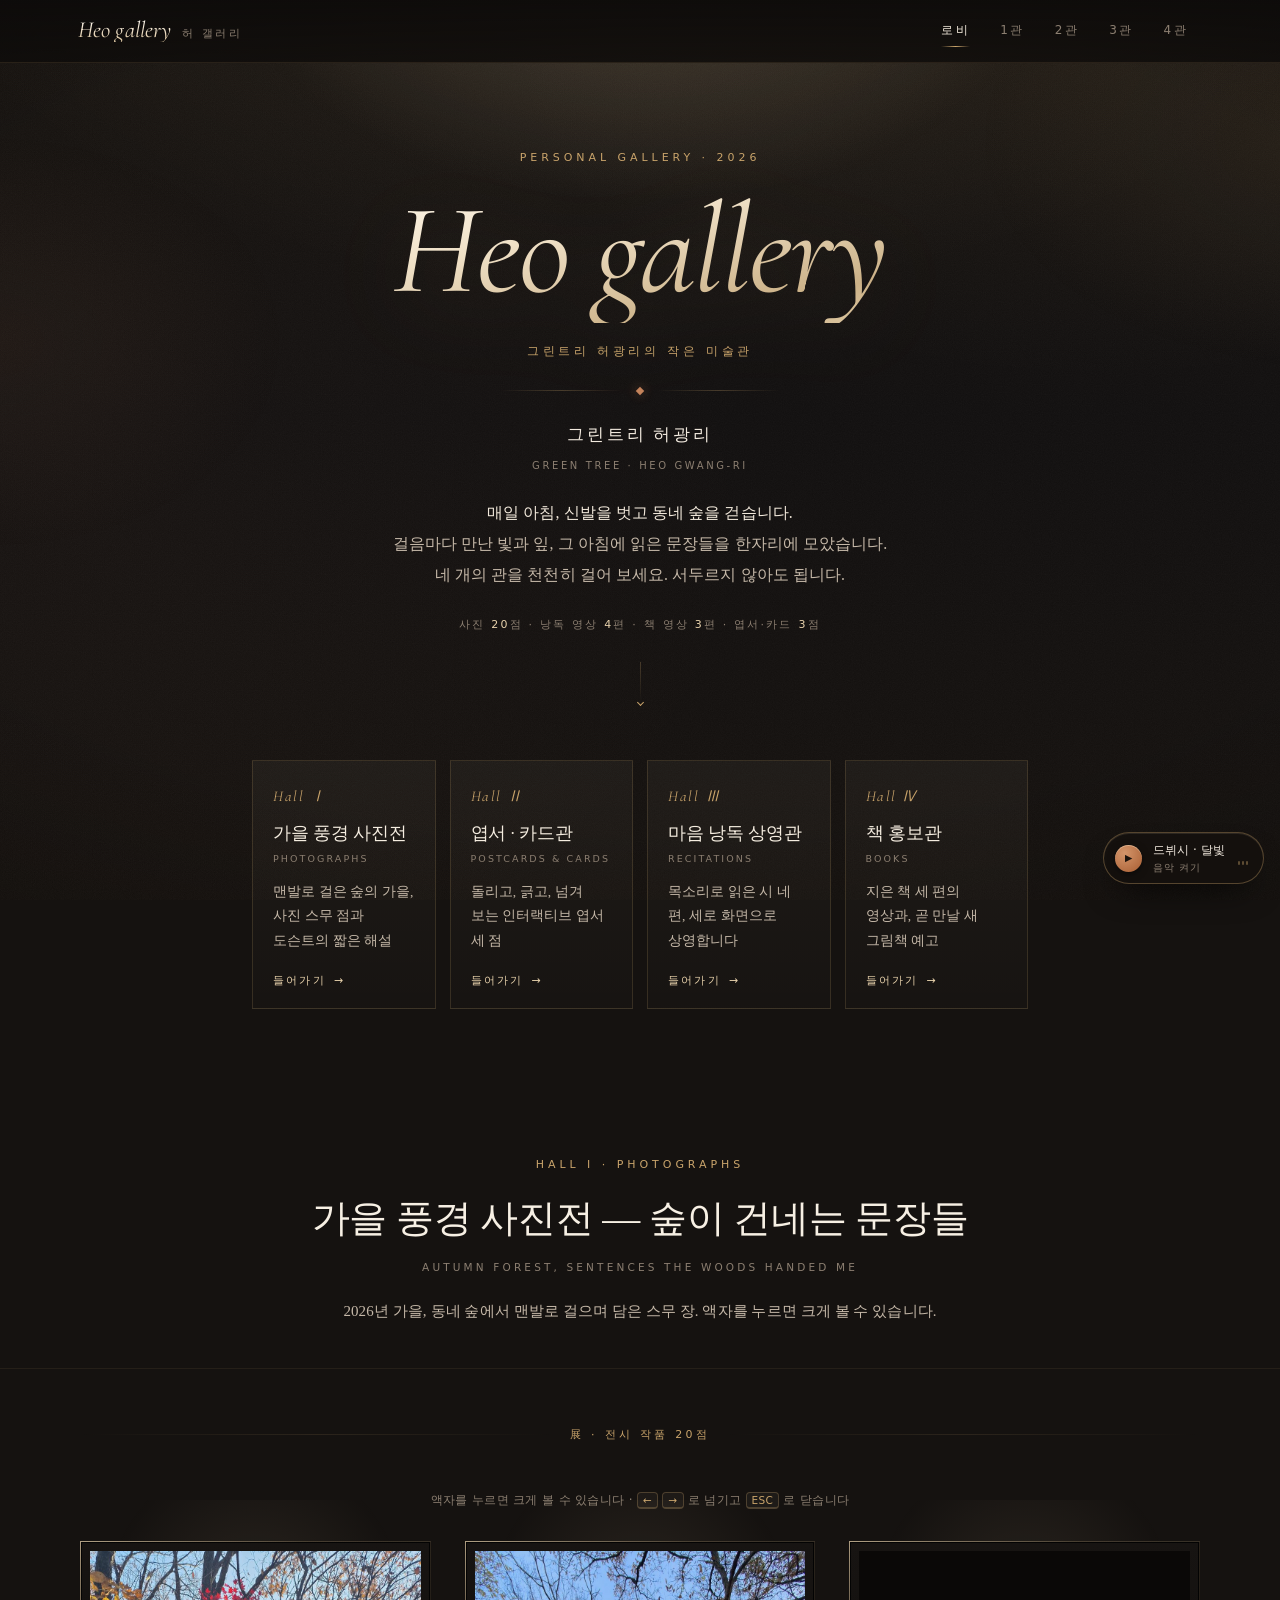
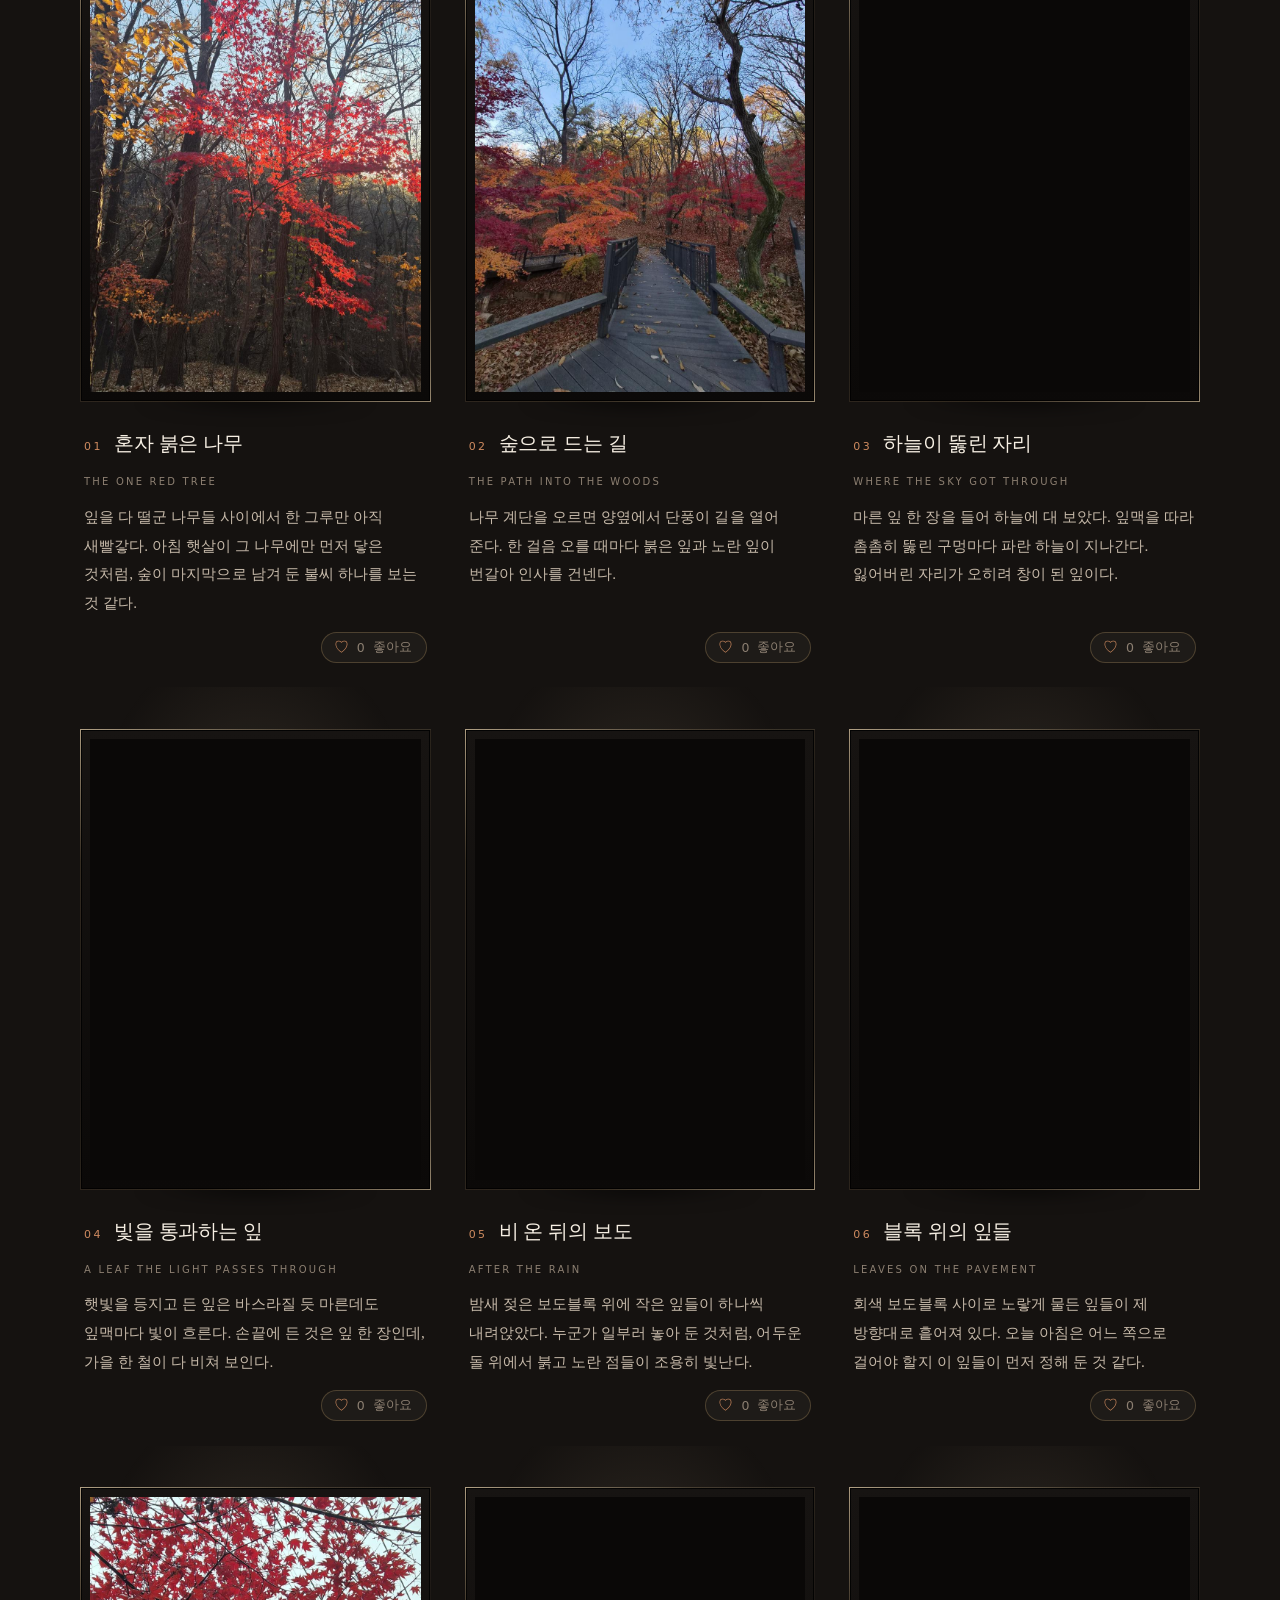
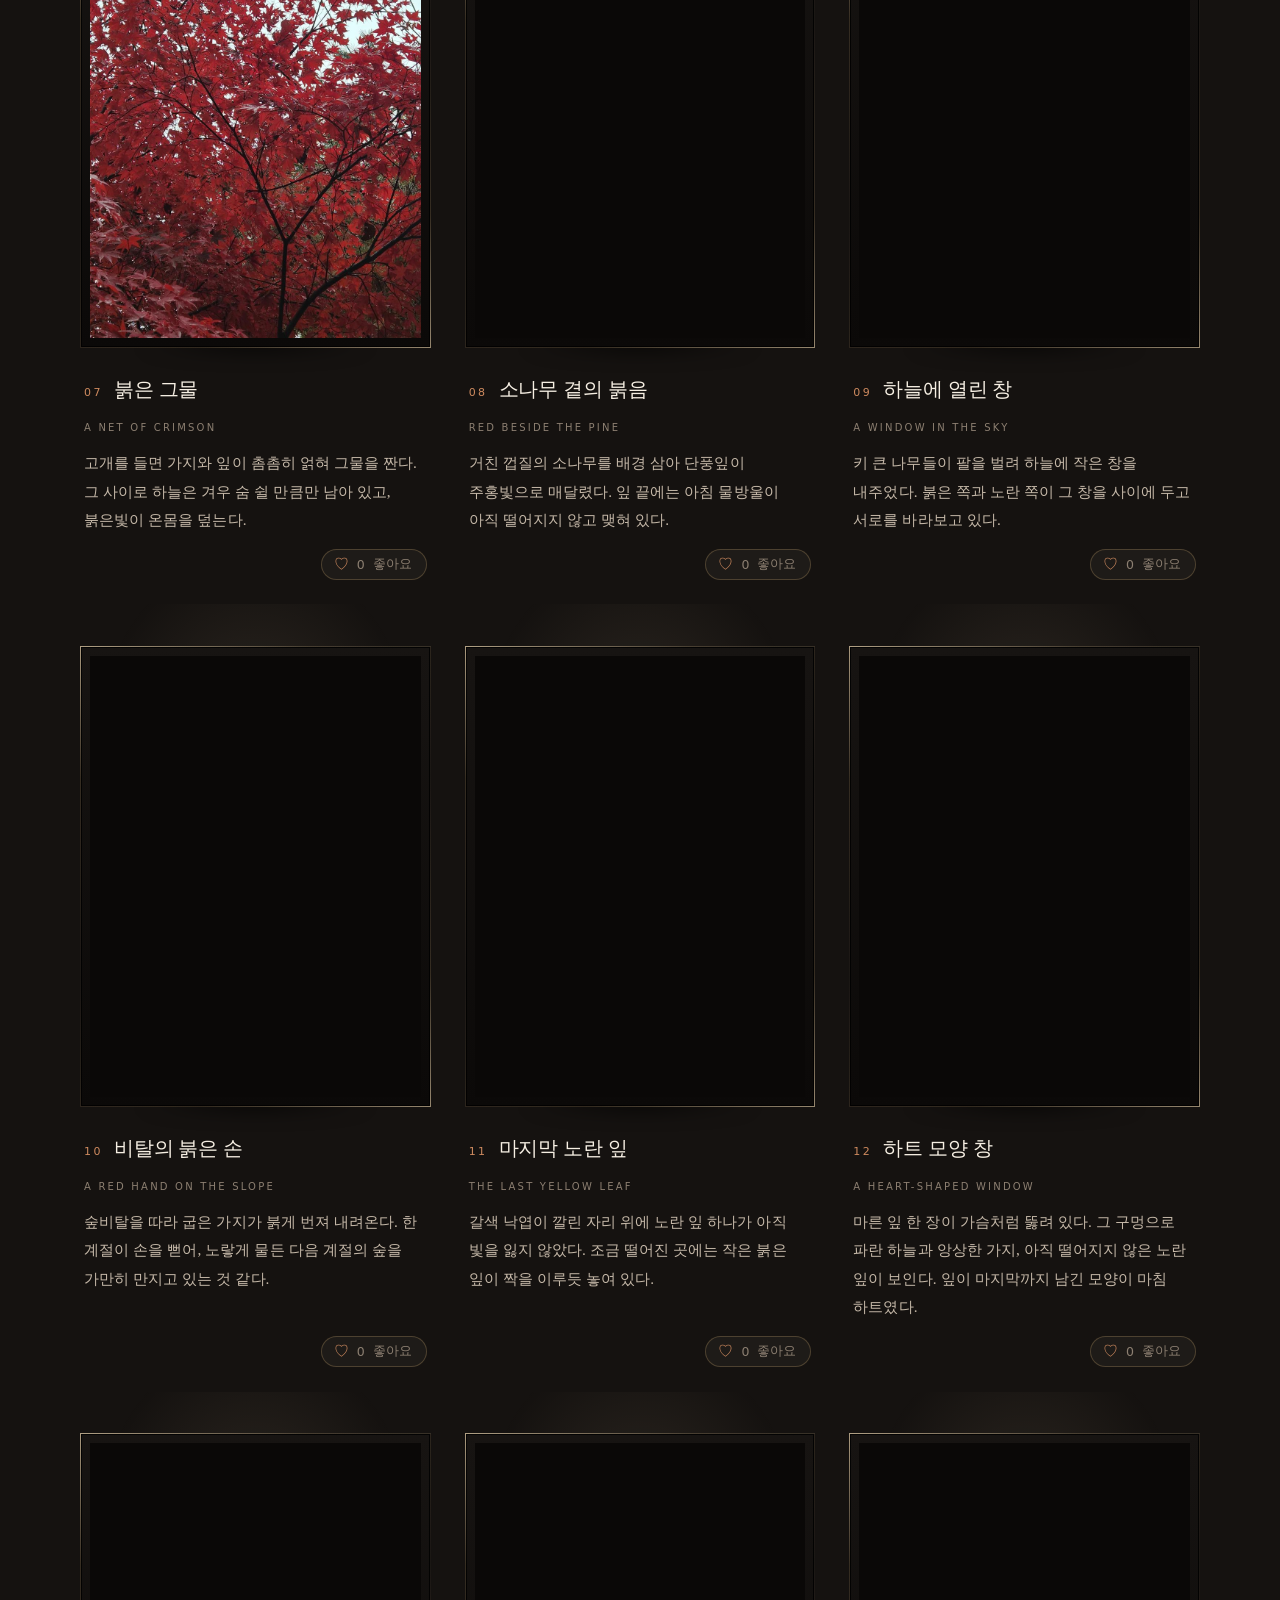
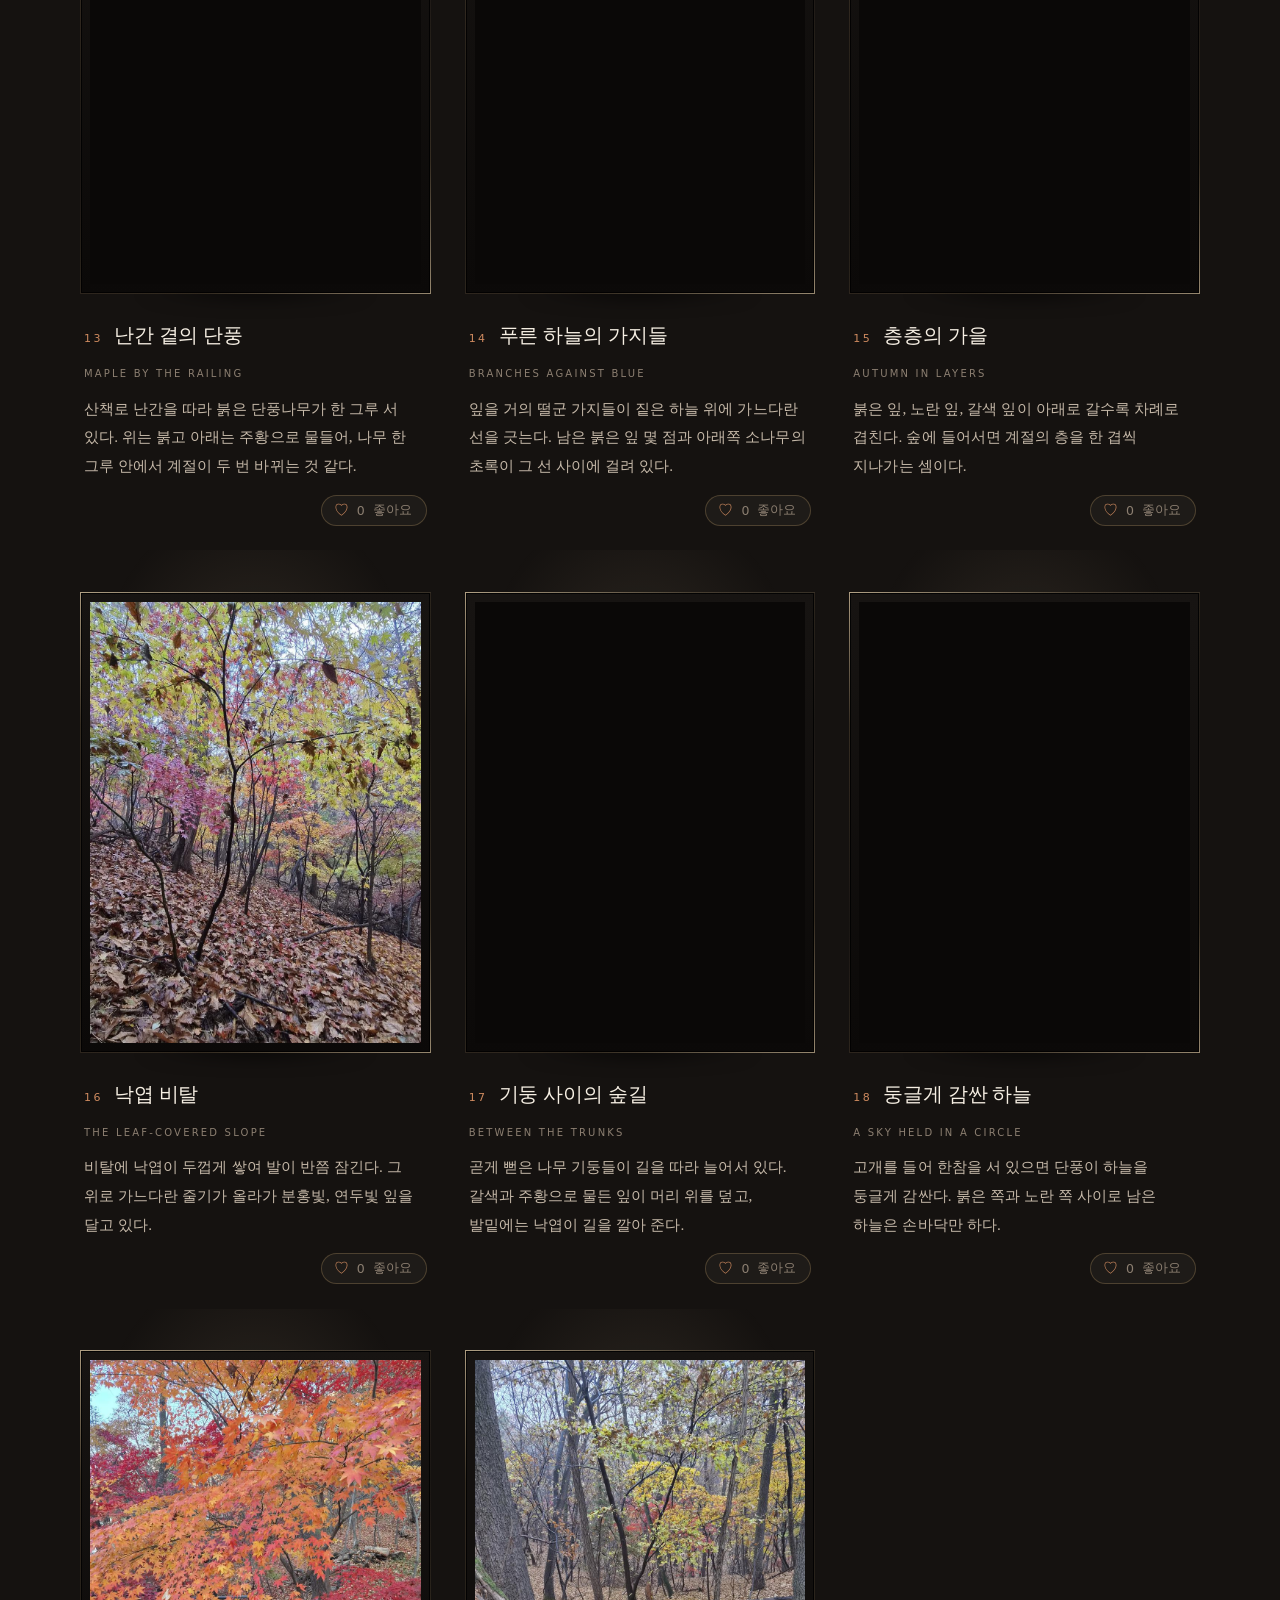
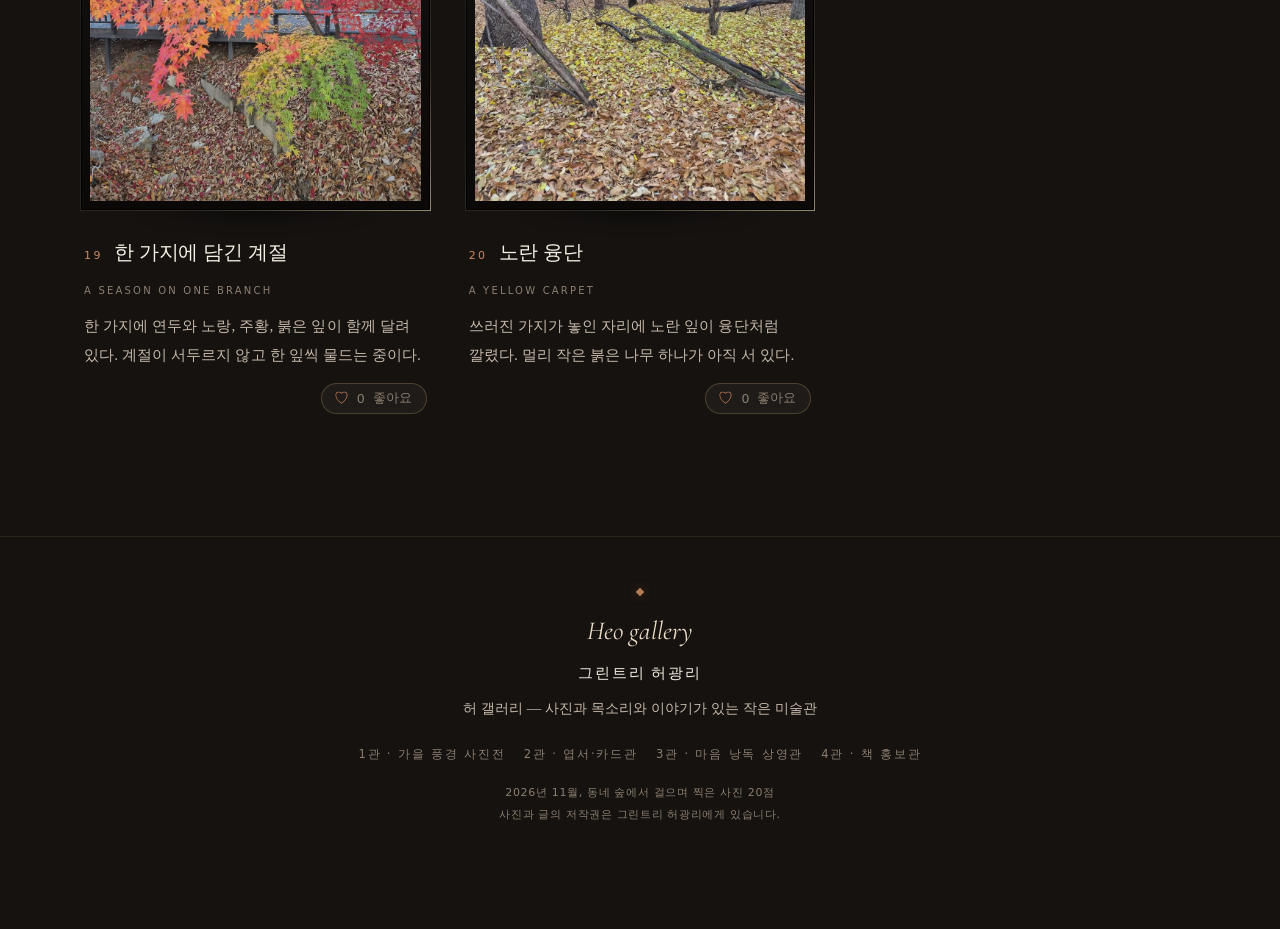
==== commit cb52797b: "로비 인사말 줄바꿈과 1~4관 영문 부제 정리" ====
--- a/index.html
+++ b/index.html
@@ -46,7 +46,7 @@
       <p class="lobby-name">그린트리 허광리<small>GREEN TREE · HEO GWANG-RI</small></p>
       <p class="greeting">
         <span class="lead">매일 아침, 신발을 벗고 동네 숲을 걷습니다.</span><br>
-        걸음마다 만난 빛과 잎, 그리고 그 아침에 읽은 문장들을 한자리에 모았습니다.
+        걸음마다 만난 빛과 잎, 그 아침에 읽은 문장들을 한자리에 모았습니다.<br>
         네 개의 관을 천천히 걸어 보세요. 서두르지 않아도 됩니다.
       </p>
       <p class="lobby-meta">사진 <b>20</b>점 · 낭독 영상 <b>4</b>편 · 책 영상 <b>3</b>편 · 엽서·카드 <b>3</b>점</p>
@@ -56,7 +56,7 @@
         <a class="hall-card" href="#hall1">
           <span class="hc-no">Hall Ⅰ</span>
           <p class="hc-title">가을 풍경 사진전</p>
-          <p class="hc-en">Autumn Forest · Photographs</p>
+          <p class="hc-en">Photographs</p>
           <p class="hc-desc">맨발로 걸은 숲의 가을, 사진 스무 점과 도슨트의 짧은 해설</p>
           <span class="hc-go">들어가기 <i>→</i></span>
         </a>
@@ -70,14 +70,14 @@
         <a class="hall-card" href="hall3/">
           <span class="hc-no">Hall Ⅲ</span>
           <p class="hc-title">마음 낭독 상영관</p>
-          <p class="hc-en">Recitation Screen</p>
+          <p class="hc-en">Recitations</p>
           <p class="hc-desc">목소리로 읽은 시 네 편, 세로 화면으로 상영합니다</p>
           <span class="hc-go">들어가기 <i>→</i></span>
         </a>
         <a class="hall-card" href="hall4/">
           <span class="hc-no">Hall Ⅳ</span>
           <p class="hc-title">책 홍보관</p>
-          <p class="hc-en">Books &amp; Coming Soon</p>
+          <p class="hc-en">Books</p>
           <p class="hc-desc">지은 책 세 편의 영상과, 곧 만날 새 그림책 예고</p>
           <span class="hc-go">들어가기 <i>→</i></span>
         </a>
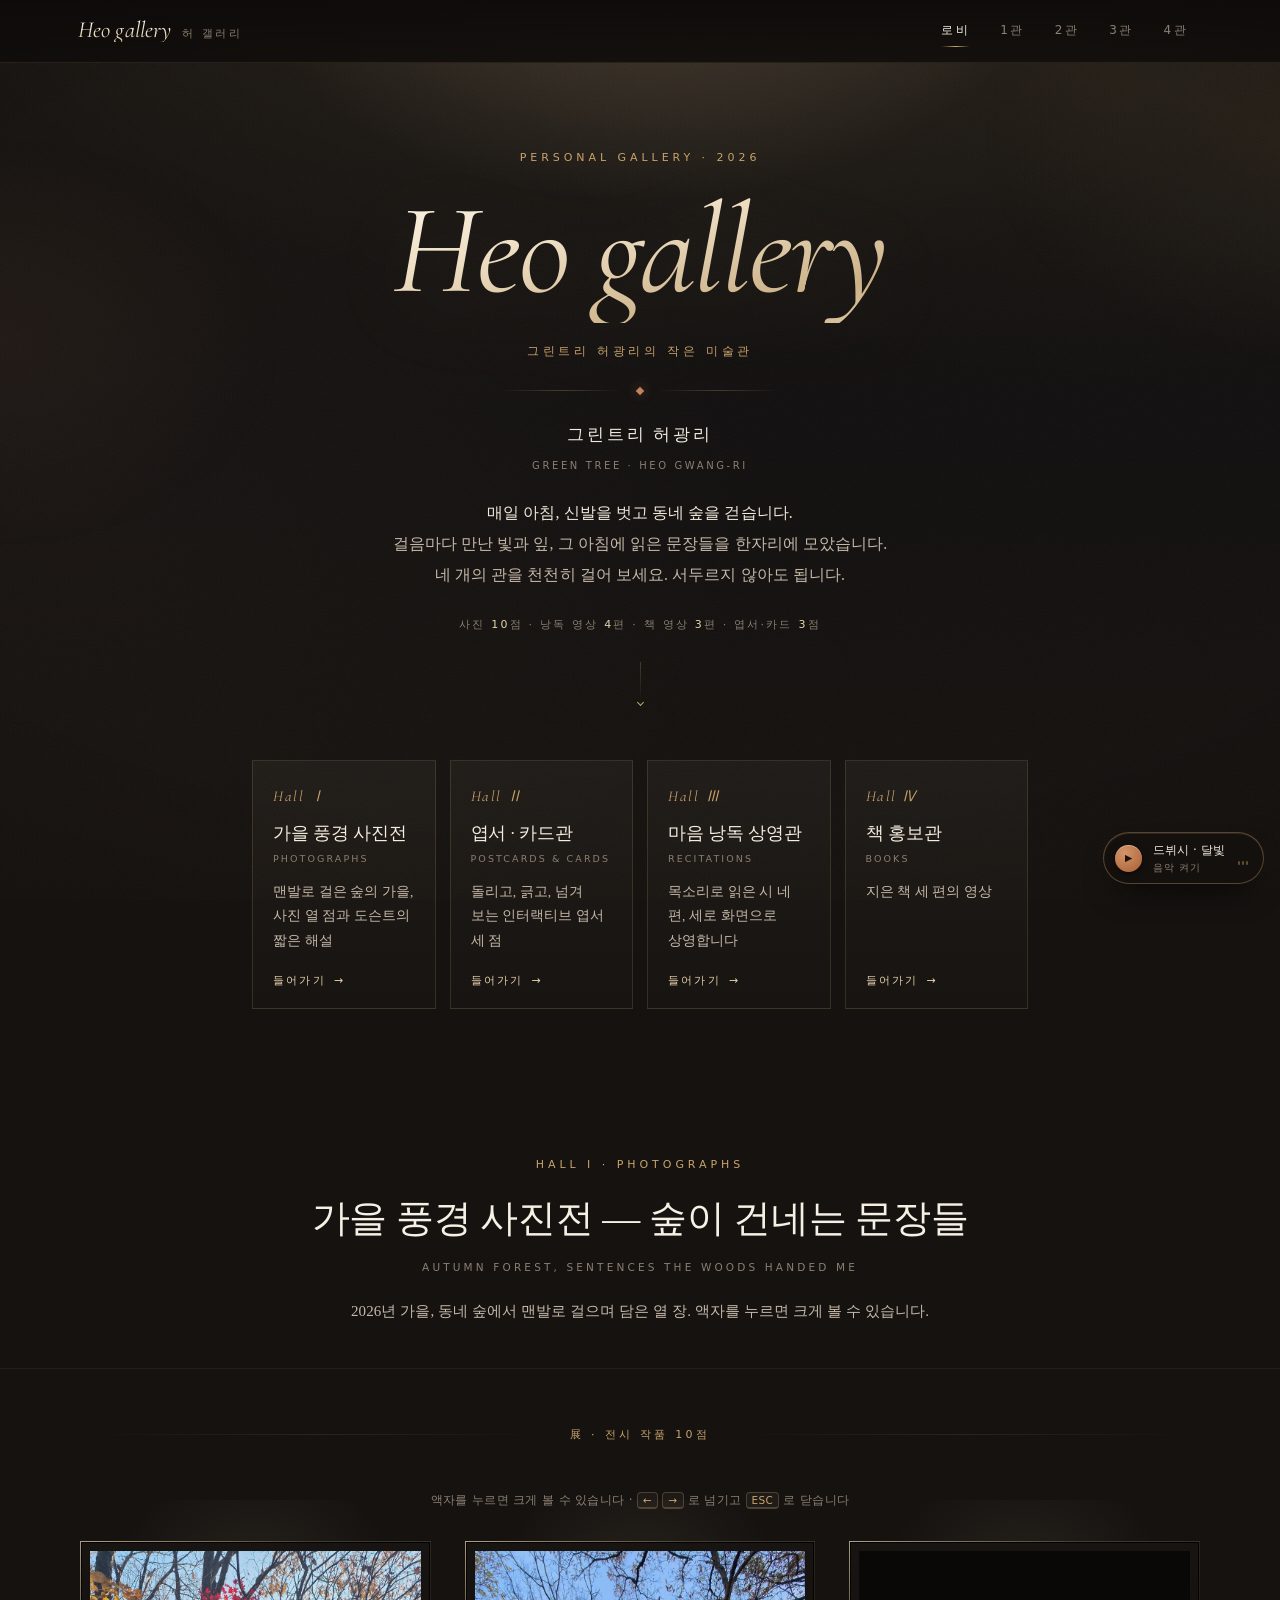
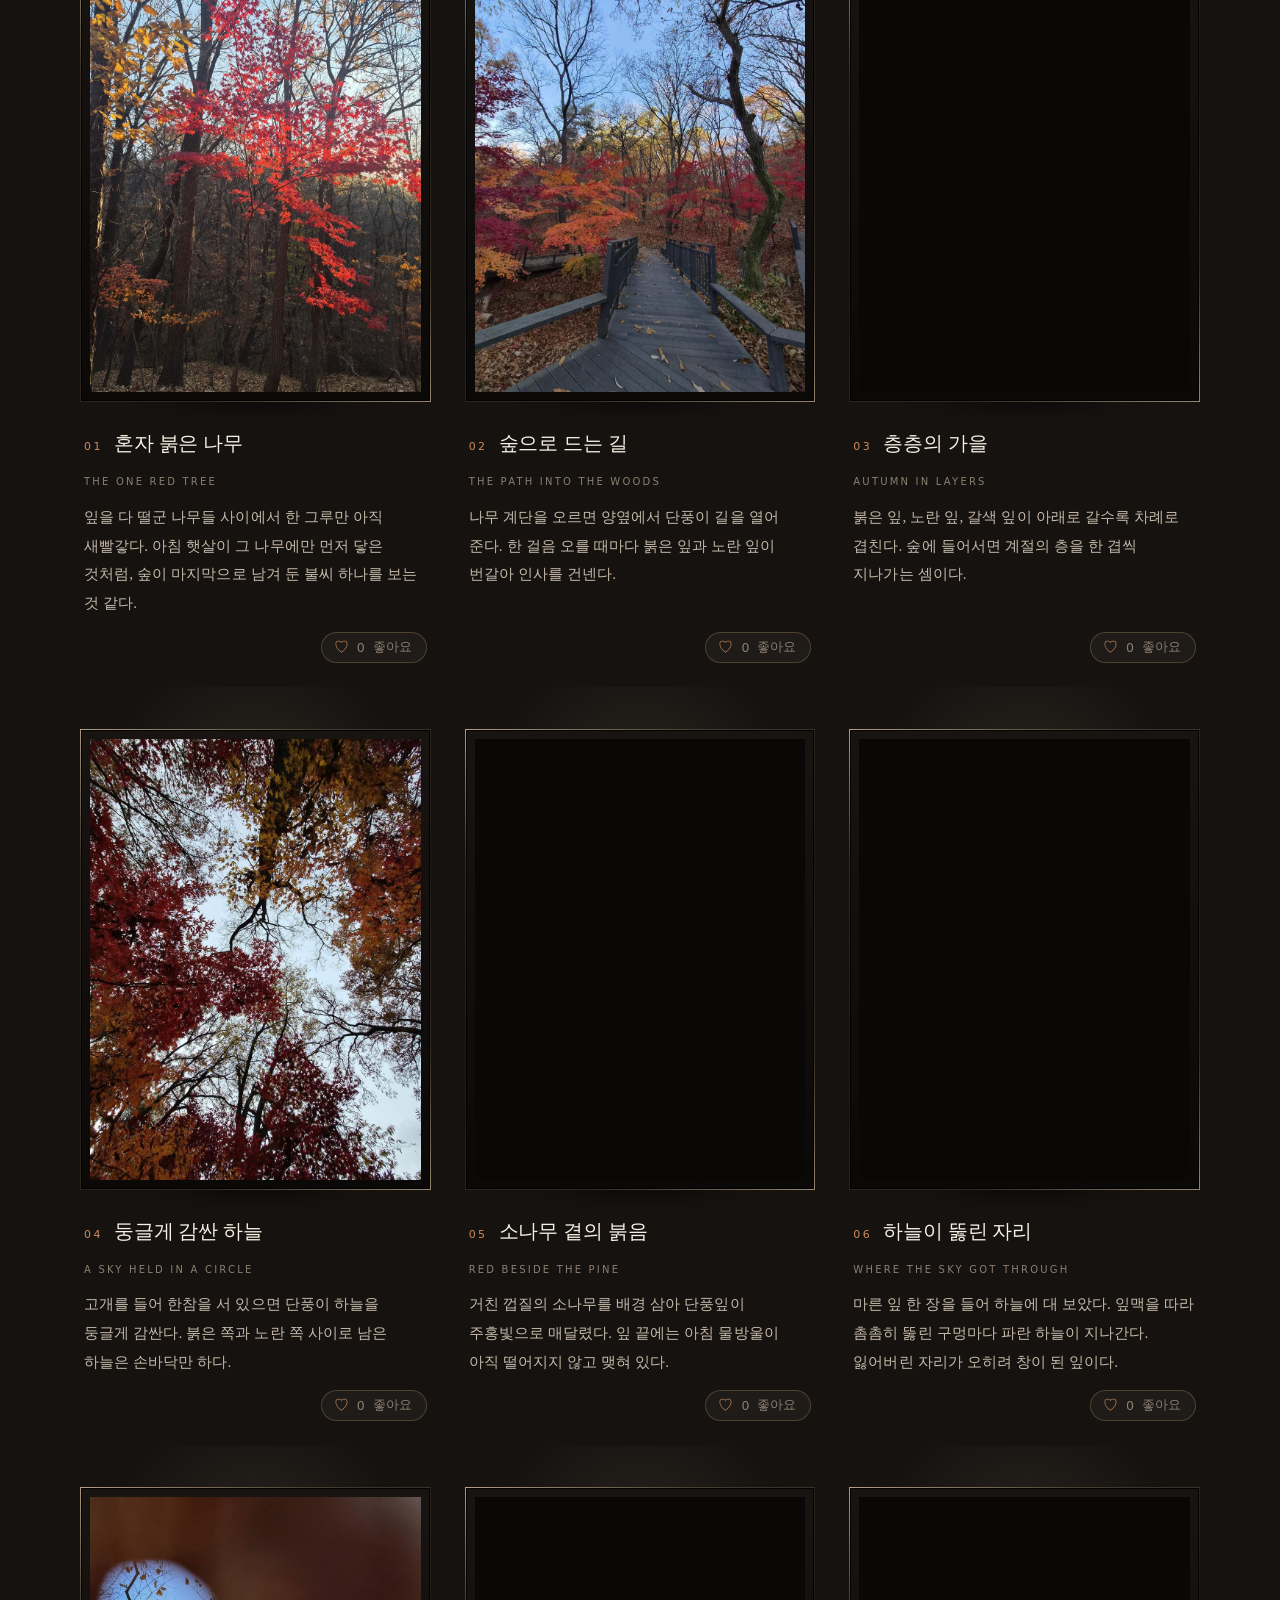
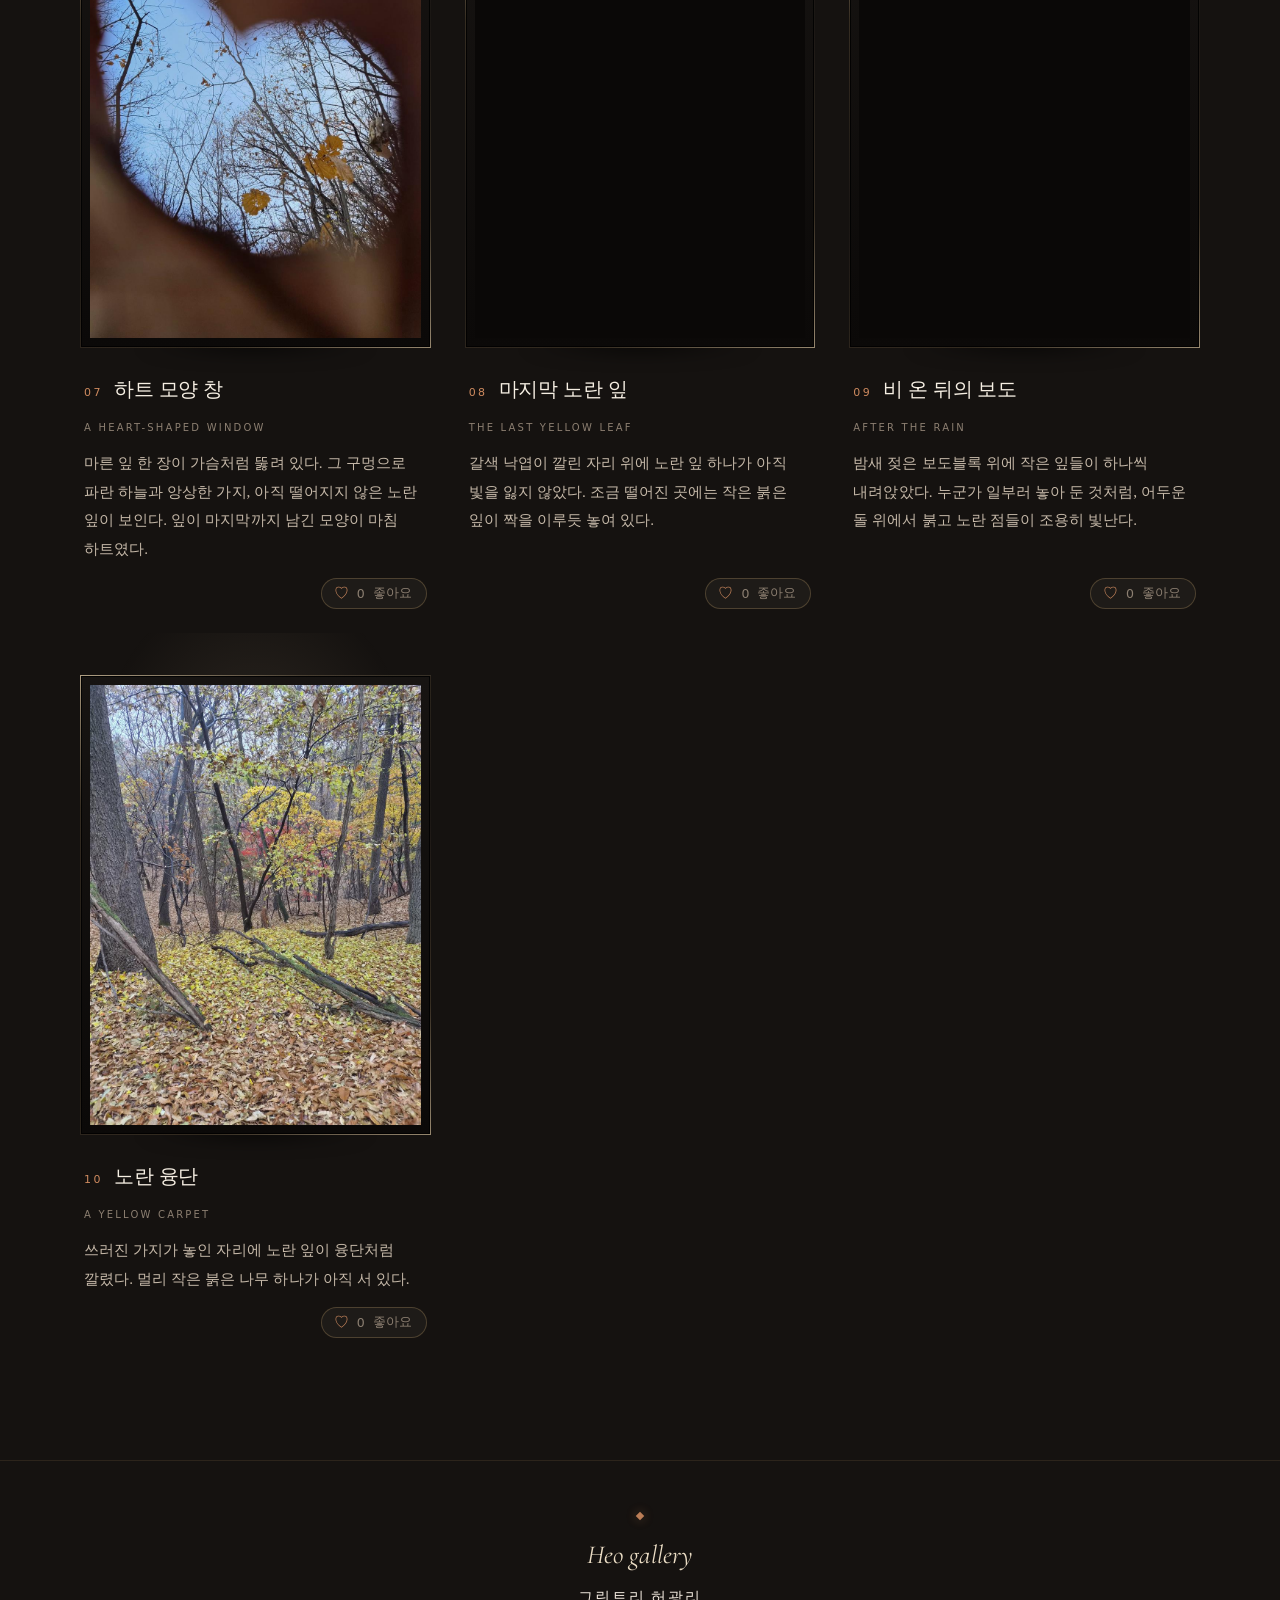
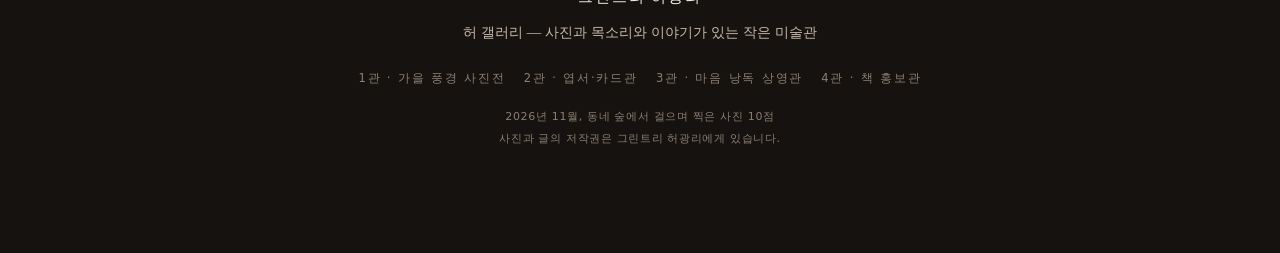
==== commit 2acc83c0: "1관 사진 20점→대표 10점 정선 · 4관 겨울자나방 예고 제거 · 배경음악 음량 0.22 - 1관: 색감·구도·계절감이 돋보이고 서로 겹치지 않는 10점만 남겨 01~10으로 " ====
--- a/index.html
+++ b/index.html
@@ -5,11 +5,11 @@
 <meta name="viewport" content="width=device-width, initial-scale=1, viewport-fit=cover">
 <meta name="theme-color" content="#121010">
 <title>허 갤러리 · Heo gallery — 그린트리 허광리</title>
-<meta name="description" content="그린트리 허광리의 온라인 개인 미술관. 가을 숲 사진 20점, 인터랙티브 엽서·카드, 마음 낭독 상영관, 책 홍보관까지 네 개의 관으로 이어집니다.">
+<meta name="description" content="그린트리 허광리의 온라인 개인 미술관. 가을 숲 사진 10점, 인터랙티브 엽서·카드, 마음 낭독 상영관, 책 홍보관까지 네 개의 관으로 이어집니다.">
 <meta property="og:type" content="website">
 <meta property="og:site_name" content="허 갤러리 · Heo gallery">
 <meta property="og:title" content="허 갤러리 · Heo gallery — 그린트리 허광리">
-<meta property="og:description" content="사진과 목소리와 이야기가 있는 작은 미술관. 1관 가을 풍경 사진전에서 시작해 4관 다음 작품 예고까지.">
+<meta property="og:description" content="사진과 목소리와 이야기가 있는 작은 미술관. 1관 가을 풍경 사진전에서 시작해 4관 책 홍보관까지.">
 <meta property="og:url" content="https://greentree-sudo.github.io/autumn-gallery/">
 <meta property="og:image" content="https://greentree-sudo.github.io/autumn-gallery/images/w01.jpg">
 <meta property="og:image:width" content="900">
@@ -49,7 +49,7 @@
         걸음마다 만난 빛과 잎, 그 아침에 읽은 문장들을 한자리에 모았습니다.<br>
         네 개의 관을 천천히 걸어 보세요. 서두르지 않아도 됩니다.
       </p>
-      <p class="lobby-meta">사진 <b>20</b>점 · 낭독 영상 <b>4</b>편 · 책 영상 <b>3</b>편 · 엽서·카드 <b>3</b>점</p>
+      <p class="lobby-meta">사진 <b>10</b>점 · 낭독 영상 <b>4</b>편 · 책 영상 <b>3</b>편 · 엽서·카드 <b>3</b>점</p>
       <div class="scroll-cue" aria-hidden="true"></div>
 
       <div class="halls">
@@ -57,7 +57,7 @@
           <span class="hc-no">Hall Ⅰ</span>
           <p class="hc-title">가을 풍경 사진전</p>
           <p class="hc-en">Photographs</p>
-          <p class="hc-desc">맨발로 걸은 숲의 가을, 사진 스무 점과 도슨트의 짧은 해설</p>
+          <p class="hc-desc">맨발로 걸은 숲의 가을, 사진 열 점과 도슨트의 짧은 해설</p>
           <span class="hc-go">들어가기 <i>→</i></span>
         </a>
         <a class="hall-card" href="hall2/">
@@ -78,7 +78,7 @@
           <span class="hc-no">Hall Ⅳ</span>
           <p class="hc-title">책 홍보관</p>
           <p class="hc-en">Books</p>
-          <p class="hc-desc">지은 책 세 편의 영상과, 곧 만날 새 그림책 예고</p>
+          <p class="hc-desc">지은 책 세 편의 영상</p>
           <span class="hc-go">들어가기 <i>→</i></span>
         </a>
       </div>
@@ -91,13 +91,13 @@
         <p class="hall-kicker">Hall Ⅰ · Photographs</p>
         <h1 class="hall-title">가을 풍경 사진전 — 숲이 건네는 문장들</h1>
         <p class="hall-en">Autumn Forest, Sentences the Woods Handed Me</p>
-        <p class="hall-lede">2026년 가을, 동네 숲에서 맨발로 걸으며 담은 스무 장. 액자를 누르면 크게 볼 수 있습니다.</p>
+        <p class="hall-lede">2026년 가을, 동네 숲에서 맨발로 걸으며 담은 열 장. 액자를 누르면 크게 볼 수 있습니다.</p>
       </div>
     </header>
 
     <div class="gallery">
       <div class="wrap">
-        <div class="section-rule"><span></span><p>展 · 전시 작품 20점</p><span></span></div>
+        <div class="section-rule"><span></span><p>展 · 전시 작품 10점</p><span></span></div>
         <p class="hint"><span class="d-only">액자를 누르면 크게 볼 수 있습니다 · <kbd>←</kbd> <kbd>→</kbd> 로 넘기고 <kbd>ESC</kbd> 로 닫습니다</span><span class="m-only">액자를 누르면 크게 볼 수 있습니다 · 좌우로 넘겨 보세요</span></p>
         <div class="grid" id="grid">
       <article class="work" id="w01">
@@ -137,324 +137,144 @@
         </div>
       </article>
       <article class="work" id="w03">
-        <button class="frame art" type="button" data-i="2" aria-label="03 하늘이 뚫린 자리 — 크게 보기">
-          <span class="art-glass"><span class="art-bar"><img src="images/w03.jpg" alt="하늘에 들어 올린 마른 갈색 잎, 잎맥을 따라 뚫린 구멍으로 파란 하늘이 보인다" width="900" height="1200" decoding="async"></span></span>
+        <button class="frame art" type="button" data-i="2" aria-label="03 층층의 가을 — 크게 보기">
+          <span class="art-glass"><span class="art-bar"><img src="images/w03.jpg" alt="붉은 단풍과 노란 단풍이 아래로 갈수록 층층이 겹쳐진 깊은 숲" width="900" height="1200" decoding="async"></span></span>
         </button>
         <div class="plaque">
           <div class="plaque-top">
             <span class="no">03</span>
+            <h2>층층의 가을</h2>
+            <p class="en">Autumn in Layers</p>
+          </div>
+          <p class="note">붉은 잎, 노란 잎, 갈색 잎이 아래로 갈수록 차례로 겹친다. 숲에 들어서면 계절의 층을 한 겹씩 지나가는 셈이다.</p>
+          <div class="like-row">
+            <button class="like" type="button" data-like="2" aria-pressed="false" aria-label="03 층층의 가을 좋아요">
+              <span class="heart" aria-hidden="true">♡</span><span class="cnt">0</span><span class="lbl">좋아요</span>
+            </button>
+          </div>
+        </div>
+      </article>
+      <article class="work" id="w04">
+        <button class="frame art" type="button" data-i="3" aria-label="04 둥글게 감싼 하늘 — 크게 보기">
+          <span class="art-glass"><span class="art-bar"><img loading="lazy" src="images/w04.jpg" alt="올려다본 하늘을 붉고 노란 단풍 수관이 둥글게 감싸고 있다" width="900" height="1200" decoding="async"></span></span>
+        </button>
+        <div class="plaque">
+          <div class="plaque-top">
+            <span class="no">04</span>
+            <h2>둥글게 감싼 하늘</h2>
+            <p class="en">A Sky Held in a Circle</p>
+          </div>
+          <p class="note">고개를 들어 한참을 서 있으면 단풍이 하늘을 둥글게 감싼다. 붉은 쪽과 노란 쪽 사이로 남은 하늘은 손바닥만 하다.</p>
+          <div class="like-row">
+            <button class="like" type="button" data-like="3" aria-pressed="false" aria-label="04 둥글게 감싼 하늘 좋아요">
+              <span class="heart" aria-hidden="true">♡</span><span class="cnt">0</span><span class="lbl">좋아요</span>
+            </button>
+          </div>
+        </div>
+      </article>
+      <article class="work" id="w05">
+        <button class="frame art" type="button" data-i="4" aria-label="05 소나무 곁의 붉음 — 크게 보기">
+          <span class="art-glass"><span class="art-bar"><img loading="lazy" src="images/w05.jpg" alt="거친 소나무 줄기 앞으로 주홍빛 단풍잎이 매달려 있고 잎에 물방울이 맺혀 있다" width="900" height="1200" decoding="async"></span></span>
+        </button>
+        <div class="plaque">
+          <div class="plaque-top">
+            <span class="no">05</span>
+            <h2>소나무 곁의 붉음</h2>
+            <p class="en">Red Beside the Pine</p>
+          </div>
+          <p class="note">거친 껍질의 소나무를 배경 삼아 단풍잎이 주홍빛으로 매달렸다. 잎 끝에는 아침 물방울이 아직 떨어지지 않고 맺혀 있다.</p>
+          <div class="like-row">
+            <button class="like" type="button" data-like="4" aria-pressed="false" aria-label="05 소나무 곁의 붉음 좋아요">
+              <span class="heart" aria-hidden="true">♡</span><span class="cnt">0</span><span class="lbl">좋아요</span>
+            </button>
+          </div>
+        </div>
+      </article>
+      <article class="work" id="w06">
+        <button class="frame art" type="button" data-i="5" aria-label="06 하늘이 뚫린 자리 — 크게 보기">
+          <span class="art-glass"><span class="art-bar"><img loading="lazy" src="images/w06.jpg" alt="하늘에 들어 올린 마른 갈색 잎, 잎맥을 따라 뚫린 구멍으로 파란 하늘이 보인다" width="900" height="1200" decoding="async"></span></span>
+        </button>
+        <div class="plaque">
+          <div class="plaque-top">
+            <span class="no">06</span>
             <h2>하늘이 뚫린 자리</h2>
             <p class="en">Where the Sky Got Through</p>
           </div>
           <p class="note">마른 잎 한 장을 들어 하늘에 대 보았다. 잎맥을 따라 촘촘히 뚫린 구멍마다 파란 하늘이 지나간다. 잃어버린 자리가 오히려 창이 된 잎이다.</p>
           <div class="like-row">
-            <button class="like" type="button" data-like="2" aria-pressed="false" aria-label="03 하늘이 뚫린 자리 좋아요">
-              <span class="heart" aria-hidden="true">♡</span><span class="cnt">0</span><span class="lbl">좋아요</span>
-            </button>
-          </div>
-        </div>
-      </article>
-      <article class="work" id="w04">
-        <button class="frame art" type="button" data-i="3" aria-label="04 빛을 통과하는 잎 — 크게 보기">
-          <span class="art-glass"><span class="art-bar"><img loading="lazy" src="images/w04.jpg" alt="손에 든 마른 잎, 역광을 받아 잎맥이 드러나고 한쪽이 뚫려 있다" width="900" height="1200" decoding="async"></span></span>
-        </button>
-        <div class="plaque">
-          <div class="plaque-top">
-            <span class="no">04</span>
-            <h2>빛을 통과하는 잎</h2>
-            <p class="en">A Leaf the Light Passes Through</p>
-          </div>
-          <p class="note">햇빛을 등지고 든 잎은 바스라질 듯 마른데도 잎맥마다 빛이 흐른다. 손끝에 든 것은 잎 한 장인데, 가을 한 철이 다 비쳐 보인다.</p>
-          <div class="like-row">
-            <button class="like" type="button" data-like="3" aria-pressed="false" aria-label="04 빛을 통과하는 잎 좋아요">
-              <span class="heart" aria-hidden="true">♡</span><span class="cnt">0</span><span class="lbl">좋아요</span>
-            </button>
-          </div>
-        </div>
-      </article>
-      <article class="work" id="w05">
-        <button class="frame art" type="button" data-i="4" aria-label="05 비 온 뒤의 보도 — 크게 보기">
-          <span class="art-glass"><span class="art-bar"><img loading="lazy" src="images/w05.jpg" alt="비에 젖은 어두운 보도블록 위로 작은 붉은 잎과 노란 잎들이 흩어져 있다" width="900" height="1200" decoding="async"></span></span>
-        </button>
-        <div class="plaque">
-          <div class="plaque-top">
-            <span class="no">05</span>
+            <button class="like" type="button" data-like="5" aria-pressed="false" aria-label="06 하늘이 뚫린 자리 좋아요">
+              <span class="heart" aria-hidden="true">♡</span><span class="cnt">0</span><span class="lbl">좋아요</span>
+            </button>
+          </div>
+        </div>
+      </article>
+      <article class="work" id="w07">
+        <button class="frame art" type="button" data-i="6" aria-label="07 하트 모양 창 — 크게 보기">
+          <span class="art-glass"><span class="art-bar"><img loading="lazy" src="images/w07.jpg" alt="하트 모양으로 뚫린 마른 잎 너머로 파란 하늘과 앙상한 가지, 노란 잎이 보인다" width="900" height="1200" decoding="async"></span></span>
+        </button>
+        <div class="plaque">
+          <div class="plaque-top">
+            <span class="no">07</span>
+            <h2>하트 모양 창</h2>
+            <p class="en">A Heart-Shaped Window</p>
+          </div>
+          <p class="note">마른 잎 한 장이 가슴처럼 뚫려 있다. 그 구멍으로 파란 하늘과 앙상한 가지, 아직 떨어지지 않은 노란 잎이 보인다. 잎이 마지막까지 남긴 모양이 마침 하트였다.</p>
+          <div class="like-row">
+            <button class="like" type="button" data-like="6" aria-pressed="false" aria-label="07 하트 모양 창 좋아요">
+              <span class="heart" aria-hidden="true">♡</span><span class="cnt">0</span><span class="lbl">좋아요</span>
+            </button>
+          </div>
+        </div>
+      </article>
+      <article class="work" id="w08">
+        <button class="frame art" type="button" data-i="7" aria-label="08 마지막 노란 잎 — 크게 보기">
+          <span class="art-glass"><span class="art-bar"><img loading="lazy" src="images/w08.jpg" alt="갈색 낙엽이 깔린 땅 위에 노란 잎 하나가 놓여 있고 옆에 작은 붉은 잎이 있다" width="900" height="1200" decoding="async"></span></span>
+        </button>
+        <div class="plaque">
+          <div class="plaque-top">
+            <span class="no">08</span>
+            <h2>마지막 노란 잎</h2>
+            <p class="en">The Last Yellow Leaf</p>
+          </div>
+          <p class="note">갈색 낙엽이 깔린 자리 위에 노란 잎 하나가 아직 빛을 잃지 않았다. 조금 떨어진 곳에는 작은 붉은 잎이 짝을 이루듯 놓여 있다.</p>
+          <div class="like-row">
+            <button class="like" type="button" data-like="7" aria-pressed="false" aria-label="08 마지막 노란 잎 좋아요">
+              <span class="heart" aria-hidden="true">♡</span><span class="cnt">0</span><span class="lbl">좋아요</span>
+            </button>
+          </div>
+        </div>
+      </article>
+      <article class="work" id="w09">
+        <button class="frame art" type="button" data-i="8" aria-label="09 비 온 뒤의 보도 — 크게 보기">
+          <span class="art-glass"><span class="art-bar"><img loading="lazy" src="images/w09.jpg" alt="비에 젖은 어두운 보도블록 위로 작은 붉은 잎과 노란 잎들이 흩어져 있다" width="900" height="1200" decoding="async"></span></span>
+        </button>
+        <div class="plaque">
+          <div class="plaque-top">
+            <span class="no">09</span>
             <h2>비 온 뒤의 보도</h2>
             <p class="en">After the Rain</p>
           </div>
           <p class="note">밤새 젖은 보도블록 위에 작은 잎들이 하나씩 내려앉았다. 누군가 일부러 놓아 둔 것처럼, 어두운 돌 위에서 붉고 노란 점들이 조용히 빛난다.</p>
           <div class="like-row">
-            <button class="like" type="button" data-like="4" aria-pressed="false" aria-label="05 비 온 뒤의 보도 좋아요">
-              <span class="heart" aria-hidden="true">♡</span><span class="cnt">0</span><span class="lbl">좋아요</span>
-            </button>
-          </div>
-        </div>
-      </article>
-      <article class="work" id="w06">
-        <button class="frame art" type="button" data-i="5" aria-label="06 블록 위의 잎들 — 크게 보기">
-          <span class="art-glass"><span class="art-bar"><img loading="lazy" src="images/w06.jpg" alt="회색 보도블록 위에 노랗고 갈색으로 물든 큰 잎들이 흩어져 있다" width="900" height="1200" decoding="async"></span></span>
-        </button>
-        <div class="plaque">
-          <div class="plaque-top">
-            <span class="no">06</span>
-            <h2>블록 위의 잎들</h2>
-            <p class="en">Leaves on the Pavement</p>
-          </div>
-          <p class="note">회색 보도블록 사이로 노랗게 물든 잎들이 제 방향대로 흩어져 있다. 오늘 아침은 어느 쪽으로 걸어야 할지 이 잎들이 먼저 정해 둔 것 같다.</p>
-          <div class="like-row">
-            <button class="like" type="button" data-like="5" aria-pressed="false" aria-label="06 블록 위의 잎들 좋아요">
-              <span class="heart" aria-hidden="true">♡</span><span class="cnt">0</span><span class="lbl">좋아요</span>
-            </button>
-          </div>
-        </div>
-      </article>
-      <article class="work" id="w07">
-        <button class="frame art" type="button" data-i="6" aria-label="07 붉은 그물 — 크게 보기">
-          <span class="art-glass"><span class="art-bar"><img loading="lazy" src="images/w07.jpg" alt="올려다본 짙은 붉은 단풍나무 수관, 검은 가지가 그물처럼 얽혀 있다" width="900" height="1200" decoding="async"></span></span>
-        </button>
-        <div class="plaque">
-          <div class="plaque-top">
-            <span class="no">07</span>
-            <h2>붉은 그물</h2>
-            <p class="en">A Net of Crimson</p>
-          </div>
-          <p class="note">고개를 들면 가지와 잎이 촘촘히 얽혀 그물을 짠다. 그 사이로 하늘은 겨우 숨 쉴 만큼만 남아 있고, 붉은빛이 온몸을 덮는다.</p>
-          <div class="like-row">
-            <button class="like" type="button" data-like="6" aria-pressed="false" aria-label="07 붉은 그물 좋아요">
-              <span class="heart" aria-hidden="true">♡</span><span class="cnt">0</span><span class="lbl">좋아요</span>
-            </button>
-          </div>
-        </div>
-      </article>
-      <article class="work" id="w08">
-        <button class="frame art" type="button" data-i="7" aria-label="08 소나무 곁의 붉음 — 크게 보기">
-          <span class="art-glass"><span class="art-bar"><img loading="lazy" src="images/w08.jpg" alt="거친 소나무 줄기 앞으로 주홍빛 단풍잎이 매달려 있고 잎에 물방울이 맺혀 있다" width="900" height="1200" decoding="async"></span></span>
-        </button>
-        <div class="plaque">
-          <div class="plaque-top">
-            <span class="no">08</span>
-            <h2>소나무 곁의 붉음</h2>
-            <p class="en">Red Beside the Pine</p>
-          </div>
-          <p class="note">거친 껍질의 소나무를 배경 삼아 단풍잎이 주홍빛으로 매달렸다. 잎 끝에는 아침 물방울이 아직 떨어지지 않고 맺혀 있다.</p>
-          <div class="like-row">
-            <button class="like" type="button" data-like="7" aria-pressed="false" aria-label="08 소나무 곁의 붉음 좋아요">
-              <span class="heart" aria-hidden="true">♡</span><span class="cnt">0</span><span class="lbl">좋아요</span>
-            </button>
-          </div>
-        </div>
-      </article>
-      <article class="work" id="w09">
-        <button class="frame art" type="button" data-i="8" aria-label="09 하늘에 열린 창 — 크게 보기">
-          <span class="art-glass"><span class="art-bar"><img loading="lazy" src="images/w09.jpg" alt="위로 올려다본 숲, 왼쪽은 붉은 수관 오른쪽은 노란 수관이고 사이로 하늘이 보인다" width="900" height="1200" decoding="async"></span></span>
-        </button>
-        <div class="plaque">
-          <div class="plaque-top">
-            <span class="no">09</span>
-            <h2>하늘에 열린 창</h2>
-            <p class="en">A Window in the Sky</p>
-          </div>
-          <p class="note">키 큰 나무들이 팔을 벌려 하늘에 작은 창을 내주었다. 붉은 쪽과 노란 쪽이 그 창을 사이에 두고 서로를 바라보고 있다.</p>
-          <div class="like-row">
-            <button class="like" type="button" data-like="8" aria-pressed="false" aria-label="09 하늘에 열린 창 좋아요">
+            <button class="like" type="button" data-like="8" aria-pressed="false" aria-label="09 비 온 뒤의 보도 좋아요">
               <span class="heart" aria-hidden="true">♡</span><span class="cnt">0</span><span class="lbl">좋아요</span>
             </button>
           </div>
         </div>
       </article>
       <article class="work" id="w10">
-        <button class="frame art" type="button" data-i="9" aria-label="10 비탈의 붉은 손 — 크게 보기">
-          <span class="art-glass"><span class="art-bar"><img loading="lazy" src="images/w10.jpg" alt="붉은 단풍 가지가 노란 숲 비탈 위로 길게 뻗어 내려온 풍경" width="900" height="1200" decoding="async"></span></span>
+        <button class="frame art" type="button" data-i="9" aria-label="10 노란 융단 — 크게 보기">
+          <span class="art-glass"><span class="art-bar"><img loading="lazy" src="images/w10.jpg" alt="노란 낙엽이 융단처럼 깔린 숲 비탈과 쓰러진 가지, 멀리 붉은 나무가 보인다" width="900" height="1200" decoding="async"></span></span>
         </button>
         <div class="plaque">
           <div class="plaque-top">
             <span class="no">10</span>
-            <h2>비탈의 붉은 손</h2>
-            <p class="en">A Red Hand on the Slope</p>
-          </div>
-          <p class="note">숲비탈을 따라 굽은 가지가 붉게 번져 내려온다. 한 계절이 손을 뻗어, 노랗게 물든 다음 계절의 숲을 가만히 만지고 있는 것 같다.</p>
-          <div class="like-row">
-            <button class="like" type="button" data-like="9" aria-pressed="false" aria-label="10 비탈의 붉은 손 좋아요">
-              <span class="heart" aria-hidden="true">♡</span><span class="cnt">0</span><span class="lbl">좋아요</span>
-            </button>
-          </div>
-        </div>
-      </article>
-      <article class="work" id="w11">
-        <button class="frame art" type="button" data-i="10" aria-label="11 마지막 노란 잎 — 크게 보기">
-          <span class="art-glass"><span class="art-bar"><img loading="lazy" src="images/w11.jpg" alt="갈색 낙엽이 깔린 땅 위에 노란 잎 하나가 놓여 있고 옆에 작은 붉은 잎이 있다" width="900" height="1200" decoding="async"></span></span>
-        </button>
-        <div class="plaque">
-          <div class="plaque-top">
-            <span class="no">11</span>
-            <h2>마지막 노란 잎</h2>
-            <p class="en">The Last Yellow Leaf</p>
-          </div>
-          <p class="note">갈색 낙엽이 깔린 자리 위에 노란 잎 하나가 아직 빛을 잃지 않았다. 조금 떨어진 곳에는 작은 붉은 잎이 짝을 이루듯 놓여 있다.</p>
-          <div class="like-row">
-            <button class="like" type="button" data-like="10" aria-pressed="false" aria-label="11 마지막 노란 잎 좋아요">
-              <span class="heart" aria-hidden="true">♡</span><span class="cnt">0</span><span class="lbl">좋아요</span>
-            </button>
-          </div>
-        </div>
-      </article>
-      <article class="work" id="w12">
-        <button class="frame art" type="button" data-i="11" aria-label="12 하트 모양 창 — 크게 보기">
-          <span class="art-glass"><span class="art-bar"><img loading="lazy" src="images/w12.jpg" alt="하트 모양으로 뚫린 마른 잎 너머로 파란 하늘과 앙상한 가지, 노란 잎이 보인다" width="900" height="1200" decoding="async"></span></span>
-        </button>
-        <div class="plaque">
-          <div class="plaque-top">
-            <span class="no">12</span>
-            <h2>하트 모양 창</h2>
-            <p class="en">A Heart-Shaped Window</p>
-          </div>
-          <p class="note">마른 잎 한 장이 가슴처럼 뚫려 있다. 그 구멍으로 파란 하늘과 앙상한 가지, 아직 떨어지지 않은 노란 잎이 보인다. 잎이 마지막까지 남긴 모양이 마침 하트였다.</p>
-          <div class="like-row">
-            <button class="like" type="button" data-like="11" aria-pressed="false" aria-label="12 하트 모양 창 좋아요">
-              <span class="heart" aria-hidden="true">♡</span><span class="cnt">0</span><span class="lbl">좋아요</span>
-            </button>
-          </div>
-        </div>
-      </article>
-      <article class="work" id="w13">
-        <button class="frame art" type="button" data-i="12" aria-label="13 난간 곁의 단풍 — 크게 보기">
-          <span class="art-glass"><span class="art-bar"><img loading="lazy" src="images/w13.jpg" alt="나무 난간 옆에서 위는 붉고 아래는 주황으로 물든 단풍나무가 빛나고 있다" width="900" height="1200" decoding="async"></span></span>
-        </button>
-        <div class="plaque">
-          <div class="plaque-top">
-            <span class="no">13</span>
-            <h2>난간 곁의 단풍</h2>
-            <p class="en">Maple by the Railing</p>
-          </div>
-          <p class="note">산책로 난간을 따라 붉은 단풍나무가 한 그루 서 있다. 위는 붉고 아래는 주황으로 물들어, 나무 한 그루 안에서 계절이 두 번 바뀌는 것 같다.</p>
-          <div class="like-row">
-            <button class="like" type="button" data-like="12" aria-pressed="false" aria-label="13 난간 곁의 단풍 좋아요">
-              <span class="heart" aria-hidden="true">♡</span><span class="cnt">0</span><span class="lbl">좋아요</span>
-            </button>
-          </div>
-        </div>
-      </article>
-      <article class="work" id="w14">
-        <button class="frame art" type="button" data-i="13" aria-label="14 푸른 하늘의 가지들 — 크게 보기">
-          <span class="art-glass"><span class="art-bar"><img loading="lazy" src="images/w14.jpg" alt="짙은 파란 하늘을 배경으로 앙상한 가지들이 뻗어 있고 붉은 잎과 소나무 초록이 섞여 있다" width="900" height="1200" decoding="async"></span></span>
-        </button>
-        <div class="plaque">
-          <div class="plaque-top">
-            <span class="no">14</span>
-            <h2>푸른 하늘의 가지들</h2>
-            <p class="en">Branches Against Blue</p>
-          </div>
-          <p class="note">잎을 거의 떨군 가지들이 짙은 하늘 위에 가느다란 선을 긋는다. 남은 붉은 잎 몇 점과 아래쪽 소나무의 초록이 그 선 사이에 걸려 있다.</p>
-          <div class="like-row">
-            <button class="like" type="button" data-like="13" aria-pressed="false" aria-label="14 푸른 하늘의 가지들 좋아요">
-              <span class="heart" aria-hidden="true">♡</span><span class="cnt">0</span><span class="lbl">좋아요</span>
-            </button>
-          </div>
-        </div>
-      </article>
-      <article class="work" id="w15">
-        <button class="frame art" type="button" data-i="14" aria-label="15 층층의 가을 — 크게 보기">
-          <span class="art-glass"><span class="art-bar"><img loading="lazy" src="images/w15.jpg" alt="붉은 단풍과 노란 단풍이 아래로 갈수록 층층이 겹쳐진 깊은 숲" width="900" height="1200" decoding="async"></span></span>
-        </button>
-        <div class="plaque">
-          <div class="plaque-top">
-            <span class="no">15</span>
-            <h2>층층의 가을</h2>
-            <p class="en">Autumn in Layers</p>
-          </div>
-          <p class="note">붉은 잎, 노란 잎, 갈색 잎이 아래로 갈수록 차례로 겹친다. 숲에 들어서면 계절의 층을 한 겹씩 지나가는 셈이다.</p>
-          <div class="like-row">
-            <button class="like" type="button" data-like="14" aria-pressed="false" aria-label="15 층층의 가을 좋아요">
-              <span class="heart" aria-hidden="true">♡</span><span class="cnt">0</span><span class="lbl">좋아요</span>
-            </button>
-          </div>
-        </div>
-      </article>
-      <article class="work" id="w16">
-        <button class="frame art" type="button" data-i="15" aria-label="16 낙엽 비탈 — 크게 보기">
-          <span class="art-glass"><span class="art-bar"><img loading="lazy" src="images/w16.jpg" alt="두껍게 쌓인 낙엽 비탈 위로 가느다란 나무들이 서 있고 분홍빛과 연두빛 잎이 섞여 있다" width="900" height="1200" decoding="async"></span></span>
-        </button>
-        <div class="plaque">
-          <div class="plaque-top">
-            <span class="no">16</span>
-            <h2>낙엽 비탈</h2>
-            <p class="en">The Leaf-Covered Slope</p>
-          </div>
-          <p class="note">비탈에 낙엽이 두껍게 쌓여 발이 반쯤 잠긴다. 그 위로 가느다란 줄기가 올라가 분홍빛, 연두빛 잎을 달고 있다.</p>
-          <div class="like-row">
-            <button class="like" type="button" data-like="15" aria-pressed="false" aria-label="16 낙엽 비탈 좋아요">
-              <span class="heart" aria-hidden="true">♡</span><span class="cnt">0</span><span class="lbl">좋아요</span>
-            </button>
-          </div>
-        </div>
-      </article>
-      <article class="work" id="w17">
-        <button class="frame art" type="button" data-i="16" aria-label="17 기둥 사이의 숲길 — 크게 보기">
-          <span class="art-glass"><span class="art-bar"><img loading="lazy" src="images/w17.jpg" alt="곧게 뻗은 나무 기둥들 사이로 갈색과 주황으로 물든 숲길이 이어진다" width="900" height="1200" decoding="async"></span></span>
-        </button>
-        <div class="plaque">
-          <div class="plaque-top">
-            <span class="no">17</span>
-            <h2>기둥 사이의 숲길</h2>
-            <p class="en">Between the Trunks</p>
-          </div>
-          <p class="note">곧게 뻗은 나무 기둥들이 길을 따라 늘어서 있다. 갈색과 주황으로 물든 잎이 머리 위를 덮고, 발밑에는 낙엽이 길을 깔아 준다.</p>
-          <div class="like-row">
-            <button class="like" type="button" data-like="16" aria-pressed="false" aria-label="17 기둥 사이의 숲길 좋아요">
-              <span class="heart" aria-hidden="true">♡</span><span class="cnt">0</span><span class="lbl">좋아요</span>
-            </button>
-          </div>
-        </div>
-      </article>
-      <article class="work" id="w18">
-        <button class="frame art" type="button" data-i="17" aria-label="18 둥글게 감싼 하늘 — 크게 보기">
-          <span class="art-glass"><span class="art-bar"><img loading="lazy" src="images/w18.jpg" alt="올려다본 하늘을 붉고 노란 단풍 수관이 둥글게 감싸고 있다" width="900" height="1200" decoding="async"></span></span>
-        </button>
-        <div class="plaque">
-          <div class="plaque-top">
-            <span class="no">18</span>
-            <h2>둥글게 감싼 하늘</h2>
-            <p class="en">A Sky Held in a Circle</p>
-          </div>
-          <p class="note">고개를 들어 한참을 서 있으면 단풍이 하늘을 둥글게 감싼다. 붉은 쪽과 노란 쪽 사이로 남은 하늘은 손바닥만 하다.</p>
-          <div class="like-row">
-            <button class="like" type="button" data-like="17" aria-pressed="false" aria-label="18 둥글게 감싼 하늘 좋아요">
-              <span class="heart" aria-hidden="true">♡</span><span class="cnt">0</span><span class="lbl">좋아요</span>
-            </button>
-          </div>
-        </div>
-      </article>
-      <article class="work" id="w19">
-        <button class="frame art" type="button" data-i="18" aria-label="19 한 가지에 담긴 계절 — 크게 보기">
-          <span class="art-glass"><span class="art-bar"><img loading="lazy" src="images/w19.jpg" alt="연두와 노랑, 주황, 붉은 잎이 한 가지에 어우러진 단풍나무" width="900" height="1200" decoding="async"></span></span>
-        </button>
-        <div class="plaque">
-          <div class="plaque-top">
-            <span class="no">19</span>
-            <h2>한 가지에 담긴 계절</h2>
-            <p class="en">A Season on One Branch</p>
-          </div>
-          <p class="note">한 가지에 연두와 노랑, 주황, 붉은 잎이 함께 달려 있다. 계절이 서두르지 않고 한 잎씩 물드는 중이다.</p>
-          <div class="like-row">
-            <button class="like" type="button" data-like="18" aria-pressed="false" aria-label="19 한 가지에 담긴 계절 좋아요">
-              <span class="heart" aria-hidden="true">♡</span><span class="cnt">0</span><span class="lbl">좋아요</span>
-            </button>
-          </div>
-        </div>
-      </article>
-      <article class="work" id="w20">
-        <button class="frame art" type="button" data-i="19" aria-label="20 노란 융단 — 크게 보기">
-          <span class="art-glass"><span class="art-bar"><img loading="lazy" src="images/w20.jpg" alt="노란 낙엽이 융단처럼 깔린 숲 비탈과 쓰러진 가지, 멀리 붉은 나무가 보인다" width="900" height="1200" decoding="async"></span></span>
-        </button>
-        <div class="plaque">
-          <div class="plaque-top">
-            <span class="no">20</span>
             <h2>노란 융단</h2>
             <p class="en">A Yellow Carpet</p>
           </div>
           <p class="note">쓰러진 가지가 놓인 자리에 노란 잎이 융단처럼 깔렸다. 멀리 작은 붉은 나무 하나가 아직 서 있다.</p>
           <div class="like-row">
-            <button class="like" type="button" data-like="19" aria-pressed="false" aria-label="20 노란 융단 좋아요">
+            <button class="like" type="button" data-like="9" aria-pressed="false" aria-label="10 노란 융단 좋아요">
               <span class="heart" aria-hidden="true">♡</span><span class="cnt">0</span><span class="lbl">좋아요</span>
             </button>
           </div>
@@ -477,7 +297,7 @@
     <a href="hall3/">3관 · 마음 낭독 상영관</a>
     <a href="hall4/">4관 · 책 홍보관</a>
   </nav>
-  <p class="fine">2026년 11월, 동네 숲에서 걸으며 찍은 사진 20점<br>사진과 글의 저작권은 그린트리 허광리에게 있습니다.</p>
+  <p class="fine">2026년 11월, 동네 숲에서 걸으며 찍은 사진 10점<br>사진과 글의 저작권은 그린트리 허광리에게 있습니다.</p>
 </footer>
 
 <div class="bgm" id="bgmBox">
@@ -492,7 +312,7 @@
 <div class="lb" id="lb" role="dialog" aria-modal="true" aria-label="작품 크게 보기" hidden>
   <button class="lb-back" id="lbBack" type="button" tabindex="-1" aria-label="배경을 눌러 닫기"></button>
   <div class="lb-top">
-    <span class="lb-count" id="lbCount">01 / 20</span>
+    <span class="lb-count" id="lbCount">01 / 10</span>
     <button class="lb-close" id="lbClose" type="button" aria-label="닫기">×</button>
   </div>
   <div class="lb-stage">
@@ -513,7 +333,7 @@
   </div>
 </div>
 
-<script>window.HEO_WORKS = [{"no": "01", "title": "혼자 붉은 나무", "en": "The One Red Tree", "note": "잎을 다 떨군 나무들 사이에서 한 그루만 아직 새빨갛다. 아침 햇살이 그 나무에만 먼저 닿은 것처럼, 숲이 마지막으로 남겨 둔 불씨 하나를 보는 것 같다.", "alt": "잎이 진 나무들 사이에서 한 그루 붉은 단풍나무가 파란 하늘을 배경으로 빛난다", "src": "images/w01.jpg"}, {"no": "02", "title": "숲으로 드는 길", "en": "The Path into the Woods", "note": "나무 계단을 오르면 양옆에서 단풍이 길을 열어 준다. 한 걸음 오를 때마다 붉은 잎과 노란 잎이 번갈아 인사를 건넨다.", "alt": "붉은 단풍이 늘어선 숲으로 오르는 나무 계단 산책로", "src": "images/w02.jpg"}, {"no": "03", "title": "하늘이 뚫린 자리", "en": "Where the Sky Got Through", "note": "마른 잎 한 장을 들어 하늘에 대 보았다. 잎맥을 따라 촘촘히 뚫린 구멍마다 파란 하늘이 지나간다. 잃어버린 자리가 오히려 창이 된 잎이다.", "alt": "하늘에 들어 올린 마른 갈색 잎, 잎맥을 따라 뚫린 구멍으로 파란 하늘이 보인다", "src": "images/w03.jpg"}, {"no": "04", "title": "빛을 통과하는 잎", "en": "A Leaf the Light Passes Through", "note": "햇빛을 등지고 든 잎은 바스라질 듯 마른데도 잎맥마다 빛이 흐른다. 손끝에 든 것은 잎 한 장인데, 가을 한 철이 다 비쳐 보인다.", "alt": "손에 든 마른 잎, 역광을 받아 잎맥이 드러나고 한쪽이 뚫려 있다", "src": "images/w04.jpg"}, {"no": "05", "title": "비 온 뒤의 보도", "en": "After the Rain", "note": "밤새 젖은 보도블록 위에 작은 잎들이 하나씩 내려앉았다. 누군가 일부러 놓아 둔 것처럼, 어두운 돌 위에서 붉고 노란 점들이 조용히 빛난다.", "alt": "비에 젖은 어두운 보도블록 위로 작은 붉은 잎과 노란 잎들이 흩어져 있다", "src": "images/w05.jpg"}, {"no": "06", "title": "블록 위의 잎들", "en": "Leaves on the Pavement", "note": "회색 보도블록 사이로 노랗게 물든 잎들이 제 방향대로 흩어져 있다. 오늘 아침은 어느 쪽으로 걸어야 할지 이 잎들이 먼저 정해 둔 것 같다.", "alt": "회색 보도블록 위에 노랗고 갈색으로 물든 큰 잎들이 흩어져 있다", "src": "images/w06.jpg"}, {"no": "07", "title": "붉은 그물", "en": "A Net of Crimson", "note": "고개를 들면 가지와 잎이 촘촘히 얽혀 그물을 짠다. 그 사이로 하늘은 겨우 숨 쉴 만큼만 남아 있고, 붉은빛이 온몸을 덮는다.", "alt": "올려다본 짙은 붉은 단풍나무 수관, 검은 가지가 그물처럼 얽혀 있다", "src": "images/w07.jpg"}, {"no": "08", "title": "소나무 곁의 붉음", "en": "Red Beside the Pine", "note": "거친 껍질의 소나무를 배경 삼아 단풍잎이 주홍빛으로 매달렸다. 잎 끝에는 아침 물방울이 아직 떨어지지 않고 맺혀 있다.", "alt": "거친 소나무 줄기 앞으로 주홍빛 단풍잎이 매달려 있고 잎에 물방울이 맺혀 있다", "src": "images/w08.jpg"}, {"no": "09", "title": "하늘에 열린 창", "en": "A Window in the Sky", "note": "키 큰 나무들이 팔을 벌려 하늘에 작은 창을 내주었다. 붉은 쪽과 노란 쪽이 그 창을 사이에 두고 서로를 바라보고 있다.", "alt": "위로 올려다본 숲, 왼쪽은 붉은 수관 오른쪽은 노란 수관이고 사이로 하늘이 보인다", "src": "images/w09.jpg"}, {"no": "10", "title": "비탈의 붉은 손", "en": "A Red Hand on the Slope", "note": "숲비탈을 따라 굽은 가지가 붉게 번져 내려온다. 한 계절이 손을 뻗어, 노랗게 물든 다음 계절의 숲을 가만히 만지고 있는 것 같다.", "alt": "붉은 단풍 가지가 노란 숲 비탈 위로 길게 뻗어 내려온 풍경", "src": "images/w10.jpg"}, {"no": "11", "title": "마지막 노란 잎", "en": "The Last Yellow Leaf", "note": "갈색 낙엽이 깔린 자리 위에 노란 잎 하나가 아직 빛을 잃지 않았다. 조금 떨어진 곳에는 작은 붉은 잎이 짝을 이루듯 놓여 있다.", "alt": "갈색 낙엽이 깔린 땅 위에 노란 잎 하나가 놓여 있고 옆에 작은 붉은 잎이 있다", "src": "images/w11.jpg"}, {"no": "12", "title": "하트 모양 창", "en": "A Heart-Shaped Window", "note": "마른 잎 한 장이 가슴처럼 뚫려 있다. 그 구멍으로 파란 하늘과 앙상한 가지, 아직 떨어지지 않은 노란 잎이 보인다. 잎이 마지막까지 남긴 모양이 마침 하트였다.", "alt": "하트 모양으로 뚫린 마른 잎 너머로 파란 하늘과 앙상한 가지, 노란 잎이 보인다", "src": "images/w12.jpg"}, {"no": "13", "title": "난간 곁의 단풍", "en": "Maple by the Railing", "note": "산책로 난간을 따라 붉은 단풍나무가 한 그루 서 있다. 위는 붉고 아래는 주황으로 물들어, 나무 한 그루 안에서 계절이 두 번 바뀌는 것 같다.", "alt": "나무 난간 옆에서 위는 붉고 아래는 주황으로 물든 단풍나무가 빛나고 있다", "src": "images/w13.jpg"}, {"no": "14", "title": "푸른 하늘의 가지들", "en": "Branches Against Blue", "note": "잎을 거의 떨군 가지들이 짙은 하늘 위에 가느다란 선을 긋는다. 남은 붉은 잎 몇 점과 아래쪽 소나무의 초록이 그 선 사이에 걸려 있다.", "alt": "짙은 파란 하늘을 배경으로 앙상한 가지들이 뻗어 있고 붉은 잎과 소나무 초록이 섞여 있다", "src": "images/w14.jpg"}, {"no": "15", "title": "층층의 가을", "en": "Autumn in Layers", "note": "붉은 잎, 노란 잎, 갈색 잎이 아래로 갈수록 차례로 겹친다. 숲에 들어서면 계절의 층을 한 겹씩 지나가는 셈이다.", "alt": "붉은 단풍과 노란 단풍이 아래로 갈수록 층층이 겹쳐진 깊은 숲", "src": "images/w15.jpg"}, {"no": "16", "title": "낙엽 비탈", "en": "The Leaf-Covered Slope", "note": "비탈에 낙엽이 두껍게 쌓여 발이 반쯤 잠긴다. 그 위로 가느다란 줄기가 올라가 분홍빛, 연두빛 잎을 달고 있다.", "alt": "두껍게 쌓인 낙엽 비탈 위로 가느다란 나무들이 서 있고 분홍빛과 연두빛 잎이 섞여 있다", "src": "images/w16.jpg"}, {"no": "17", "title": "기둥 사이의 숲길", "en": "Between the Trunks", "note": "곧게 뻗은 나무 기둥들이 길을 따라 늘어서 있다. 갈색과 주황으로 물든 잎이 머리 위를 덮고, 발밑에는 낙엽이 길을 깔아 준다.", "alt": "곧게 뻗은 나무 기둥들 사이로 갈색과 주황으로 물든 숲길이 이어진다", "src": "images/w17.jpg"}, {"no": "18", "title": "둥글게 감싼 하늘", "en": "A Sky Held in a Circle", "note": "고개를 들어 한참을 서 있으면 단풍이 하늘을 둥글게 감싼다. 붉은 쪽과 노란 쪽 사이로 남은 하늘은 손바닥만 하다.", "alt": "올려다본 하늘을 붉고 노란 단풍 수관이 둥글게 감싸고 있다", "src": "images/w18.jpg"}, {"no": "19", "title": "한 가지에 담긴 계절", "en": "A Season on One Branch", "note": "한 가지에 연두와 노랑, 주황, 붉은 잎이 함께 달려 있다. 계절이 서두르지 않고 한 잎씩 물드는 중이다.", "alt": "연두와 노랑, 주황, 붉은 잎이 한 가지에 어우러진 단풍나무", "src": "images/w19.jpg"}, {"no": "20", "title": "노란 융단", "en": "A Yellow Carpet", "note": "쓰러진 가지가 놓인 자리에 노란 잎이 융단처럼 깔렸다. 멀리 작은 붉은 나무 하나가 아직 서 있다.", "alt": "노란 낙엽이 융단처럼 깔린 숲 비탈과 쓰러진 가지, 멀리 붉은 나무가 보인다", "src": "images/w20.jpg"}];</script>
+<script>window.HEO_WORKS = [{"no": "01", "title": "혼자 붉은 나무", "en": "The One Red Tree", "note": "잎을 다 떨군 나무들 사이에서 한 그루만 아직 새빨갛다. 아침 햇살이 그 나무에만 먼저 닿은 것처럼, 숲이 마지막으로 남겨 둔 불씨 하나를 보는 것 같다.", "alt": "잎이 진 나무들 사이에서 한 그루 붉은 단풍나무가 파란 하늘을 배경으로 빛난다", "src": "images/w01.jpg"}, {"no": "02", "title": "숲으로 드는 길", "en": "The Path into the Woods", "note": "나무 계단을 오르면 양옆에서 단풍이 길을 열어 준다. 한 걸음 오를 때마다 붉은 잎과 노란 잎이 번갈아 인사를 건넨다.", "alt": "붉은 단풍이 늘어선 숲으로 오르는 나무 계단 산책로", "src": "images/w02.jpg"}, {"no": "03", "title": "층층의 가을", "en": "Autumn in Layers", "note": "붉은 잎, 노란 잎, 갈색 잎이 아래로 갈수록 차례로 겹친다. 숲에 들어서면 계절의 층을 한 겹씩 지나가는 셈이다.", "alt": "붉은 단풍과 노란 단풍이 아래로 갈수록 층층이 겹쳐진 깊은 숲", "src": "images/w03.jpg"}, {"no": "04", "title": "둥글게 감싼 하늘", "en": "A Sky Held in a Circle", "note": "고개를 들어 한참을 서 있으면 단풍이 하늘을 둥글게 감싼다. 붉은 쪽과 노란 쪽 사이로 남은 하늘은 손바닥만 하다.", "alt": "올려다본 하늘을 붉고 노란 단풍 수관이 둥글게 감싸고 있다", "src": "images/w04.jpg"}, {"no": "05", "title": "소나무 곁의 붉음", "en": "Red Beside the Pine", "note": "거친 껍질의 소나무를 배경 삼아 단풍잎이 주홍빛으로 매달렸다. 잎 끝에는 아침 물방울이 아직 떨어지지 않고 맺혀 있다.", "alt": "거친 소나무 줄기 앞으로 주홍빛 단풍잎이 매달려 있고 잎에 물방울이 맺혀 있다", "src": "images/w05.jpg"}, {"no": "06", "title": "하늘이 뚫린 자리", "en": "Where the Sky Got Through", "note": "마른 잎 한 장을 들어 하늘에 대 보았다. 잎맥을 따라 촘촘히 뚫린 구멍마다 파란 하늘이 지나간다. 잃어버린 자리가 오히려 창이 된 잎이다.", "alt": "하늘에 들어 올린 마른 갈색 잎, 잎맥을 따라 뚫린 구멍으로 파란 하늘이 보인다", "src": "images/w06.jpg"}, {"no": "07", "title": "하트 모양 창", "en": "A Heart-Shaped Window", "note": "마른 잎 한 장이 가슴처럼 뚫려 있다. 그 구멍으로 파란 하늘과 앙상한 가지, 아직 떨어지지 않은 노란 잎이 보인다. 잎이 마지막까지 남긴 모양이 마침 하트였다.", "alt": "하트 모양으로 뚫린 마른 잎 너머로 파란 하늘과 앙상한 가지, 노란 잎이 보인다", "src": "images/w07.jpg"}, {"no": "08", "title": "마지막 노란 잎", "en": "The Last Yellow Leaf", "note": "갈색 낙엽이 깔린 자리 위에 노란 잎 하나가 아직 빛을 잃지 않았다. 조금 떨어진 곳에는 작은 붉은 잎이 짝을 이루듯 놓여 있다.", "alt": "갈색 낙엽이 깔린 땅 위에 노란 잎 하나가 놓여 있고 옆에 작은 붉은 잎이 있다", "src": "images/w08.jpg"}, {"no": "09", "title": "비 온 뒤의 보도", "en": "After the Rain", "note": "밤새 젖은 보도블록 위에 작은 잎들이 하나씩 내려앉았다. 누군가 일부러 놓아 둔 것처럼, 어두운 돌 위에서 붉고 노란 점들이 조용히 빛난다.", "alt": "비에 젖은 어두운 보도블록 위로 작은 붉은 잎과 노란 잎들이 흩어져 있다", "src": "images/w09.jpg"}, {"no": "10", "title": "노란 융단", "en": "A Yellow Carpet", "note": "쓰러진 가지가 놓인 자리에 노란 잎이 융단처럼 깔렸다. 멀리 작은 붉은 나무 하나가 아직 서 있다.", "alt": "노란 낙엽이 융단처럼 깔린 숲 비탈과 쓰러진 가지, 멀리 붉은 나무가 보인다", "src": "images/w10.jpg"}];</script>
 <script src="assets/gallery.js"></script>
 <script>
 (function(){
